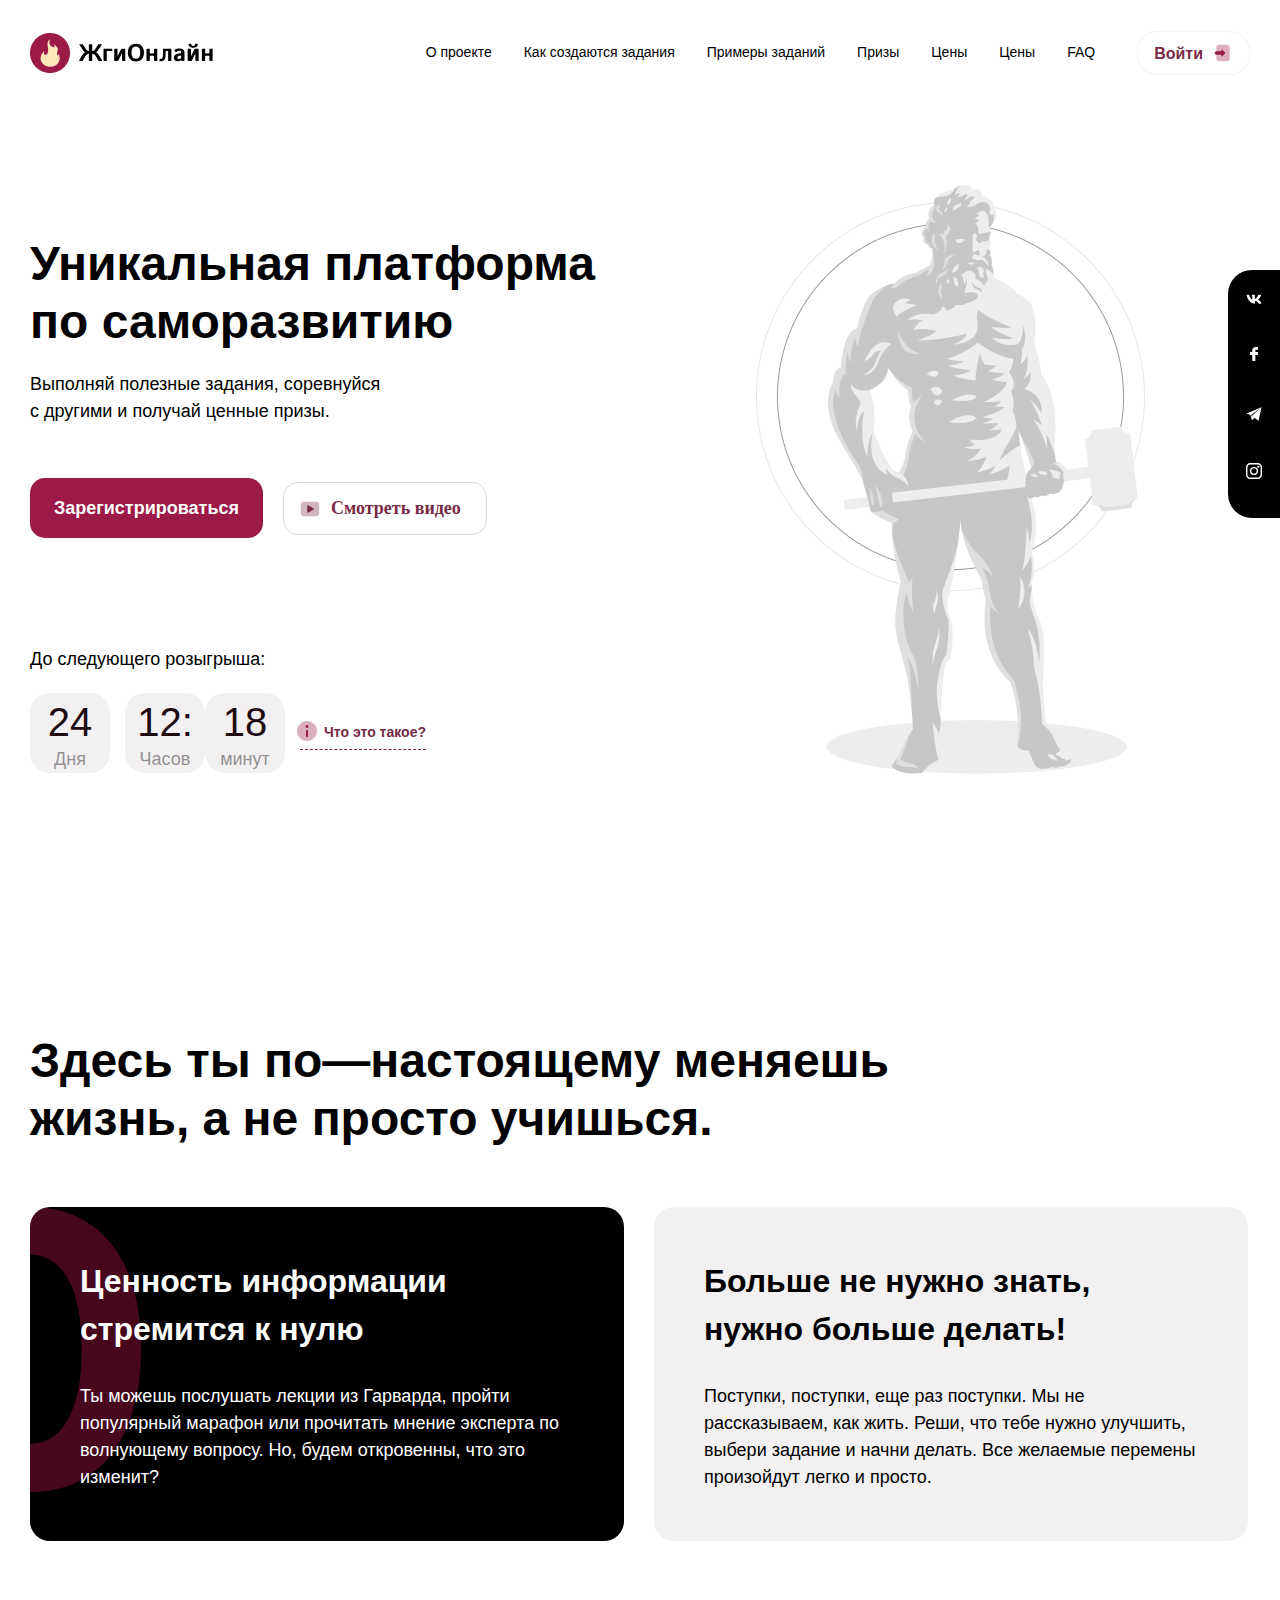
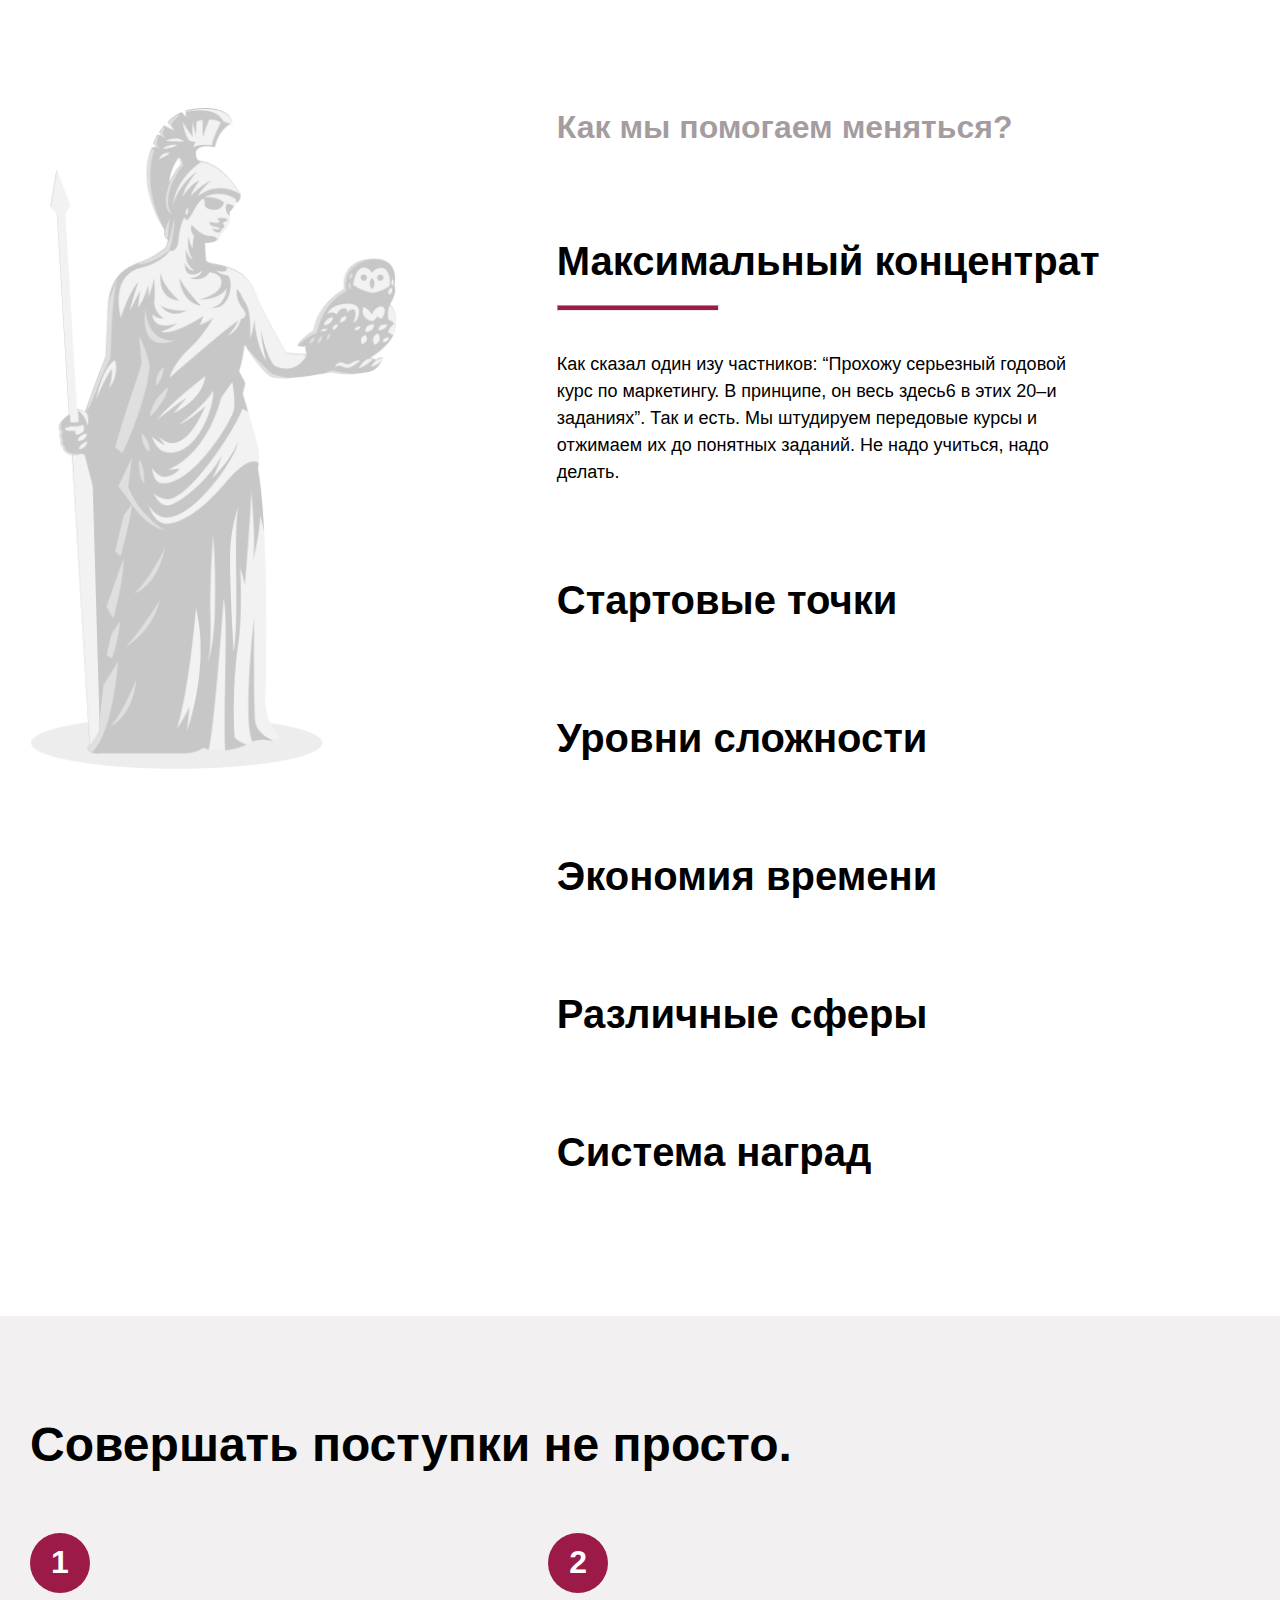
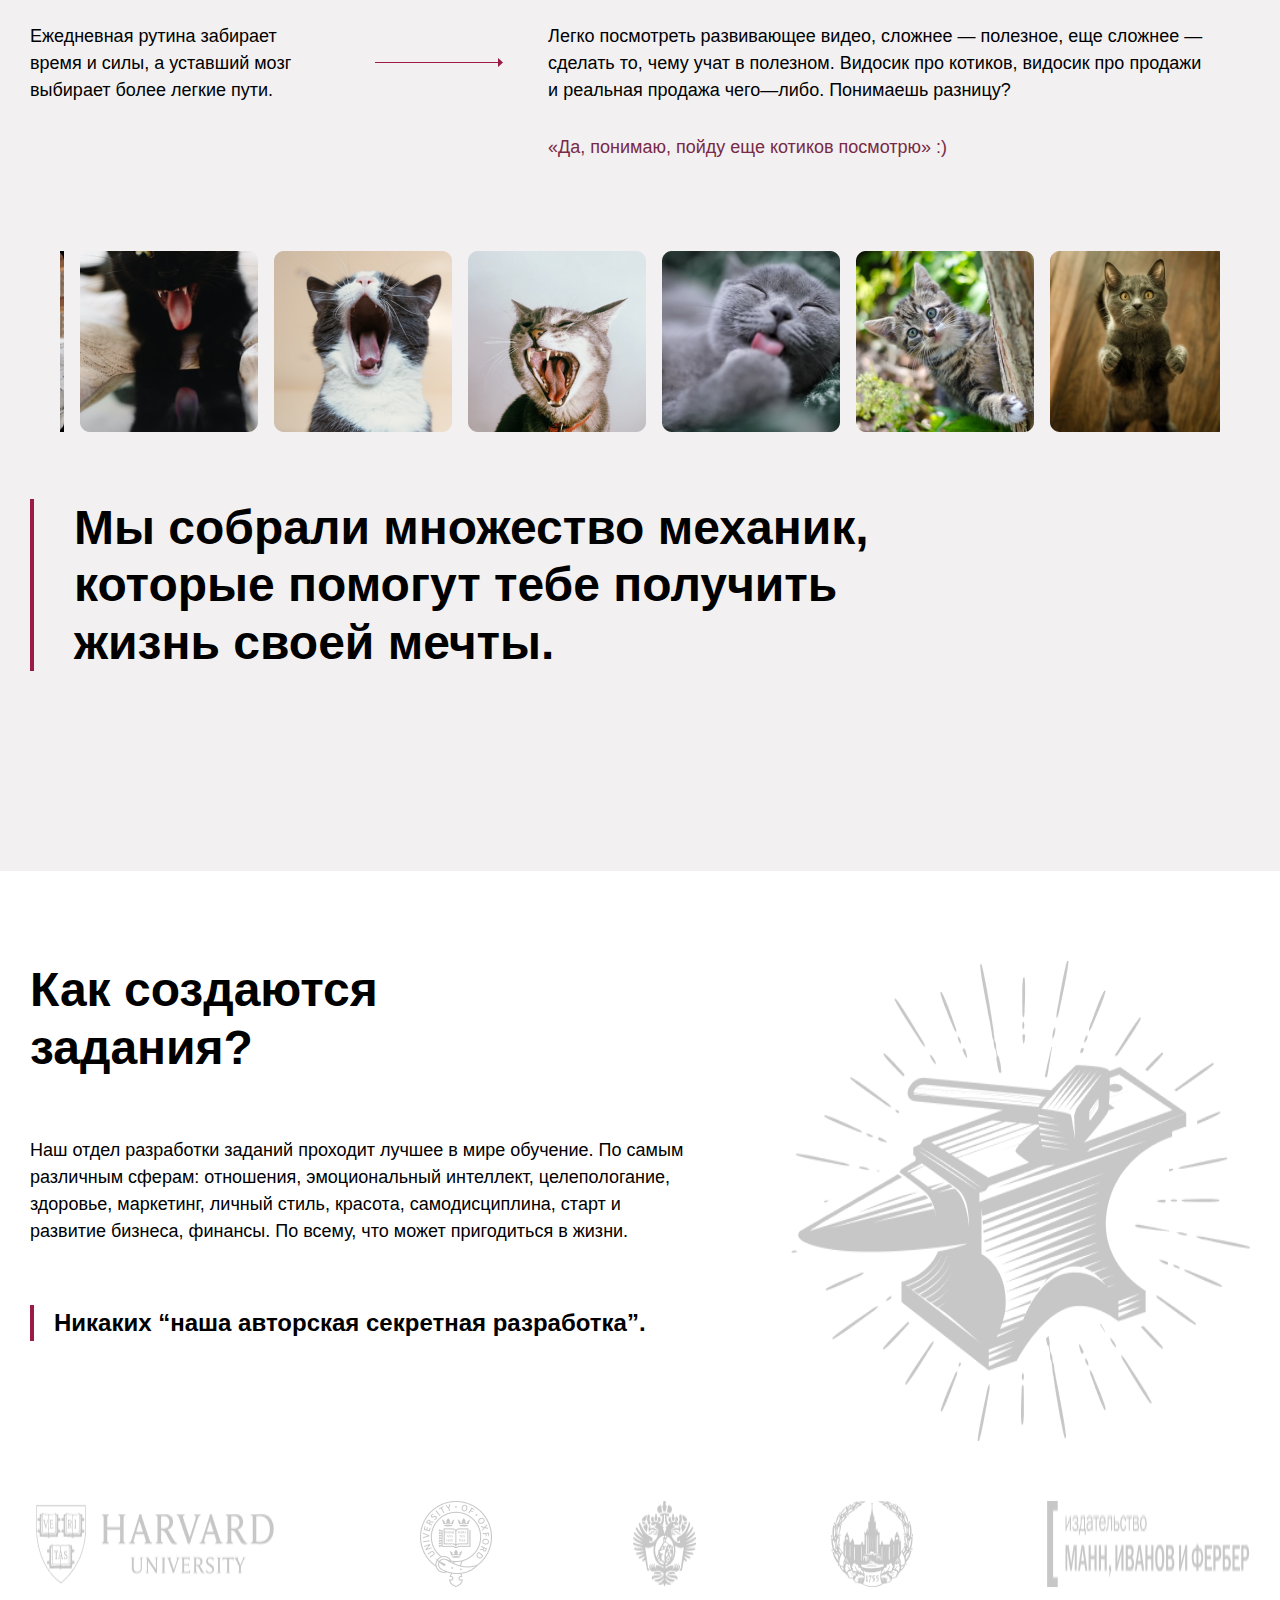
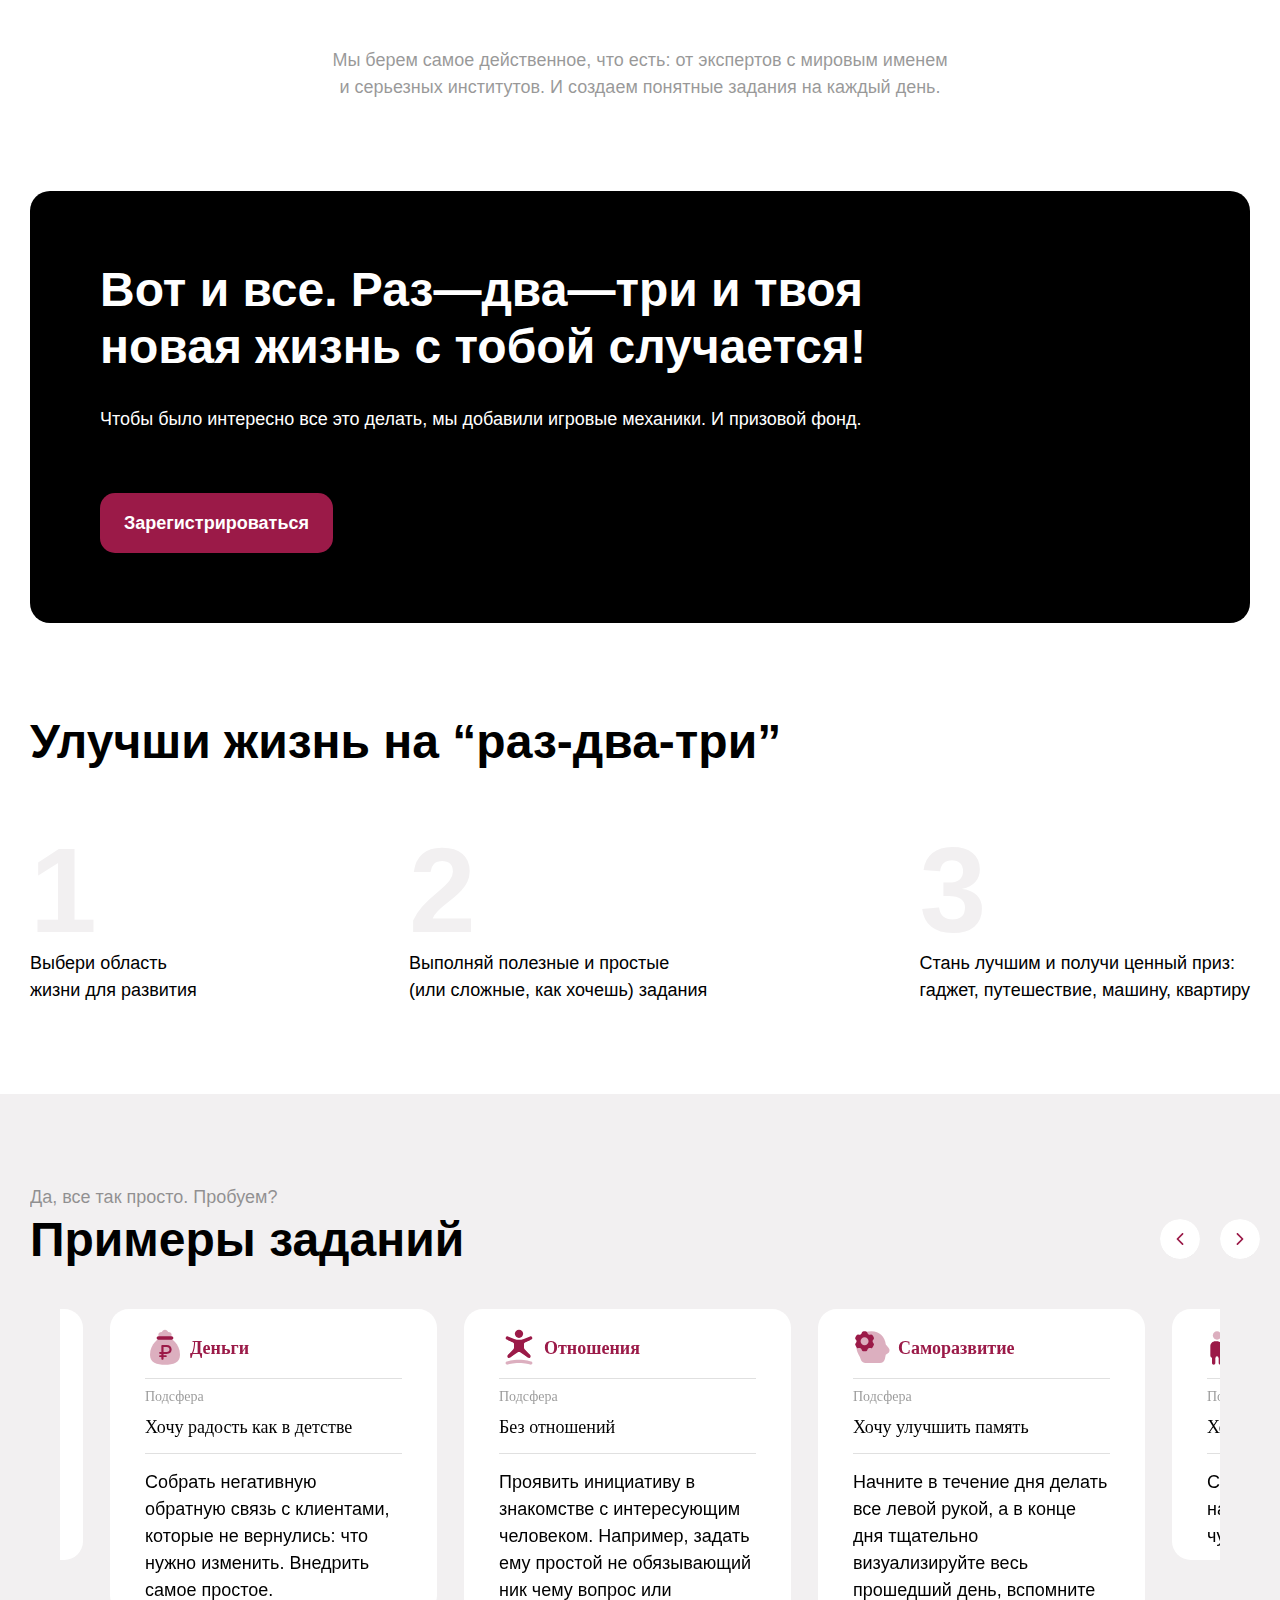
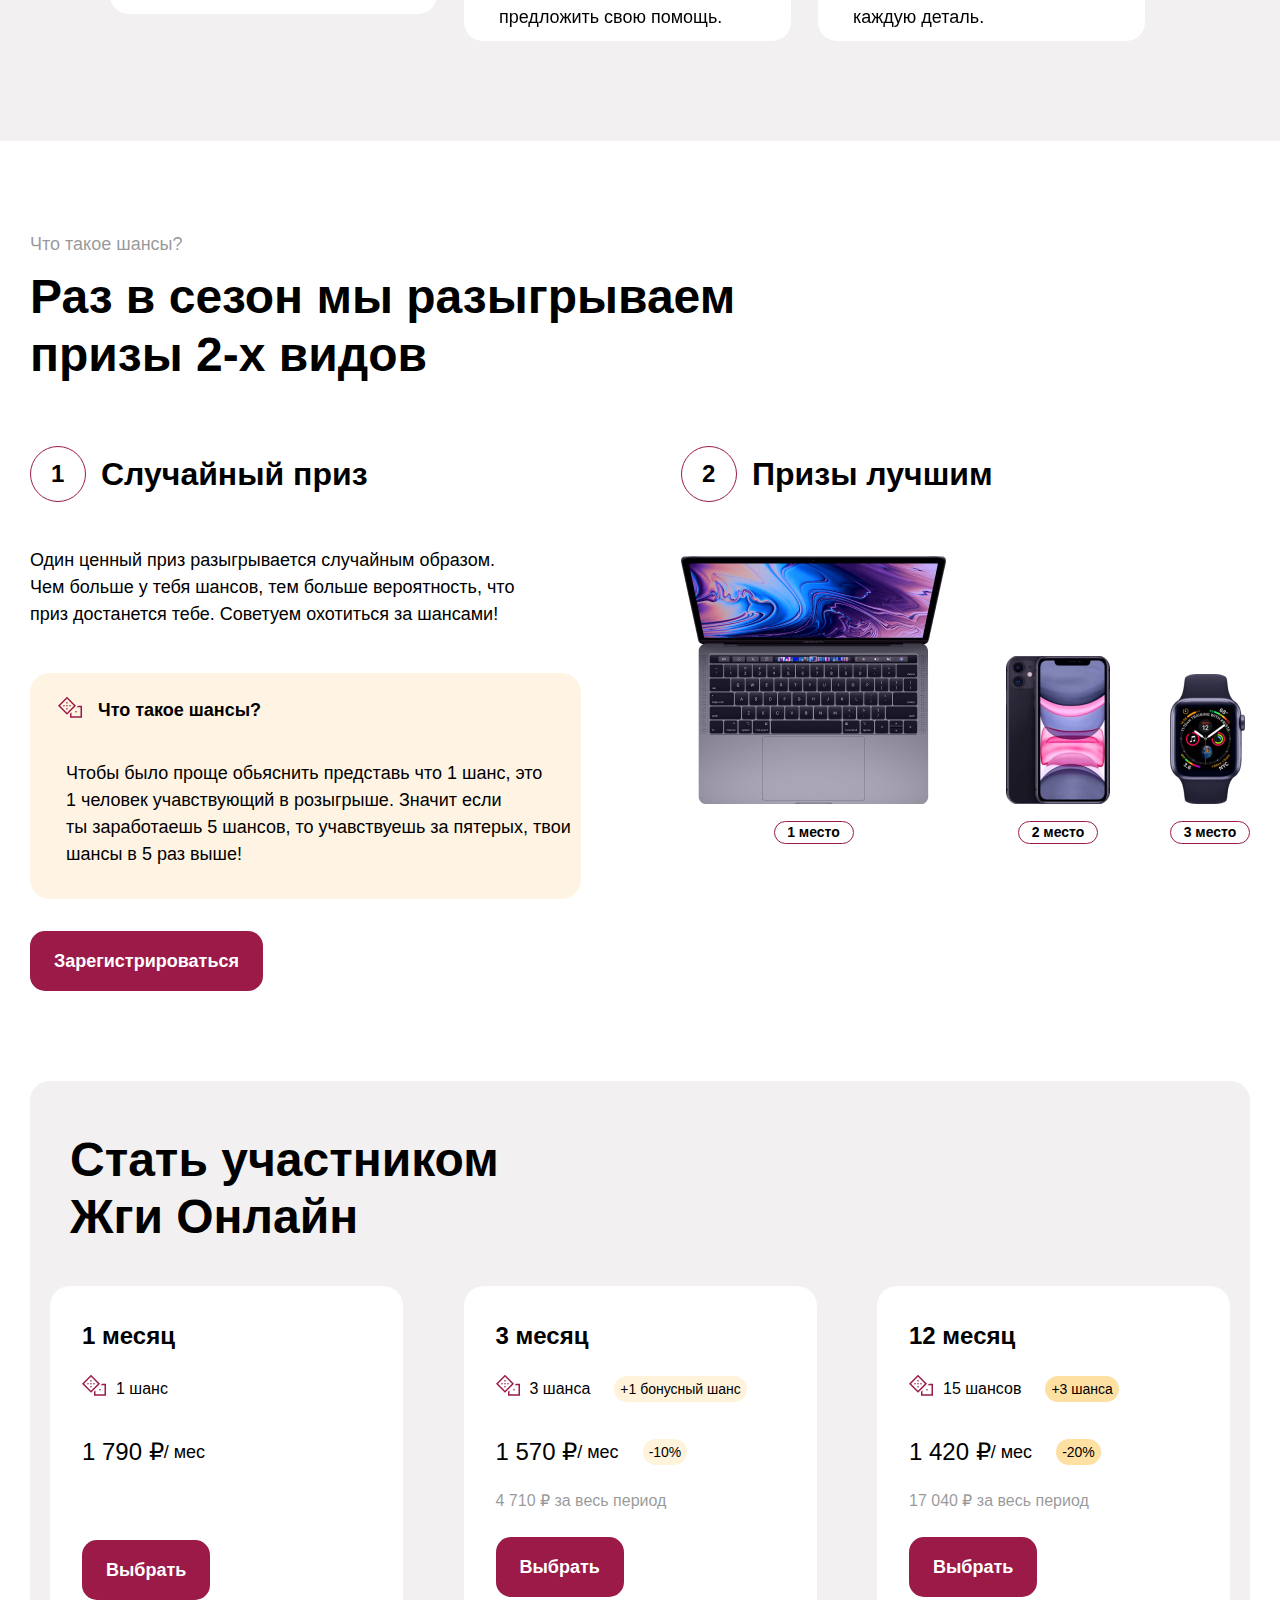
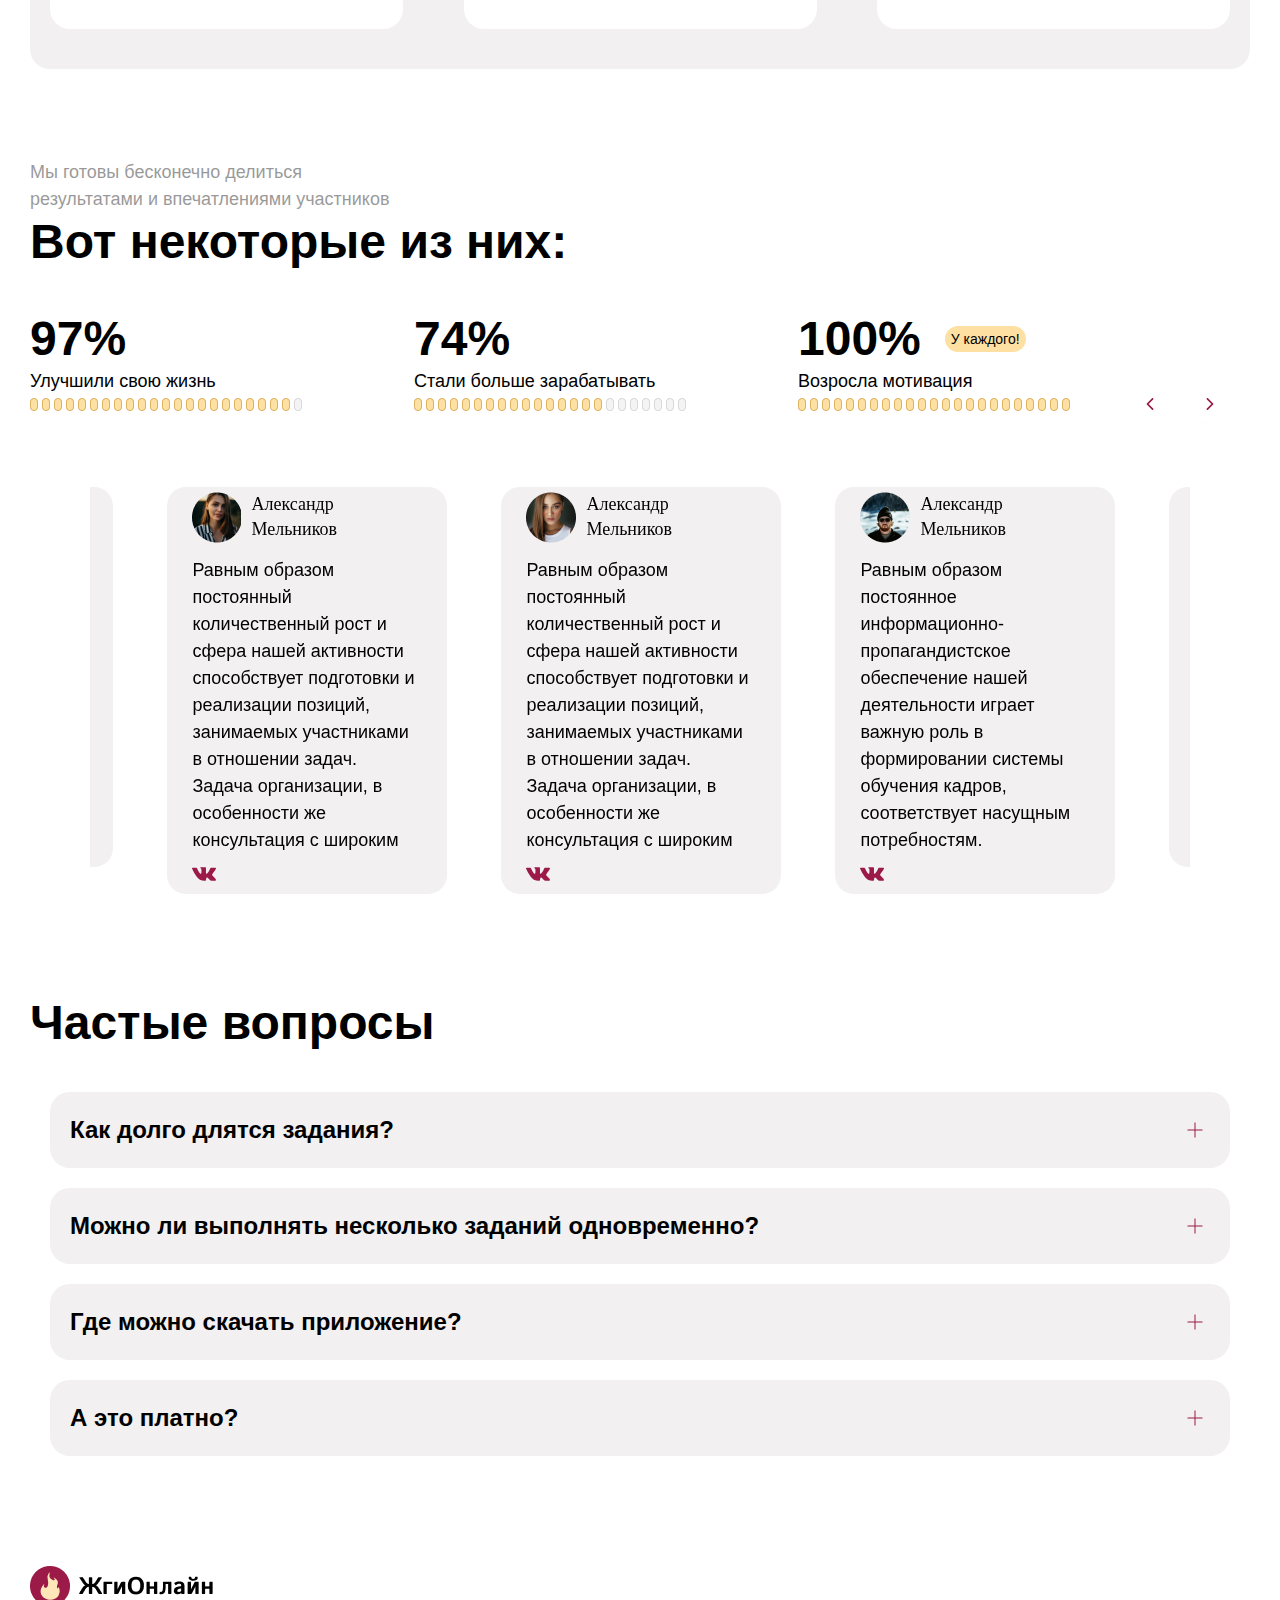
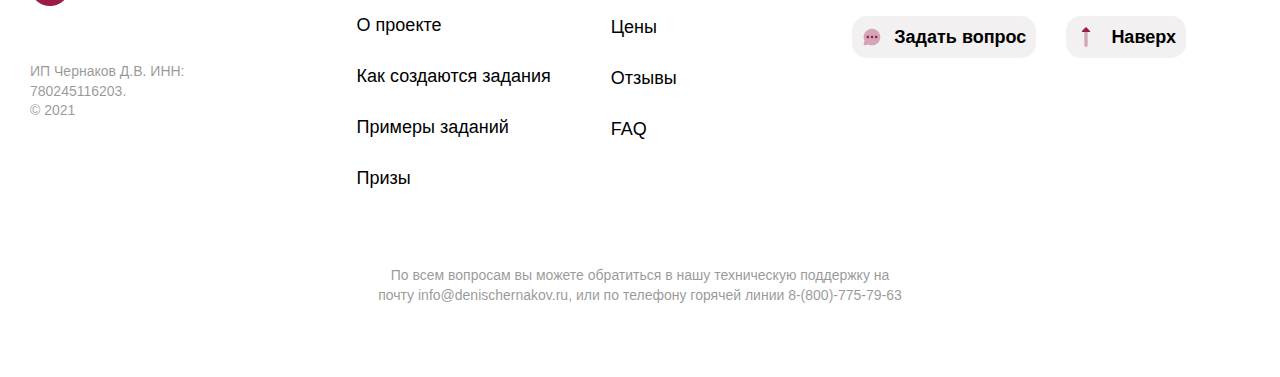
==== main.html @ 1b746ac8 "Vicram" ====
<!DOCTYPE html>
<html lang="en">
<head>
    <meta charset="UTF-8">
    <meta http-equiv="X-UA-Compatible" content="IE=edge">
    <meta name="viewport" content="width=device-width, initial-scale=1.0">
    <link rel="stylesheet" href="assets/normalize.css">
    <link rel="stylesheet" href="assets/css/style.css">
    <title>ЖгиОнлайн</title>
</head>
<body>
    <header class="header-landing section-text">
        <div class="container container__landing">
            <div class="header-landing__up flex flex-item flex-justy">
                <img src="assets/img/logo.png" alt="" class="logo">
                <div class="menu-panel ">
                    <nav class="nav flex-item flex">
                        <a href="#" class="visible-none link-size nav__link">О проекте</a>
                        <a href="#" class="visible-none link-size nav__link">Как создаются задания</a>
                        <a href="#" class="visible-none link-size nav__link">Примеры заданий</a>
                        <a href="#" class="visible-none link-size nav__link">Призы</a>
                        <a href="#" class="visible-none link-size nav__link">Цены</a>
                        <a href="#" class="visible-none link-size nav__link">Цены</a>
                        <a href="#" class="visible-none link-size nav__link">FAQ</a>
                        <a href="#" class="color-bordo button-nav-link flex flex-item">Войти 
                            <img src="assets/img/icons8-enter (1) 1.svg" alt="logup" class="icon-enter">
                        </a>
                    </nav>
                </div>
            </div>
            <div class="header-landing__main flex">
                <div class="header-landing__first__block">
                    <h2 class="section-title">Уникальная платформа по&nbsp;саморазвитию</h2>
                    <div class="header__title__text section-text">
                        Выполняй полезные задания, соревнуйся <br>
                        с&nbsp;другими и&nbsp;получай ценные призы.
                    </div>
                    <div class="header__button flex-item flex ">
                        <button class="button button-sinup">Зарегистрироваться</button>
                        <button class="button button-watch flex flex-item color-bordo"> 
                            <span class="img-video">
                                <svg width="22" height="22" viewBox="0 0 22 22" fill="none" xmlns="http://www.w3.org/2000/svg">
                                    <path d="M14.2221 10.2144L9.63875 7.46441C9.49967 7.38085 9.34091 7.3357 9.17868 7.33357C9.01645 7.33145 8.85656 7.37242 8.71534 7.4523C8.57412 7.53219 8.45663 7.64812 8.37488 7.78827C8.29312 7.92841 8.25003 8.08774 8.25 8.24999V13.75C8.24987 13.9123 8.29284 14.0718 8.37453 14.212C8.45622 14.3523 8.57369 14.4684 8.71494 14.5484C8.85618 14.6284 9.01614 14.6694 9.17845 14.6673C9.34076 14.6652 9.49961 14.6201 9.63875 14.5365L14.2221 11.7865C14.3578 11.705 14.4702 11.5898 14.5482 11.4521C14.6261 11.3143 14.6671 11.1587 14.6671 11.0004C14.6671 10.8421 14.6261 10.6866 14.5482 10.5488C14.4702 10.4111 14.3578 10.2958 14.2221 10.2144Z" fill="#782A46"/>
                                    <path opacity="0.35" d="M17.4167 3.6665H4.58334C3.06456 3.6665 1.83334 4.89772 1.83334 6.4165V15.5832C1.83334 17.102 3.06456 18.3332 4.58334 18.3332H17.4167C18.9355 18.3332 20.1667 17.102 20.1667 15.5832V6.4165C20.1667 4.89772 18.9355 3.6665 17.4167 3.6665Z" fill="#782A46"/>
                                 </svg>
                            </span>  
                            Смотреть видео
                        </button>
                    </div>
                    <div class="header-datetime">
                        <div class="datetime__text">До следующего розыгрыша:</div>
                        <div class="datetime">
                            <div class="datetime-number flex flex-item">
                                <ul class="day-number">
                                    <li class="clock-item">24</li>
                                    <li class="day-item">Дня</li>
                                </ul>
                                <ul class="day-number">
                                    <li class="clock-item">12:</li>
                                    <li class="day-item">Часов</li>
                                </ul>
                                
                                <ul class="day-number">
                                    <li class="clock-item">18</li>
                                    <li class="day-item">минут</li>
                                </ul>
                                <div class="link-landing flex-item flex color-bordo">
                                    <span class="icon-link">
                                        <svg width="24" height="24" viewBox="0 0 24 24" fill="none" xmlns="http://www.w3.org/2000/svg">
                                            <path opacity="0.35" d="M12 22C17.5228 22 22 17.5228 22 12C22 6.47715 17.5228 2 12 2C6.47712 2 1.99997 6.47715 1.99997 12C1.99997 17.5228 6.47712 22 12 22Z" fill="#9B1A48"/>
                                            <path d="M11 17V12C11 11.448 11.448 11 12 11C12.552 11 13 11.448 13 12V17C13 17.552 12.552 18 12 18C11.448 18 11 17.552 11 17Z" fill="#9B1A48"/>
                                            <path d="M12 9C12.8284 9 13.5 8.32843 13.5 7.5C13.5 6.67157 12.8284 6 12 6C11.1716 6 10.5 6.67157 10.5 7.5C10.5 8.32843 11.1716 9 12 9Z" fill="#9B1A48"/>
                                            </svg>
                                            
                                    </span>
                                    <a href="#" class="what__is color-bordo ">Что это такое?</a>
                                </div>
                            </div>
                        </div>
                    </div>
                </div>
                <div class="header-landing__two__block">
                    <img src="assets/img/strong man.png" class="strong-man" alt="strong man">
                </div>
            </div>
        </div>
      
    </header>
    <div class="header-social-media ">
        <ul>
            <li class="media-link">
                <a href="#" >
                <img src="assets/img/vk-link.svg" alt="vk.com">
                </a>
            </li>
            <li class="media-link">
                <a href="#"  >
                <img src="assets/img/ic_facebook-link.svg" alt="vk.com">
                </a>
            </li>
            <li class="media-link">
                <a href="#">
                <img src="assets/img/telegram-link.svg" alt="vk.com"> 
                </a>
            </li>
            <li class="media-link">
                <a href="#" >
                <img src="assets/img/ic_instagram-link.svg" alt="vk.com">
                </a>
            </li>
        </ul>
    </div>
    <main class="main-landing">
        <div class="container container__landing">
            <section class="main-landing__here mt-90">
                <h2 class="section-title ">Здесь ты&nbsp;по&mdash;настоящему меняешь <br> жизнь, а&nbsp;не&nbsp;просто учишься.</h2>
                <div class="flex here">
                    <div class=" block block__one">
                        <ul class="block-ul">
                            <li class="white-text block-title">Ценность информации <br> стремится к нулю</li>
                            <li class="white-text section-text">Ты можешь послушать лекции из Гарварда, пройти популярный марафон или прочитать мнение эксперта по волнующему вопросу. Но, будем откровенны, что это изменит?</li>
                        </ul>
                    </div>
                    <div class="block block__two block-gray">
                        <ul class="block-ul">
                            <li class="black-text block-title">Больше не нужно знать, нужно больше делать!</li>
                            <li class="black-text section-text">Поступки, поступки, еще раз поступки. Мы не рассказываем, как жить. Реши, что тебе нужно улучшить, выбери задание и начни делать. Все желаемые перемены произойдут легко и просто.</li>
                        </ul>
                    </div>
                </div>
            </section>
            <section class="main-landing__max-help flex ">
                <img src="assets/img/goddess.png" class="goddess visible-none" alt="history women">
                <div class="main-landing__how-we">
                    <div class="how-we">Как мы помогаем меняться?</div>
                    <h2 class="section-smal-title">Максимальный концентрат</h2>
                    <hr class="border__line">
                    <div class="how-we__text section-text">
                        Как сказал один изу частников: “Прохожу серьезный годовой <br> курс по маркетингу. В принципе, он весь здесь6 в этих 20–и <br> заданиях”. Так и есть. Мы штудируем передовые курсы и <br> отжимаем их до понятных заданий. Не надо учиться, надо <br> делать.
                    </div>
                    <ul class="how-we__list">
                        <li class="list-title">
                            <h2 class="section-smal-title">Стартовые точки</h2>
                        </li>
                        <li class="list-title">
                            <h2 class="section-smal-title">Уровни сложности</h2>
                        </li>
                        <li class="list-title">
                            <h2 class="section-smal-title">Экономия времени</h2>
                        </li>
                        <li class="list-title">
                            <h2 class="section-smal-title">Различные сферы</h2>
                        </li>
                        <li class="list-title">
                            <h2 class="section-smal-title">Система наград</h2>
                        </li>
                    </ul>
                </div>
            </section>
        </div>
            <section class="main-landing__buy block-gray">
                <div class="container container__landing">
                    <h2 class="section-title buy">Совершать поступки не&nbsp;просто.</h2>
                    <div class="flex">
                        <ul class="steps-buy">
                            <li class="steps-item  number-steps">1</li>
                            <li class="steps-item section-text">Ежедневная рутина забирает время и&nbsp;силы, а&nbsp;уставший мозг выбирает более легкие пути.</li>
                        </ul>
                        <span class="arrow"> 
                            <svg width="128" height="9" viewBox="0 0 128 9" fill="none" xmlns="http://www.w3.org/2000/svg">
                            <path d="M123 4H0V5H123V9L128 4.5L123 0V4Z" fill="#9B1A48"/>
                            </svg>
                        </span>
                        <ul class="stepsi">
                            <li class="steps-item number-steps">2</li>
                            <li class="steps-item section-text">Легко посмотреть развивающее видео, сложнее&nbsp;&mdash; полезное, еще сложнее&nbsp;&mdash; сделать&nbsp;то, чему учат в&nbsp;полезном. Видосик про котиков, видосик про продажи и&nbsp;реальная продажа чего&mdash;либо. Понимаешь разницу?</li>
                            <li class="steps-item color-bordo section-text"> &laquo;Да, понимаю, пойду еще котиков посмотрю&raquo; :)</li>
                        </ul>
                    </div>
                </div>    
                    <div class="slider">
                        <div class="slider__item">
                          <img src="assets/img/slaider/cat1.png" alt="">
                        </div>
                        <div class="slider__item">
                          <img src="assets/img/slaider/cat2.png" alt="">
                        </div>
                        <div class="slider__item">
                          <img src="assets/img/slaider/cat3.png" alt="">
                        </div>
                        <div class="slider__item">
                          <img src="assets/img/slaider/cat4.png" alt="">
                        </div>
                        <div class="slider__item">
                          <img src="assets/img/slaider/cat5.png" alt="">
                        </div>
                        <div class="slider__item">
                          <img src="assets/img/slaider/cat6.png" alt="">
                        </div>
                        <div class="slider__item">
                          <img src="assets/img/slaider/cat7.png" alt="">
                        </div>
                        <div class="slider__item">
                          <img src="assets/img/slaider/cat8.png" alt="">
                        </div>
                      </div>
                <div class="container container__landing">      
                    <h2 class="section-title left__border ">Мы&nbsp;собрали множество механик,  <br> которые помогут тебе получить <br> жизнь своей мечты.</h2>
                </div>
            </section>
            <section class="main-landing__how">
                <div class="container container__landing">
                    <div class="flex">
                        <div class="how-create__text">
                            <h2 class="section-title ">Как создаются <br> задания?</h2>
                            <div class="section-text ">
                                Наш отдел разработки заданий проходит лучшее в мире обучение. По самым различным сферам: отношения, эмоциональный интеллект, целепологание, здоровье, маркетинг, личный стиль, красота, самодисциплина, старт и развитие бизнеса, финансы. По всему, что может пригодиться в жизни.
                            </div>
                            <div class="left__border-small left__border">
                                <h3 class="text-title">Никаких “наша авторская секретная разработка”.</h3>
                            </div>
                        </div>
                      <img src="assets/img/shutterstock_1156934635 1.png" alt="molot">
                    </div>
                    <div class="img__universiti flex flex-justy">
                        <img src="assets/img/HarwardUniversity.png" alt="">
                        <img src="assets/img/university-of-oxford-badge-logo-svgrepo-com.png" alt="">
                        <img src="assets/img/Group1rf.png" alt="">
                        <img src="assets/img/Group.png" alt="">
                        <img src="assets/img/logo-horizontal.png" alt="">
                    </div>
                    <div class="we__give text-align section-text">
                        Мы&nbsp;берем самое действенное, что есть: от&nbsp;экспертов с&nbsp;мировым именем <br> и&nbsp;серьезных институтов. И&nbsp;создаем понятные задания на&nbsp;каждый день.
                    </div>
                </div>
            </section>
            <section class="main-landing__we-give">
                <div class="container container__landing">
                    <div class="new__live">
                        <div class="new__live-padding">
                            <h2 class="white-text new__live-title section-title">Вот и&nbsp;все. Раз&mdash;два&mdash;три и&nbsp;твоя <br> новая жизнь с&nbsp;тобой случается!</h2>
                            <div class="white-text new__live-text section-text">Чтобы было интересно все это делать, мы&nbsp;добавили игровые механики. И&nbsp;призовой фонд.</div>
                            <button class="button new__live-button button-sinup">Зарегистрироваться</button>
                        </div>
                    </div>
                </div>
            </section>
            <section class="main-landing__best-live">
                <div class="container container__landing">
                    <h2 class="section-title">Улучши жизнь на “раз-два-три”</h2>
                    <div class="steps flex flex-justy ">
                        <ul class="steps-items">
                            <li class="items-steps-number gray-text">1</li>
                            <li class="items-steps-text  section-text">Выбери область <br> жизни для развития</li>
                        </ul>
                        <ul class="steps-items">
                            <li class="items-steps-number">2</li>
                            <li class="items-steps-text section-text">Выполняй полезные и&nbsp;простые <br> (или сложные, как хочешь) задания</li>
                        </ul>
                        <ul class="steps-items">
                            <li class="items-steps-number">3</li>
                            <li class="items-steps-text section-text">Стань лучшим и&nbsp;получи ценный приз: <br> гаджет, путешествие, машину, квартиру</li>
                        </ul>
                    </div>
                </div>
            </section>
            <section class="main-landing__example">
                <div class="container container__landing">
                    <div class="section-text pt-90 opacity">Да, все так просто. Пробуем?</div>
                    <div class="flex flex-justy flex-item">
                        <div class="section-title ">Примеры заданий</div>
                    </div>
                </div>    
                        <div class="sliderbig">
                            <div class="sliderbig__item">
                            <div class="card-slide">
                              <div class="header-card">
                                <img src="assets/img/img1.svg" alt="">
                                <div class=card-title>Отношения</div>
                                
                              </div>
                              <div class="block-card">
                                <div class="sphere">
                                  Подсфера
                                </div>
                                <div class="spere-title">
                                  Без отношений
                                </div>
                              </div>
                              <div class="body-card section-text">
                                Проявить инициативу в знакомстве с интересующим человеком. Например, задать ему простой не обязывающий ник чему вопрос или предложить свою помощь.
                              </div>
                            </div>
                            </div>
                            <div class="sliderbig__item">
                              <div class="card-slide">
                                <div class="header-card">
                                  <img src="assets/img/img2.svg" alt="">
                                  <div class=card-title>Саморазвитие</div>
                                  
                                </div>
                                <div class="block-card section-text">
                                  <div class="sphere">
                                    Подсфера
                                  </div>
                                  <div class="spere-title">
                                    Хочу улучшить память
                                  </div>
                                </div>
                                <div class="body-card section-text">
                                  Начните в течение дня делать все левой рукой, а в конце дня тщательно визуализируйте весь прошедший день, вспомните каждую деталь.
                                </div>
                              </div>
                            </div>
                            <div class="sliderbig__item">
                              <div class="card-slide">
                                <div class="header-card">
                                  <img src="assets/img/img3.svg" alt="">
                                  <div class=card-title>Полнона жизни</div>
                                  
                                </div>
                                <div class="block-card section-text">
                                  <div class="sphere">
                                    Подсфера
                                  </div>
                                  <div class="spere-title">
                                    Хочу радость как в детстве
                                  </div>
                                </div>
                                <div class="body-card section-text">
                                  Спеть любимую песню наедине с собой, дать волю чувствам и эмоциям
                                </div>
                              </div>
                            </div>
                            <div class="sliderbig__item">
                              <div class="card-slide">
                                <div class="header-card">
                                  <img src="assets/img/img4.svg" alt="">
                                  <div class=card-title>Деньги</div>
                                  
                                </div>
                                <div class="block-card">
                                  <div class="sphere">
                                    Подсфера
                                  </div>
                                  <div class="spere-title">
                                    Хочу радость как в детстве
                                  </div>
                                </div>
                                <div class="body-card section-text">
                                  Собрать негативную обратную связь с клиентами, которые не вернулись: что нужно изменить. Внедрить самое простое.
                                </div>
                              </div>
                            </div>
                        </div>
            </section>
            <section class="main-landing__present">
                <div class="container container__landing">
                    <div class="section-text opacity ">Что такое шансы?</div>
                    <h2 class="section-title big-text">Раз в&nbsp;сезон мы&nbsp;разыгрываем <br> призы 2-х видов</h2>
                    <div class="flex">
                        <div class="random-present ">
                            <div class="number-present flex">
                                <h2 class="random__present-number">1</h2>
                                <h2 class="random__present ">Случайный приз</h2>
                            </div>
                            <div class="section-text present-text">Один ценный приз разыгрывается случайным образом. <br> Чем больше у&nbsp;тебя шансов, тем больше вероятность, что <br> приз достанется тебе. Советуем охотиться за&nbsp;шансами!</div>
                            <div class="what__is-present">
                                <div class="flex what__is-container">
                                    <span class="what__is-icon">
                                        <svg width="24" height="24" viewBox="0 0 24 24" fill="none" xmlns="http://www.w3.org/2000/svg">
                                            <path d="M9 0.75L0 9.75L9 18.75L18 9.75L9 0.75ZM9 2.85059L15.8994 9.75L9 16.6494L2.10059 9.75L9 2.85059ZM9 6C8.80109 6 8.61032 6.07902 8.46967 6.21967C8.32902 6.36032 8.25 6.55109 8.25 6.75C8.25 6.94891 8.32902 7.13968 8.46967 7.28033C8.61032 7.42098 8.80109 7.5 9 7.5C9.19891 7.5 9.38968 7.42098 9.53033 7.28033C9.67098 7.13968 9.75 6.94891 9.75 6.75C9.75 6.55109 9.67098 6.36032 9.53033 6.21967C9.38968 6.07902 9.19891 6 9 6ZM6 9C5.80109 9 5.61032 9.07902 5.46967 9.21967C5.32902 9.36032 5.25 9.55109 5.25 9.75C5.25 9.94891 5.32902 10.1397 5.46967 10.2803C5.61032 10.421 5.80109 10.5 6 10.5C6.19891 10.5 6.38968 10.421 6.53033 10.2803C6.67098 10.1397 6.75 9.94891 6.75 9.75C6.75 9.55109 6.67098 9.36032 6.53033 9.21967C6.38968 9.07902 6.19891 9 6 9ZM9 9C8.80109 9 8.61032 9.07902 8.46967 9.21967C8.32902 9.36032 8.25 9.55109 8.25 9.75C8.25 9.94891 8.32902 10.1397 8.46967 10.2803C8.61032 10.421 8.80109 10.5 9 10.5C9.19891 10.5 9.38968 10.421 9.53033 10.2803C9.67098 10.1397 9.75 9.94891 9.75 9.75C9.75 9.55109 9.67098 9.36032 9.53033 9.21967C9.38968 9.07902 9.19891 9 9 9ZM12 9C11.8011 9 11.6103 9.07902 11.4697 9.21967C11.329 9.36032 11.25 9.55109 11.25 9.75C11.25 9.94891 11.329 10.1397 11.4697 10.2803C11.6103 10.421 11.8011 10.5 12 10.5C12.1989 10.5 12.3897 10.421 12.5303 10.2803C12.671 10.1397 12.75 9.94891 12.75 9.75C12.75 9.55109 12.671 9.36032 12.5303 9.21967C12.3897 9.07902 12.1989 9 12 9ZM20.1006 9.75L18.6006 11.25H22.5V20.25H13.5V16.3506L12 17.8506V21.75H24V9.75H20.1006ZM9 12C8.80109 12 8.61032 12.079 8.46967 12.2197C8.32902 12.3603 8.25 12.5511 8.25 12.75C8.25 12.9489 8.32902 13.1397 8.46967 13.2803C8.61032 13.421 8.80109 13.5 9 13.5C9.19891 13.5 9.38968 13.421 9.53033 13.2803C9.67098 13.1397 9.75 12.9489 9.75 12.75C9.75 12.5511 9.67098 12.3603 9.53033 12.2197C9.38968 12.079 9.19891 12 9 12ZM18 15C17.8011 15 17.6103 15.079 17.4697 15.2197C17.329 15.3603 17.25 15.5511 17.25 15.75C17.25 15.9489 17.329 16.1397 17.4697 16.2803C17.6103 16.421 17.8011 16.5 18 16.5C18.1989 16.5 18.3897 16.421 18.5303 16.2803C18.671 16.1397 18.75 15.9489 18.75 15.75C18.75 15.5511 18.671 15.3603 18.5303 15.2197C18.3897 15.079 18.1989 15 18 15Z" fill="#9B1A48"/>
                                        </svg>
                                    </span>
                                    <h3 class="what__is-title">Что такое шансы?</h3>
                                </div>
                                <div class=" section-text what__is__answer">Чтобы было проще обьяснить представь что 1&nbsp;шанс, это 1&nbsp;человек учавствующий в&nbsp;розыгрыше. Значит если ты&nbsp;заработаешь 5&nbsp;шансов, то&nbsp;учавствуешь за&nbsp;пятерых, твои шансы в&nbsp;5&nbsp;раз выше!</div>
                                
                            </div>
                            <button class="button button-sinup">Зарегистрироваться</button>
                        </div>
                        <div class="best__present">
                            <div class="number-present flex">
                                <h2 class="random__present-number">2</h2>
                                <h2 class="random__present">Призы лучшим</h2>
                            </div>
                            <div class="flex flex-justy img-present flex-item">
                                <ul class="place-img">
                                    <li class="items-place"><img src="assets/img/Group 28 1.png" alt="macbook"></li>
                                    <li class="number-place">1 место</li>
                                </ul>
                                <ul class="place-img">
                                    <li class="items-place iphone"><img src="assets/img/image 2 (2) 1.png" alt="iphone"></li>
                                    <li class="number-place">2 место</li>
                                </ul>
                                <ul class="place-img">
                                    <li class="items-place wathc-img"><img src="assets/img/Group 29 (1) 1.png" alt="watch"></li>
                                    <li class="number-place">3 место</li>
                                </ul>
                                
                                
                            </div>
                        </div>
                    </div>
                </div>
            </section>
            <section class="main-landing__join">
                <div class="container container__landing">
                    <div class="join__price block-gray">
                        <h2 class="section-title">Стать участником <br> Жги Онлайн</h2>
                        <div class="price-block flex flex-justy">
                            <ul class="price-list">
                                <li class="text-title dedlain">1 месяц</li>
                                <li class="price-list__chance flex flex-item">
                                    <span class="what__is-icon">
                                        <svg width="24" height="24" viewBox="0 0 24 24" fill="none" xmlns="http://www.w3.org/2000/svg">
                                            <path d="M9 0.75L0 9.75L9 18.75L18 9.75L9 0.75ZM9 2.85059L15.8994 9.75L9 16.6494L2.10059 9.75L9 2.85059ZM9 6C8.80109 6 8.61032 6.07902 8.46967 6.21967C8.32902 6.36032 8.25 6.55109 8.25 6.75C8.25 6.94891 8.32902 7.13968 8.46967 7.28033C8.61032 7.42098 8.80109 7.5 9 7.5C9.19891 7.5 9.38968 7.42098 9.53033 7.28033C9.67098 7.13968 9.75 6.94891 9.75 6.75C9.75 6.55109 9.67098 6.36032 9.53033 6.21967C9.38968 6.07902 9.19891 6 9 6ZM6 9C5.80109 9 5.61032 9.07902 5.46967 9.21967C5.32902 9.36032 5.25 9.55109 5.25 9.75C5.25 9.94891 5.32902 10.1397 5.46967 10.2803C5.61032 10.421 5.80109 10.5 6 10.5C6.19891 10.5 6.38968 10.421 6.53033 10.2803C6.67098 10.1397 6.75 9.94891 6.75 9.75C6.75 9.55109 6.67098 9.36032 6.53033 9.21967C6.38968 9.07902 6.19891 9 6 9ZM9 9C8.80109 9 8.61032 9.07902 8.46967 9.21967C8.32902 9.36032 8.25 9.55109 8.25 9.75C8.25 9.94891 8.32902 10.1397 8.46967 10.2803C8.61032 10.421 8.80109 10.5 9 10.5C9.19891 10.5 9.38968 10.421 9.53033 10.2803C9.67098 10.1397 9.75 9.94891 9.75 9.75C9.75 9.55109 9.67098 9.36032 9.53033 9.21967C9.38968 9.07902 9.19891 9 9 9ZM12 9C11.8011 9 11.6103 9.07902 11.4697 9.21967C11.329 9.36032 11.25 9.55109 11.25 9.75C11.25 9.94891 11.329 10.1397 11.4697 10.2803C11.6103 10.421 11.8011 10.5 12 10.5C12.1989 10.5 12.3897 10.421 12.5303 10.2803C12.671 10.1397 12.75 9.94891 12.75 9.75C12.75 9.55109 12.671 9.36032 12.5303 9.21967C12.3897 9.07902 12.1989 9 12 9ZM20.1006 9.75L18.6006 11.25H22.5V20.25H13.5V16.3506L12 17.8506V21.75H24V9.75H20.1006ZM9 12C8.80109 12 8.61032 12.079 8.46967 12.2197C8.32902 12.3603 8.25 12.5511 8.25 12.75C8.25 12.9489 8.32902 13.1397 8.46967 13.2803C8.61032 13.421 8.80109 13.5 9 13.5C9.19891 13.5 9.38968 13.421 9.53033 13.2803C9.67098 13.1397 9.75 12.9489 9.75 12.75C9.75 12.5511 9.67098 12.3603 9.53033 12.2197C9.38968 12.079 9.19891 12 9 12ZM18 15C17.8011 15 17.6103 15.079 17.4697 15.2197C17.329 15.3603 17.25 15.5511 17.25 15.75C17.25 15.9489 17.329 16.1397 17.4697 16.2803C17.6103 16.421 17.8011 16.5 18 16.5C18.1989 16.5 18.3897 16.421 18.5303 16.2803C18.671 16.1397 18.75 15.9489 18.75 15.75C18.75 15.5511 18.671 15.3603 18.5303 15.2197C18.3897 15.079 18.1989 15 18 15Z" fill="#9B1A48"/>
                                        </svg>
                                    </span>
                                    1 шанс
                                </li>
                                <li class="price-list__money-first section-text flex-item flex "> <span class="price-mounth"> 1 790 ₽ </span> / мес</li>
                                <li class="price-list__button"><button class="button button-sinup">Выбрать</button></li>
                            </ul>
                            <ul class="price-list">
                                <li class="text-title dedlain">3 месяц</li>
                                <li class="price-list__chance flex flex-item">
                                    <span class="what__is-icon">
                                        <svg width="24" height="24" viewBox="0 0 24 24" fill="none" xmlns="http://www.w3.org/2000/svg">
                                            <path d="M9 0.75L0 9.75L9 18.75L18 9.75L9 0.75ZM9 2.85059L15.8994 9.75L9 16.6494L2.10059 9.75L9 2.85059ZM9 6C8.80109 6 8.61032 6.07902 8.46967 6.21967C8.32902 6.36032 8.25 6.55109 8.25 6.75C8.25 6.94891 8.32902 7.13968 8.46967 7.28033C8.61032 7.42098 8.80109 7.5 9 7.5C9.19891 7.5 9.38968 7.42098 9.53033 7.28033C9.67098 7.13968 9.75 6.94891 9.75 6.75C9.75 6.55109 9.67098 6.36032 9.53033 6.21967C9.38968 6.07902 9.19891 6 9 6ZM6 9C5.80109 9 5.61032 9.07902 5.46967 9.21967C5.32902 9.36032 5.25 9.55109 5.25 9.75C5.25 9.94891 5.32902 10.1397 5.46967 10.2803C5.61032 10.421 5.80109 10.5 6 10.5C6.19891 10.5 6.38968 10.421 6.53033 10.2803C6.67098 10.1397 6.75 9.94891 6.75 9.75C6.75 9.55109 6.67098 9.36032 6.53033 9.21967C6.38968 9.07902 6.19891 9 6 9ZM9 9C8.80109 9 8.61032 9.07902 8.46967 9.21967C8.32902 9.36032 8.25 9.55109 8.25 9.75C8.25 9.94891 8.32902 10.1397 8.46967 10.2803C8.61032 10.421 8.80109 10.5 9 10.5C9.19891 10.5 9.38968 10.421 9.53033 10.2803C9.67098 10.1397 9.75 9.94891 9.75 9.75C9.75 9.55109 9.67098 9.36032 9.53033 9.21967C9.38968 9.07902 9.19891 9 9 9ZM12 9C11.8011 9 11.6103 9.07902 11.4697 9.21967C11.329 9.36032 11.25 9.55109 11.25 9.75C11.25 9.94891 11.329 10.1397 11.4697 10.2803C11.6103 10.421 11.8011 10.5 12 10.5C12.1989 10.5 12.3897 10.421 12.5303 10.2803C12.671 10.1397 12.75 9.94891 12.75 9.75C12.75 9.55109 12.671 9.36032 12.5303 9.21967C12.3897 9.07902 12.1989 9 12 9ZM20.1006 9.75L18.6006 11.25H22.5V20.25H13.5V16.3506L12 17.8506V21.75H24V9.75H20.1006ZM9 12C8.80109 12 8.61032 12.079 8.46967 12.2197C8.32902 12.3603 8.25 12.5511 8.25 12.75C8.25 12.9489 8.32902 13.1397 8.46967 13.2803C8.61032 13.421 8.80109 13.5 9 13.5C9.19891 13.5 9.38968 13.421 9.53033 13.2803C9.67098 13.1397 9.75 12.9489 9.75 12.75C9.75 12.5511 9.67098 12.3603 9.53033 12.2197C9.38968 12.079 9.19891 12 9 12ZM18 15C17.8011 15 17.6103 15.079 17.4697 15.2197C17.329 15.3603 17.25 15.5511 17.25 15.75C17.25 15.9489 17.329 16.1397 17.4697 16.2803C17.6103 16.421 17.8011 16.5 18 16.5C18.1989 16.5 18.3897 16.421 18.5303 16.2803C18.671 16.1397 18.75 15.9489 18.75 15.75C18.75 15.5511 18.671 15.3603 18.5303 15.2197C18.3897 15.079 18.1989 15 18 15Z" fill="#9B1A48"/>
                                        </svg>
                                    </span>
                                    3 шанса  <span class="sale"> +1 бонусный шанс </span>
                                </li>
                                <li class="price-list__money section-text flex-item flex"> <span class="price-mounth"> 1 570 ₽ </span> / мес <span class="sale"> -10% </span></li>
                                <li class="price-list__full opacity">4 710 ₽ за весь период</li>
                                <li class="price-list__button"><button class="button button-sinup">Выбрать</button></li>
                            </ul>
                            <ul class="price-list">
                                <li class="text-title dedlain">12 месяц</li>
                                <li class="price-list__chance flex flex-item">
                                    <span class="what__is-icon">
                                        <svg width="24" height="24" viewBox="0 0 24 24" fill="none" xmlns="http://www.w3.org/2000/svg">
                                            <path d="M9 0.75L0 9.75L9 18.75L18 9.75L9 0.75ZM9 2.85059L15.8994 9.75L9 16.6494L2.10059 9.75L9 2.85059ZM9 6C8.80109 6 8.61032 6.07902 8.46967 6.21967C8.32902 6.36032 8.25 6.55109 8.25 6.75C8.25 6.94891 8.32902 7.13968 8.46967 7.28033C8.61032 7.42098 8.80109 7.5 9 7.5C9.19891 7.5 9.38968 7.42098 9.53033 7.28033C9.67098 7.13968 9.75 6.94891 9.75 6.75C9.75 6.55109 9.67098 6.36032 9.53033 6.21967C9.38968 6.07902 9.19891 6 9 6ZM6 9C5.80109 9 5.61032 9.07902 5.46967 9.21967C5.32902 9.36032 5.25 9.55109 5.25 9.75C5.25 9.94891 5.32902 10.1397 5.46967 10.2803C5.61032 10.421 5.80109 10.5 6 10.5C6.19891 10.5 6.38968 10.421 6.53033 10.2803C6.67098 10.1397 6.75 9.94891 6.75 9.75C6.75 9.55109 6.67098 9.36032 6.53033 9.21967C6.38968 9.07902 6.19891 9 6 9ZM9 9C8.80109 9 8.61032 9.07902 8.46967 9.21967C8.32902 9.36032 8.25 9.55109 8.25 9.75C8.25 9.94891 8.32902 10.1397 8.46967 10.2803C8.61032 10.421 8.80109 10.5 9 10.5C9.19891 10.5 9.38968 10.421 9.53033 10.2803C9.67098 10.1397 9.75 9.94891 9.75 9.75C9.75 9.55109 9.67098 9.36032 9.53033 9.21967C9.38968 9.07902 9.19891 9 9 9ZM12 9C11.8011 9 11.6103 9.07902 11.4697 9.21967C11.329 9.36032 11.25 9.55109 11.25 9.75C11.25 9.94891 11.329 10.1397 11.4697 10.2803C11.6103 10.421 11.8011 10.5 12 10.5C12.1989 10.5 12.3897 10.421 12.5303 10.2803C12.671 10.1397 12.75 9.94891 12.75 9.75C12.75 9.55109 12.671 9.36032 12.5303 9.21967C12.3897 9.07902 12.1989 9 12 9ZM20.1006 9.75L18.6006 11.25H22.5V20.25H13.5V16.3506L12 17.8506V21.75H24V9.75H20.1006ZM9 12C8.80109 12 8.61032 12.079 8.46967 12.2197C8.32902 12.3603 8.25 12.5511 8.25 12.75C8.25 12.9489 8.32902 13.1397 8.46967 13.2803C8.61032 13.421 8.80109 13.5 9 13.5C9.19891 13.5 9.38968 13.421 9.53033 13.2803C9.67098 13.1397 9.75 12.9489 9.75 12.75C9.75 12.5511 9.67098 12.3603 9.53033 12.2197C9.38968 12.079 9.19891 12 9 12ZM18 15C17.8011 15 17.6103 15.079 17.4697 15.2197C17.329 15.3603 17.25 15.5511 17.25 15.75C17.25 15.9489 17.329 16.1397 17.4697 16.2803C17.6103 16.421 17.8011 16.5 18 16.5C18.1989 16.5 18.3897 16.421 18.5303 16.2803C18.671 16.1397 18.75 15.9489 18.75 15.75C18.75 15.5511 18.671 15.3603 18.5303 15.2197C18.3897 15.079 18.1989 15 18 15Z" fill="#9B1A48"/>
                                        </svg>
                                    </span>
                                    15 шансов  <span class="sale sale-plus"> +3 шанса </span>
                                </li>
                                <li class="price-list__money section-text flex-item flex"> <span class="price-mounth"> 1 420 ₽ </span> / мес <span class="sale sale-plus"> -20% </span></li>
                                <li class="price-list__full opacity">17 040 ₽ за весь период</li>
                                <li class="price-list__button"><button class="button button-sinup">Выбрать</button></li>
                            </ul>
                        </div>
                    </div>

                </div>
            </section>
            <section class="main-landing__comment">
                <div class="container container__landing">
                    <div class="section-text opacity">
                        Мы готовы бесконечно делиться <br>
                        результатами и впечатлениями участников
                    </div>
                    <h2 class="section-title">Вот некоторые из них:</h2>
                    <div class="flex flex-item flex-justy">
                        <ul class="analysis">
                            <li class="analysis-item"><h2 class="section-title">97%</h2></li>
                            <li class="analysis-item section-text">Улучшили свою жизнь</li>
                            <li class="analysis-item"><img src="assets/img/Frame 9493.png" alt="like"></li>
                        </ul>
                        <ul class="analysis">
                            <li class="analysis-item"><h2 class="section-title">74%</h2></li>
                            <li class="analysis-item section-text">Стали больше зарабатывать</li>
                            <li class="analysis-item"><img src="assets/img/Frame 9494.png" alt="like"></li>
                        </ul>
                        <ul class="analysis">
                            <li class="analysis-item flex flex-item "><h2 class="section-title">100%</h2> <span class=" sale sale-plus"> У каждого!</span> </li>
                            <li class="analysis-item section-text">Возросла мотивация</li>
                            <li class="analysis-item"><img src="assets/img/Frame 9495.png" alt="like"></li>
                        </ul>
                        <div class="button">
                        </div>
                    </div>
                    <div class="slider_comments">
                        <div class="slidercomment__item">
                          <div class="comment-slide">
                            <div class="header-comment">
                            <img src="assets/img/persons/person1.png" alt="">
                              <div class=comment-title>Александр Мельников</div>
                              
                            </div>
                  
                            <div class="body-comment section-text">
                              Равным образом постоянный количественный рост и сфера нашей активности способствует подготовки и реализации позиций, занимаемых участниками в отношении задач.
                  
                  Задача организации, в особенности же консультация с широким
                            </div>
                         <div class="block-comment"><img src="assets/img/1vk.svg" alt="" class="logoVk"></div>
                          </div>
                        </div>
                        <div class="slidercomment__item">
                          <div class="comment-slide">
                            <div class="header-comment">
                            <img src="assets/img/persons/person2.png" alt="">
                              <div class=comment-title>Александр Мельников</div>
                              
                            </div>
                  
                            <div class="body-comment section-text">
                              Равным образом постоянное информационно-пропагандистское обеспечение нашей деятельности играет важную роль в формировании системы обучения кадров, соответствует насущным потребностям.
                            </div>
                         <div class="block-comment"><img src="assets/img/1vk.svg" alt="" class="logoVk"></div>
                          </div>
                        </div>
                        <div class="slidercomment__item">
                          <div class="comment-slide">
                            <div class="header-comment">
                            <img src="assets/img/persons/person3.png" alt="">
                              <div class=comment-title>Александр Мельников</div>
                              
                            </div>
                  
                            <div class="body-comment section-text">
                              Разнообразный и богатый опыт
                              новая модель организационной деятельности влечет за собой процесс внедрения и модернизации систем массового участия.
                              
                              Не следует, однако забывать, что сложившаяся структура организации
                            </div>
                         <div class="block-comment"><img src="assets/img/1vk.svg" alt="" class="logoVk"></div>
                          </div>
                        </div>
                        <div class="slidercomment__item">
                          <div class="comment-slide">
                            <div class="header-comment">
                            <img src="assets/img/persons/person3.png" alt="">
                              <div class=comment-title>Александр Мельников</div>
                            </div>
                  
                            <div class="body-comment section-text">
                                Равным образом постоянный количественный рост и сфера нашей активности способствует подготовки и реализации позиций, занимаемых участниками в отношении задач.

                                Задача организации, в особенности же консультация с широким
                            </div>
                         <div class="block-comment"><img src="assets/img/1vk.svg" alt="" class="logoVk"></div>
                          </div>
                        </div>
                      
                        </div>
                </div>
               
            </section>
            <section class="main-landing__comment">
                <div class="container container__landing">
                <h2 class="section-title">Частые вопросы</h2>
                <div class="accordion__content">
                    <details class="accordion block-gray">
                        <summary class="accordion-title">
                            <h3 class="text-title">Как долго длятся задания?</h3>
                            <span class="accordion-icons"></span>
                        </summary>
                        <div class="content_accrodion section-text">
                            Monitoring of advanced DeFi solutions and trends and their implementation, implementation, implementation... 
                        </div>
                    </details>
                    <details class="accordion block-gray">
                        <summary class="accordion-title">
                            <h3 class="text-title">Можно ли выполнять несколько заданий одновременно?</h3>
                            <span class="accordion-icons"></span>
                        </summary>
                        <div class="content_accrodion section-text">
                            Повседневная практика показывает, что дальнейшее развитие различных форм деятельности требуют от нас анализа дальнейших направлений развития. С другой стороны постоянный количественный рост и сфера нашей активности способствует подготовки и реализации соответствующий условий активизации.
                        </div>
                    </details>
                    <details class="accordion block-gray">
                        <summary class="accordion-title">
                            <h3 class="text-title">Где можно скачать приложение?</h3>
                            <span class="accordion-icons"></span>
                        </summary>
                        <div class="content_accrodion section-text">
                            Monitoring of advanced DeFi solutions and trends and their implementation, implementation, implementation... 
                        </div>
                    </details>
                    <details class="accordion block-gray">
                        <summary class="accordion-title">
                            <h3 class="text-title">А это платно?</h3>
                            <span class="accordion-icons"></span>
                        </summary>
                        <div class="content_accrodion section-text">
                            Monitoring of advanced DeFi solutions and trends and their implementation, implementation, implementation... 
                        </div>
                    </details>
                </div>
                </div>
            </section>
    </main>
    <footer class="footer-landing">
        <div class="container container__landing">
            <img src="assets/img/logo.png" alt="logo">

           <div class="flex  flex-justy">
               <div class="logo">
                   <div class="opacity footer-text  ">
                       ИП Чернаков Д.В. ИНН: 780245116203. <br>
                    © 2021</div>
               </div>
               <div class="footer__nav__landing section-text flex flex-justy flex-item">
                   <ul class="nav-footer">
                       <li class="nav-item-footer">О проекте</li>
                       <li class="nav-item-footer">Как создаются задания</li>
                       <li class="nav-item-footer">Примеры заданий</li>
                       <li class="nav-item-footer">Призы</li>
                   </ul>
                   <ul class="nav-footer-two">
                       <li class="nav-item-footer">Цены</li>
                       <li class="nav-item-footer">Отзывы</li>
                       <li class="nav-item-footer">FAQ</li>
                   </ul>
               </div>
               <div class="button flex-item flex ">
                   <button class="button button-footer flex flex-item">  <img class="icon-footer" src="assets/img/icons8-chat-bubble 1.svg" alt="icon-chat"> Задать вопрос</button>
                   <button class="button button-footer flex flex-item"> <img class="icon-footer__up" src="assets/img/up.svg" alt="icon-up"> Наверх</button>
               </div>
           </div>
           <div class="footer-text text-align opacity">По всем вопросам вы можете обратиться в нашу техническую поддержку на <br> почту info@denischernakov.ru, или по телефону горячей линии 8-(800)-775-79-63</div>
        </div>
    </footer>
    <script src="https://ajax.googleapis.com/ajax/libs/jquery/3.5.1/jquery.min.js"></script>
    <script src="js/slick.min.js"></script>
    <script src="js/script.js"></script>
</body>
</html>
---- assets/css/style.css ----
@charset "UTF-8";
html {
  scroll-behavior: smooth;
  height: 100%;
}

body {
  font-family: "Inter", sans-serif;
  margin: 0;
  color: #000;
  font-size: 16px;
  line-height: 1.4;
  height: 100%;
}

button {
  border: none;
  cursor: pointer;
  background: transparent;
  outline: none;
}

*, *::after, *::before {
  -webkit-box-sizing: border-box;
          box-sizing: border-box;
  margin: 0;
  padding: 0;
}

input {
  outline: none;
  border: none;
}

ul {
  list-style-type: none;
}

a {
  text-decoration: none;
}

.link {
  color: #CFA146;
}

.white-text {
  color: #fff;
}

.color-bordo {
  color: #782A46;
}

.section-title {
  font-family: "Inter", sans-serif;
  font-style: normal;
  font-weight: 600;
  font-size: 48px;
  line-height: 120%;
}
.section-text {
  font-family: "Inter", sans-serif;
  font-style: normal;
  font-weight: normal;
  font-size: 18px;
  line-height: 150%;
}
.section-smal-title {
  font-family: "Inter", sans-serif;
  font-style: normal;
  font-weight: 600;
  font-size: 40px;
  line-height: 120%;
}
.section-logup {
  font-family: "Inter", sans-serif;
  font-style: normal;
  font-weight: bold;
  font-size: 32px;
  line-height: 39px;
  color: #fff;
}
.section-logup-small {
  font-family: "Inter", sans-serif;
  font-style: normal;
  font-weight: 500;
  font-size: 20px;
  line-height: 140%;
}

.text-gray {
  color: #F2F0F1;
}

.block-gray {
  background-color: #F2F0F1;
}

.border__line {
  margin: 20px 0 40px;
  background: #9B1A48;
  width: 160px;
  height: 4px;
}

.goddess {
  height: 660.87px;
}

.arrow {
  margin: 0 45px;
  display: -webkit-box;
  display: -ms-flexbox;
  display: flex;
  -webkit-box-align: center;
      -ms-flex-align: center;
          align-items: center;
  -webkit-box-pack: center;
      -ms-flex-pack: center;
          justify-content: center;
}

.text-title {
  font-family: "Inter", sans-serif;
  font-style: normal;
  font-weight: bold;
  font-size: 24px;
  line-height: 150%;
  color: #000000;
}

.text-align {
  text-align: center;
}

.opacity {
  opacity: 0.4;
}

.block {
  display: block;
}

.strong-man {
  -webkit-transform: translate(-105px, -50px);
          transform: translate(-105px, -50px);
}

.mt-90 {
  margin-top: 90px;
}

.pt-90 {
  padding-top: 90px;
}

.forgot-img {
  display: block;
  margin: 0 auto;
  padding: 33px 0 75px;
}

.color-theme-logup {
  background: #581C31;
  min-height: 100%;
}

.container {
  max-width: 1251px;
  width: 100%;
  padding: 0 20px;
  margin: 0 auto;
}
.container__logup {
  max-width: 448px;
  margin: 0 auto;
  padding: 0;
}
.container__landing {
  max-width: 1220px;
  margin: 0 auto;
  padding: 0;
}

.flex {
  display: -webkit-box;
  display: -ms-flexbox;
  display: flex;
}
.flex-item {
  -webkit-box-align: center;
      -ms-flex-align: center;
          align-items: center;
}
.flex-justy {
  -webkit-box-pack: justify;
      -ms-flex-pack: justify;
          justify-content: space-between;
}

.datetime {
  margin-top: 20px;
}

.day-number {
  background-color: #F2F0F1;
  padding: 5px;
  width: 80px;
  height: 80px;
  border-radius: 20px;
  text-align: center;
}

.day-number:first-child {
  margin-right: 15px;
}

.clock-item {
  font-family: "Inter", sans-serif;
  font-style: normal;
  font-weight: 500;
  font-size: 40px;
  line-height: 120%;
  color: #1D0B11;
}

.day-item {
  opacity: 0.4;
}

.img-video {
  -webkit-transform: translate(-10px, 3px);
          transform: translate(-10px, 3px);
}

.button {
  border-radius: 15px;
  font-family: "Inter", sans-serif;
  font-style: normal;
  font-weight: bold;
  font-size: 18px;
  line-height: 22px;
  margin-right: 20px;
  padding: 19px 24px;
}
.button-sinup {
  background-color: #9B1A48;
  color: #fff;
}
.button-watch {
  border: 1px solid #DBD9DA;
  padding: 12px 25px;
  font-family: Inter;
  font-style: normal;
  font-weight: bold;
  font-size: 18px;
  line-height: 22px;
  color: #782A46;
}
.button-footer {
  margin-left: 10px;
  padding: 10px;
  border: none;
  background: #F2F0F1;
}
.button-nav-link {
  margin-left: 10px;
  font-family: "Inter", sans-serif;
  font-style: normal;
  font-weight: bold;
  font-size: 16px;
  line-height: 19px;
  padding: 11px 16px;
  color: #9B1A48;
  border-radius: 20px;
  border: 1px solid #F2F0F1;
}
.button-footer {
  -webkit-transform: translate(0, -77px);
          transform: translate(0, -77px);
}

.icon-footer {
  margin-right: 12px;
}
.icon-footer__up {
  margin-right: 15px;
}

.link-landing {
  margin-left: 15px;
  font-family: Inter;
  border-bottom: 1px dashed #782A46;
}

.what__is {
  font-family: "Inter", sans-serif;
  font-style: normal;
  font-weight: bold;
  font-size: 14px;
  line-height: 120%;
}
.what__is-present {
  background: #FFF4E4;
  margin-bottom: 32px;
  border-radius: 20px;
}
.what__is-title {
  font-family: "Inter", sans-serif;
  font-style: normal;
  font-weight: bold;
  font-size: 18px;
  line-height: 100%;
}
.what__is-container {
  padding: 28px;
}
.what__is__answer {
  padding: 0 10px 31px 36px;
}
.what__is-icon {
  -webkit-transform: translate(0, -5px);
          transform: translate(0, -5px);
  margin-right: 16px;
}

.icon-link {
  -webkit-transform: translate(-5px, 2px);
          transform: translate(-5px, 2px);
}

.icon-enter {
  padding-left: 10px;
}

.main-landing__here {
  margin-top: 200px;
}
.main-landing__how-we {
  margin-left: 160px;
}
.main-landing__buy {
  margin-top: 140px;
  padding-bottom: 100px;
}
.main-landing__how {
  margin-top: 90px;
}
.main-landing__how .section-text {
  margin: 60px 0;
}
.main-landing__we-give {
  margin: 90px 0;
}
.main-landing__example {
  background: #F2F0F1;
  padding-bottom: 90px;
}
.main-landing__present, .main-landing__join, .main-landing__comment {
  margin-top: 90px;
}

.items-steps-number {
  font-family: "Inter", sans-serif;
  font-style: normal;
  font-weight: bold;
  font-size: 120px;
  line-height: 100%;
  color: #F2F0F1;
}

.buy {
  padding: 100px 0 60px;
}

.new__live {
  border-radius: 20px;
  background: #000;
}
.new__live-padding {
  padding: 70px 70px 0;
}
.new__live-title {
  padding-bottom: 30px;
}
.new__live-text {
  padding-bottom: 60px;
}
.new__live-button {
  margin-bottom: 70px;
}

.block:first-child {
  margin-right: 30px;
}

.block {
  border-radius: 20px;
}
.block__one {
  background-color: #000;
  background-image: url(../img/3.png);
  background-repeat: no-repeat;
}
.block-ul {
  padding: 50px;
  max-width: 594px;
}
.block-title {
  padding-bottom: 30px;
  font-family: "Inter", sans-serif;
  font-style: normal;
  font-weight: bold;
  font-size: 32px;
  line-height: 150%;
}

.steps-item {
  margin-bottom: 30px;
}

.steps {
  margin: 60px 0 90px;
}

.number-steps {
  background-color: #9B1A48;
  color: #fff;
  border-radius: 100%;
  height: 60px;
  width: 60px;
  padding: 5px;
  text-align: center;
  font-family: "Inter", sans-serif;
  font-style: normal;
  font-weight: 600;
  font-size: 32px;
  line-height: 150%;
}

.left__border {
  padding-left: 40px;
  margin-bottom: 100px;
  border-left: 4px solid #9B1A48;
}
.left__border-small {
  padding-left: 20px;
}

.how-create__text {
  margin-right: 90px;
}

.img__universiti {
  margin: 60px 0;
}

.we__give {
  opacity: 0.4;
}

.here {
  margin-top: 60px;
}

.link-size {
  font-family: "Inter", sans-serif;
  font-style: normal;
  font-weight: 500;
  font-size: 14px;
  line-height: 17px;
}

.nav__link:not(:last-child) {
  margin-right: 32px;
}
.nav-footer:not(:last-child) {
  margin-right: 60px;
}
.nav-footer-two {
  -webkit-transform: translate(0px, -24px);
          transform: translate(0px, -24px);
}
.nav-item-footer {
  margin-bottom: 24px;
}

.bloc-form-logup {
  background-color: #6B203B;
  border-radius: 32px;
}
.bloc-form-logup .form-logup {
  padding: 0 40px;
}
.bloc-form-logup .form__white-color {
  color: #fff;
}
.bloc-form-logup .form__title {
  padding: 30px 0;
}
.bloc-form-logup .form__title-sinup {
  padding: 30px 0 10px;
}
.bloc-form-logup .form__title-two {
  padding-bottom: 30px;
}
.bloc-form-logup .input-data {
  margin-bottom: 24px;
  width: 100%;
  height: 57px;
  border-radius: 16px;
  background-color: #702C44;
  text-indent: 16px;
}
.bloc-form-logup .input-data:focus {
  background-color: #7F4258;
}
.bloc-form-logup .input-data-number {
  text-decoration: none;
  font-family: "Inter", sans-serif;
  font-style: normal;
  font-weight: normal;
  font-size: 40px;
  line-height: 140%;
  width: 80px;
  text-align: center;
  height: 110px;
  padding: 20px;
  margin: 0 4px 20px;
  text-indent: 0;
}
.bloc-form-logup .text-center {
  text-align: center;
  color: #fff;
}
.bloc-form-logup .sig-in {
  background-color: #9B1A48;
  text-indent: 0;
}
.bloc-form-logup .social-media {
  width: 220px;
  margin: 35px auto;
  display: -webkit-box;
  display: -ms-flexbox;
  display: flex;
  -webkit-box-align: center;
      -ms-flex-align: center;
          align-items: center;
  color: #fff;
}
.bloc-form-logup .social-media .social-item:not(:last-child) {
  padding-right: 45px;
}
.bloc-form-logup .link-forgot {
  text-align: center;
  margin: 30px 0;
  padding-bottom: 30px;
}

.main__logup .back {
  margin: 15px 20px;
}

.header {
  padding: 31px 0;
}
.header__inner {
  display: -webkit-box;
  display: -ms-flexbox;
  display: flex;
  -webkit-box-pack: justify;
      -ms-flex-pack: justify;
          justify-content: space-between;
  -webkit-box-align: center;
      -ms-flex-align: center;
          align-items: center;
}
.header__logup {
  padding: 51px 0;
  text-align: center;
}
.header-landing {
  padding-top: 31px;
}
.header-landing__up {
  -webkit-box-pack: justify;
      -ms-flex-pack: justify;
          justify-content: space-between;
}
.header-landing__main {
  margin-top: 160px;
}
.header__title__text {
  margin-top: 21px;
}
.header__button {
  margin: 53px 0 108px;
}

.how-we {
  margin-bottom: 90px;
  font-family: "Inter", sans-serif;
  font-style: normal;
  font-weight: 600;
  font-size: 32px;
  line-height: 120%;
  color: #1D0B11;
  opacity: 0.4;
}

.list-title {
  padding-top: 90px;
}

.nav__link {
  font-weight: 400;
  line-height: 1.4;
  margin-right: 44px;
  text-decoration: none;
  color: #000;
}
.nav__link:last-child {
  margin-right: 0;
}

.block {
  margin-bottom: 167px;
}
.block--achievement {
  margin-bottom: 52px;
}
.block--results {
  margin-bottom: 118px;
}
.block--profile {
  margin-bottom: 136px;
}
.block--dialog {
  margin-bottom: 85px;
}
.block--friends {
  margin-bottom: 106px;
}
.block--friends-search {
  margin-bottom: 99px;
}
.block--friend-profile {
  margin-bottom: 49px;
}
.block--tasks {
  margin-bottom: 103px;
}
.block--tasks-info {
  margin-bottom: 77px;
}
.block--store {
  margin-bottom: 140px;
}
.block--store-courses {
  margin-bottom: 89px;
}
.block__inner {
  display: -ms-grid;
  display: grid;
  -ms-grid-columns: 262px 20px 1fr;
  grid-template-columns: 262px 1fr;
  gap: 0 20px;
  -webkit-box-align: start;
      -ms-flex-align: start;
          align-items: start;
}
.block__inner--initial {
  -webkit-box-align: initial;
      -ms-flex-align: initial;
          align-items: initial;
}
.block__profile {
  -webkit-box-shadow: 0px 4px 18px rgba(0, 0, 0, 0.08);
          box-shadow: 0px 4px 18px rgba(0, 0, 0, 0.08);
  border-radius: 16px;
  padding: 16px;
  margin-bottom: 16px;
}
.block__head {
  display: -webkit-box;
  display: -ms-flexbox;
  display: flex;
  font-weight: 400;
  font-size: 14px;
  -webkit-box-align: center;
      -ms-flex-align: center;
          align-items: center;
  margin-bottom: 20px;
}
.block__img {
  margin-right: 16px;
}
.block__img--comment {
  width: 40px;
  height: 40px;
  margin-right: 12px;
}
.block__img--small {
  width: 32px;
  height: 32px;
}
.block__info {
  display: -webkit-box;
  display: -ms-flexbox;
  display: flex;
  margin-bottom: 20px;
}
.block__info--profile {
  margin-bottom: 12px;
  margin-top: 8px;
}
.block__info-item {
  border: 1px solid #9B1A48;
  border-radius: 1000px;
  padding: 4px 8px;
  margin-right: 4px;
  font-weight: 700;
  font-size: 10px;
  color: #9B1A48;
  text-transform: uppercase;
}
.block__info-item:last-child {
  margin-right: 0;
}
.block__info-more {
  width: 24px;
  height: 24px;
  margin-left: auto;
  -webkit-mask: url(../assets/img/info-more.svg);
          mask: url(../assets/img/info-more.svg);
  mask-repeat: no-repeat !important;
  -webkit-mask-repeat: no-repeat !important;
  mask-position: center center !important;
  -webkit-mask-position: center center !important;
  mask-size: contain !important;
  -webkit-mask-size: contain !important;
  background: #9B1A48;
}
.block__achiev {
  display: -webkit-box;
  display: -ms-flexbox;
  display: flex;
}
.block__icon {
  width: 28px;
  height: 28px;
  margin-right: 16px;
  -webkit-transition: 0.3s linear;
  transition: 0.3s linear;
}
.block__icon--mr {
  margin-right: 12px;
  width: 24px;
  height: 24px;
}
.block__icon--content {
  margin-right: 10px;
}
.block__icon--chat {
  background: url(../assets/img/icon-chat.svg) center/cover no-repeat;
}
.block__icon--chat:hover {
  background: url(../assets/img/icon-chat-hov.svg) center/cover no-repeat;
}
.block__icon--shop {
  background: url(../assets/img/icon-shop.svg) center/cover no-repeat;
}
.block__icon--shop:hover {
  background: url(../assets/img/icon-shop-hov.svg) center/cover no-repeat;
}
.block__icon--achiev {
  background: url(../assets/img/icon-achiev.svg) center/cover no-repeat;
}
.block__icon--achiev:hover {
  background: url(../assets/img/icon-achiev-hov.svg) center/cover no-repeat;
}
.block__icon--prize {
  background: url(../assets/img/icon-prize.svg) center/cover no-repeat;
}
.block__icon--prize:hover {
  background: url(../assets/img/icon-prize-hov.svg) center/cover no-repeat;
}
.block__icon--more {
  background: url(../assets/img/icon-more.svg) center/cover no-repeat;
}
.block__icon--more:hover {
  background: url(../assets/img/icon-more-hov.svg) center/cover no-repeat;
}
.block__icon--task {
  background: url(../assets/img/icon-task.svg) center/cover no-repeat;
}
.block__icon--task:hover {
  background: url(../assets/img/icon-task-hov.svg) center/cover no-repeat;
}
.block__icon--friend {
  background: url(../assets/img/icon-friend.svg) center/cover no-repeat;
}
.block__icon--friend:hover {
  background: url(../assets/img/icon-friend-hov.svg) center/cover no-repeat;
}
.block__icon--list {
  background: url(../assets/img/icon-list.svg) center/cover no-repeat;
}
.block__icon--list:hover {
  background: url(../assets/img/icon-list-hov.svg) center/cover no-repeat;
}
.block__icon--add {
  background: url(../assets/img/icon-add.svg) center/cover no-repeat;
}
.block__icon--add:hover {
  background: url(../assets/img/icon-add-hov.svg) center/cover no-repeat;
}
.block__list {
  -webkit-box-shadow: 0px 4px 18px rgba(0, 0, 0, 0.08);
          box-shadow: 0px 4px 18px rgba(0, 0, 0, 0.08);
  border-radius: 16px;
  padding-left: 16px;
}
.block__list-item {
  padding: 16px 0 17px 0;
  border-bottom: 1px solid #EEEEEE;
}
.block__list-link {
  color: #6D5555;
  font-weight: 500;
  text-decoration: none;
  display: -webkit-box;
  display: -ms-flexbox;
  display: flex;
  -webkit-box-align: center;
      -ms-flex-align: center;
          align-items: center;
  -webkit-transition: 0.2s linear;
  transition: 0.2s linear;
}
.block__list-link:hover {
  color: #BF255C;
}
.block__list-link:hover .block__icon--list {
  background: url(../assets/img/icon-list-hov.svg) center/cover no-repeat;
}
.block__list-link:hover .block__icon--chat {
  background: url(../assets/img/icon-chat-hov.svg) center/cover no-repeat;
}
.block__list-link:hover .block__icon--friend {
  background: url(../assets/img/icon-friend-hov.svg) center/cover no-repeat;
}
.block__list-link:hover .block__icon--task {
  background: url(../assets/img/icon-task-hov.svg) center/cover no-repeat;
}
.block__list-link:hover .block__icon--achiev {
  background: url(../assets/img/icon-achiev-hov.svg) center/cover no-repeat;
}
.block__list-link:hover .block__icon--shop {
  background: url(../assets/img/icon-shop-hov.svg) center/cover no-repeat;
}
.block__list-link:hover .block__icon--prize {
  background: url(../assets/img/icon-prize-hov.svg) center/cover no-repeat;
}
.block__list-link:hover .block__icon--more {
  background: url(../assets/img/icon-more-hov.svg) center/cover no-repeat;
}
.block__content {
  -webkit-box-shadow: 0px 4px 18px rgba(0, 0, 0, 0.08);
          box-shadow: 0px 4px 18px rgba(0, 0, 0, 0.08);
  border-radius: 20px;
  min-height: 592px;
  overflow: hidden;
}
.block__content--achievement {
  padding: 24px;
  min-height: 688px;
}
.block__content--results {
  padding: 24px;
  min-height: initial;
}
.block__content--initial {
  min-height: initial;
}
.block__content--min-height {
  min-height: 688px;
}
.block__item {
  padding: 24px;
  border-bottom: 1px solid rgba(0, 0, 0, 0.1);
  -webkit-transition: 0.3s linear;
  transition: 0.3s linear;
  cursor: pointer;
}
.block__item:hover {
  background: #FAFAFA;
}
.block__item:last-child {
  border: none;
}
.block__name {
  display: -webkit-box;
  display: -ms-flexbox;
  display: flex;
  -webkit-box-align: center;
      -ms-flex-align: center;
          align-items: center;
  max-width: 204px;
  width: 100%;
  background: #F8F8F8;
  border: 1px solid rgba(0, 0, 0, 0.1);
  border-radius: 10px;
  padding: 4px 7px;
  font-size: 14px;
  line-height: 1;
  font-weight: 500;
  color: #6D5555;
  margin-bottom: 16px;
}
.block__name--results {
  margin-left: 16px;
  margin-bottom: 0;
}
.block__desc {
  display: -webkit-box;
  display: -ms-flexbox;
  display: flex;
}
.block__desc-link {
  font-weight: 500;
  color: #CFA146;
  margin-right: 10px;
}
.block__desc-link:last-child {
  margin-right: 0;
  margin-left: 10px;
}
.block__rank {
  padding: 16px;
  background: #FFEECE;
  border-radius: 20px;
  max-width: 436px;
}
.block__rank-box {
  display: -webkit-box;
  display: -ms-flexbox;
  display: flex;
  -webkit-box-pack: justify;
      -ms-flex-pack: justify;
          justify-content: space-between;
  margin-bottom: 16px;
}
.block__rank-text {
  font-size: 12px;
  line-height: 16px;
  opacity: 0.4;
}
.block__rank-name {
  font-weight: 600;
  font-size: 18px;
  color: #9B1A48;
  margin-bottom: 8px;
}
.block__rank-desc {
  font-size: 14px;
}
.block__post {
  padding-bottom: 10px;
  border-bottom: 1px solid #BDBDBD;
}
.block__post-head {
  display: -webkit-box;
  display: -ms-flexbox;
  display: flex;
  -webkit-box-align: center;
      -ms-flex-align: center;
          align-items: center;
  margin-bottom: 24px;
}
.block__post-btn {
  background: url(../assets/img/post-arrow.svg) center/cover no-repeat;
  width: 18px;
  height: 18px;
}
.block__author {
  display: -webkit-box;
  display: -ms-flexbox;
  display: flex;
  margin-bottom: 20px;
}
.block__author-link {
  display: block;
  margin-bottom: 4px;
  font-weight: 500;
  color: #CFA146;
  font-size: 18px;
}
.block__author-date {
  font-size: 14px;
  color: #9F9F9F;
}
.block__post-title {
  margin-bottom: 20px;
}
.block__post-img {
  margin-bottom: 20px;
}
.block__actions {
  display: -webkit-box;
  display: -ms-flexbox;
  display: flex;
  -webkit-box-align: center;
      -ms-flex-align: center;
          align-items: center;
}
.block__action {
  width: 24px;
  height: 24px;
  outline: none;
  -webkit-transition: 0.2s linear;
  transition: 0.2s linear;
}
.block__action--big {
  width: 48px;
  height: 48px;
}
.block__action--medium {
  width: 32px;
  height: 32px;
}
.block__action--like {
  background: url(../assets/img/like.svg) center/cover no-repeat;
  margin-right: 24px;
}
.block__action--like:active {
  background: url(../assets/img/like-active.svg) center/cover no-repeat;
}
.block__action--share {
  background: url(../assets/img/share.svg) center/cover no-repeat;
}
.block__action--close {
  background: url(../assets/img/close.svg) center/cover no-repeat;
  margin: 0 12px;
}
.block__action--send {
  background: url(../assets/img/send.svg) center/cover no-repeat;
}
.block__action--add {
  background: url(../assets/img/add.svg) center/cover no-repeat;
  margin: 0 12px;
}
.block__comments {
  padding-top: 20px;
}
.block__comments-title {
  color: #9F9F9F;
  margin-bottom: 20px;
}
.block__comment {
  display: -webkit-box;
  display: -ms-flexbox;
  display: flex;
  margin-bottom: 25px;
}
.block__comment--answer {
  margin-left: 52px;
}
.block__comment--mb {
  margin-bottom: 36px;
}
.block__comment:last-child {
  margin-bottom: 0;
}
.block__comment-name {
  color: #202C3F;
  font-weight: 500;
  margin-bottom: 3px;
}
.block__comment-text {
  color: #202C3F;
  margin-bottom: 12px;
}
.block__comment-text--user {
  color: #202C3F;
}
.block__comment-box {
  display: -webkit-box;
  display: -ms-flexbox;
  display: flex;
  -webkit-box-align: center;
      -ms-flex-align: center;
          align-items: center;
}
.block__comment-date {
  color: #BBC3D0;
  font-size: 14px;
  margin-right: 22px;
}
.block__comment-answer {
  color: #CFA146;
  font-size: 14px;
}
.block__input {
  width: 100%;
  border-radius: 100px;
  border: 1px solid #BDBDBD;
  outline: none;
  resize: none;
  padding: 9px 16px;
}
.block__input::-webkit-input-placeholder {
  font-size: 14px;
  color: #9E9E9E;
}
.block__input::-moz-placeholder {
  font-size: 14px;
  color: #9E9E9E;
}
.block__input:-ms-input-placeholder {
  font-size: 14px;
  color: #9E9E9E;
}
.block__input::-ms-input-placeholder {
  font-size: 14px;
  color: #9E9E9E;
}
.block__input::placeholder {
  font-size: 14px;
  color: #9E9E9E;
}
.block__input--big {
  padding: 12px 16px;
}
.block__input--big::-webkit-input-placeholder {
  font-size: 16px;
}
.block__input--big::-moz-placeholder {
  font-size: 16px;
}
.block__input--big:-ms-input-placeholder {
  font-size: 16px;
}
.block__input--big::-ms-input-placeholder {
  font-size: 16px;
}
.block__input--big::placeholder {
  font-size: 16px;
}
.block__comments-more {
  display: block;
  color: #CFA146;
  margin-left: 52px;
  margin-bottom: 41px;
}
.block__title {
  font-size: 20px;
  font-weight: 500;
  margin-bottom: 24px;
}

.profile__head {
  display: -webkit-box;
  display: -ms-flexbox;
  display: flex;
  margin-bottom: 32px;
}
.profile__photo {
  position: relative;
  border-radius: 50%;
  background: #000;
  margin-right: 24px;
  -webkit-transition: 0.2s linear;
  transition: 0.2s linear;
}
.profile__photo:hover .profile__img {
  opacity: 0.6;
}
.profile__photo:hover .profile__head-inner {
  opacity: 1;
}
.profile__img {
  display: block;
  -o-object-fit: cover;
     object-fit: cover;
  -webkit-transition: 0.2s linear;
  transition: 0.2s linear;
}
.profile__head-inner {
  position: absolute;
  display: -webkit-box;
  display: -ms-flexbox;
  display: flex;
  -webkit-box-orient: vertical;
  -webkit-box-direction: normal;
      -ms-flex-direction: column;
          flex-direction: column;
  text-align: center;
  top: 50%;
  left: 50%;
  -webkit-transform: translate(-50%, -50%);
          transform: translate(-50%, -50%);
  -webkit-box-align: center;
      -ms-flex-align: center;
          align-items: center;
  font-size: 12px;
  font-weight: 500;
  line-height: 1.2;
  color: #fff;
  opacity: 0;
  -webkit-transition: 0.2s linear;
  transition: 0.2s linear;
  cursor: pointer;
}
.profile__head-img {
  height: 30px;
  width: 30px;
}
.profile__head-box {
  display: -webkit-box;
  display: -ms-flexbox;
  display: flex;
  -webkit-box-orient: vertical;
  -webkit-box-direction: normal;
      -ms-flex-direction: column;
          flex-direction: column;
  -webkit-box-pack: center;
      -ms-flex-pack: center;
          justify-content: center;
}
.profile__grid {
  display: -ms-grid;
  display: grid;
  -ms-grid-columns: 1fr 24px 1fr;
  grid-template-columns: 1fr 1fr;
  gap: 25px 24px;
  margin-bottom: 16px;
}
.profile__item--big {
  -ms-grid-row: 4;
  -ms-grid-row-span: 1;
  -ms-grid-column: 1;
  -ms-grid-column-span: 2;
  grid-area: 4/1/5/3;
}
.profile__item--ml {
  margin-left: 21px;
}
.profile__item--search {
  display: -webkit-box;
  display: -ms-flexbox;
  display: flex;
  -webkit-box-pack: justify;
      -ms-flex-pack: justify;
          justify-content: space-between;
}
.profile__name {
  font-weight: 500;
  margin-bottom: 12px;
}
.profile__name--mb {
  margin-bottom: 36px;
}
.profile__input {
  width: 100%;
  border-radius: 20px;
  border: 1px solid #BDBDBD;
  outline: none;
  resize: none;
  padding: 15px;
}
.profile__input::-webkit-input-placeholder {
  font-size: 14px;
  color: #9E9E9E;
}
.profile__input::-moz-placeholder {
  font-size: 14px;
  color: #9E9E9E;
}
.profile__input:-ms-input-placeholder {
  font-size: 14px;
  color: #9E9E9E;
}
.profile__input::-ms-input-placeholder {
  font-size: 14px;
  color: #9E9E9E;
}
.profile__input::placeholder {
  font-size: 14px;
  color: #9E9E9E;
}
.profile__radios {
  display: -webkit-box;
  display: -ms-flexbox;
  display: flex;
}
.profile__textarea {
  padding: 15px;
  width: 100%;
  min-height: 112px;
  border-radius: 20px;
  border: 1px solid #BDBDBD;
  outline: none;
  resize: none;
}
.profile__btn {
  font-weight: 500;
  color: #9B1A48;
  margin-bottom: 20px;
  padding: 0;
}
.profile__cards {
  padding-top: 20px;
  position: relative;
}
.profile__cards::before {
  content: "";
  position: absolute;
  width: calc(100% + 25px);
  height: 1px;
  background: #BDBDBD;
  top: 0;
  right: -25px;
}
.profile__cards-head {
  display: -webkit-box;
  display: -ms-flexbox;
  display: flex;
  -webkit-box-pack: justify;
      -ms-flex-pack: justify;
          justify-content: space-between;
  margin-bottom: 16px;
}
.profile__cards-title {
  font-size: 20px;
  font-weight: 500;
}
.profile__cards-add {
  display: -webkit-box;
  display: -ms-flexbox;
  display: flex;
  -webkit-box-align: center;
      -ms-flex-align: center;
          align-items: center;
  font-weight: 500;
  color: #9B1A48;
  padding: 0;
}
.profile__cards-add-img {
  margin-left: 10px;
}
.profile__cards-empty {
  color: #9E9E9E;
}
.profile__cards-btn {
  display: block;
  padding: 15px;
  min-width: 261px;
  background: #9B1A48;
  border-radius: 100px;
  font-weight: 600;
  color: #fff;
  margin: 0 auto;
  margin-top: 56px;
  -webkit-transition: 0.2s linear;
  transition: 0.2s linear;
}
.profile__cards-btn--search {
  margin: 0;
  -ms-flex-item-align: end;
      align-self: flex-end;
  min-width: initial;
  padding: 14px 42px;
}
.profile__cards-btn:hover {
  background: #b93d68;
}
.profile__cards-box {
  display: -webkit-box;
  display: -ms-flexbox;
  display: flex;
  -webkit-box-pack: justify;
      -ms-flex-pack: justify;
          justify-content: space-between;
  -webkit-box-align: center;
      -ms-flex-align: center;
          align-items: center;
  position: relative;
}
.profile__cards-box::after {
  content: "";
  position: absolute;
  width: calc(100% + 25px);
  height: 1px;
  background: #BDBDBD;
  bottom: 0;
  right: -25px;
}
.profile__cards-box:last-child::after {
  display: none;
}
.profile__cards-card {
  display: -webkit-box;
  display: -ms-flexbox;
  display: flex;
  -webkit-box-align: center;
      -ms-flex-align: center;
          align-items: center;
  font-size: 18px;
  padding: 16px 0;
}
.profile__cards-img {
  margin-right: 32px;
}
.profile__cards-delete {
  background: url(../assets/img/delete.svg);
  width: 24px;
  height: 24px;
}

.radio {
  position: relative;
  display: -webkit-box;
  display: -ms-flexbox;
  display: flex;
  -webkit-box-align: center;
      -ms-flex-align: center;
          align-items: center;
  margin-right: 24px;
}
.radio__input {
  margin: 0;
  position: absolute;
  right: 0;
  top: 0;
  left: 0;
  bottom: 0;
  width: 100%;
  height: 100%;
  opacity: 0;
  cursor: pointer;
  z-index: 2;
}
.radio__input:checked ~ .radio__circle::before {
  opacity: 1;
}
.radio__circle {
  width: 24px;
  height: 24px;
  background: url(../assets/img/radio.svg) center/cover no-repeat;
  border-radius: 50%;
  position: relative;
}
.radio__circle::before {
  content: "";
  width: 24px;
  height: 24px;
  background: url(../assets/img/radio-check.svg) center/cover no-repeat;
  position: absolute;
  top: 50%;
  left: 50%;
  -webkit-transform: translate(-50%, -50%);
          transform: translate(-50%, -50%);
  opacity: 0;
  -webkit-transition: 0.2s linear;
  transition: 0.2s linear;
}
.radio__text {
  margin-left: 8px;
}

.chat__head {
  display: -webkit-box;
  display: -ms-flexbox;
  display: flex;
  -webkit-box-pack: justify;
      -ms-flex-pack: justify;
          justify-content: space-between;
  padding: 25px;
  -webkit-box-shadow: 0px 4px 18px rgba(0, 0, 0, 0.08);
          box-shadow: 0px 4px 18px rgba(0, 0, 0, 0.08);
}
.chat__icon {
  margin-right: 10px;
  opacity: 0.5;
}
.chat__search {
  display: -webkit-box;
  display: -ms-flexbox;
  display: flex;
  -webkit-box-align: center;
      -ms-flex-align: center;
          align-items: center;
}
.chat__input {
  border: none;
  outline: none;
}
.chat__new {
  display: -webkit-box;
  display: -ms-flexbox;
  display: flex;
  color: #9B1A48;
  text-decoration: none;
}
.chat__new-img {
  margin-right: 14px;
}
.chat__inner {
  padding: 20px 0 0 24px;
}
.chat__inner--pt {
  padding: 24px 0 0 24px;
}
.chat__item {
  padding: 0 17px 16px 0;
  margin-bottom: 25px;
  display: -webkit-box;
  display: -ms-flexbox;
  display: flex;
  -webkit-box-pack: justify;
      -ms-flex-pack: justify;
          justify-content: space-between;
  cursor: pointer;
  border-bottom: 1px solid #E9E9E9;
}
.chat__item--mb {
  margin-bottom: 17px;
}
.chat__item:last-child {
  border: none;
}
.chat__cont {
  display: -webkit-box;
  display: -ms-flexbox;
  display: flex;
}
.chat__box {
  width: 100%;
}
.chat__name {
  font-size: 18px;
  font-weight: 600;
  margin-bottom: 4px;
}
.chat__name--font-weight {
  font-weight: 500;
}
.chat__text {
  color: #9E9E9E;
}
.chat__stat {
  display: -webkit-box;
  display: -ms-flexbox;
  display: flex;
  -webkit-box-orient: vertical;
  -webkit-box-direction: normal;
      -ms-flex-direction: column;
          flex-direction: column;
  -webkit-box-align: end;
      -ms-flex-align: end;
          align-items: flex-end;
  -ms-flex-negative: 0;
      flex-shrink: 0;
}
.chat__time {
  color: #9E9E9E;
}
.chat__notification {
  display: -webkit-inline-box;
  display: -ms-inline-flexbox;
  display: inline-flex;
  background: #FFE7B8;
  border-radius: 15px;
  min-width: 24px;
  height: 24px;
  padding: 0 5px;
  -webkit-box-pack: center;
      -ms-flex-pack: center;
          justify-content: center;
  -webkit-box-align: center;
      -ms-flex-align: center;
          align-items: center;
  margin-left: auto;
  font-weight: 600;
  font-size: 12px;
  margin-top: 6px;
}
.chat__tab-nav {
  display: -webkit-box;
  display: -ms-flexbox;
  display: flex;
  padding: 20px;
  -webkit-box-shadow: 0px 0px 20px rgba(0, 0, 0, 0.1);
          box-shadow: 0px 0px 20px rgba(0, 0, 0, 0.1);
}
.chat__tab-link {
  display: block;
  padding: 7px 16px;
  font-weight: 500;
  font-size: 15px;
  color: #6D5555;
  text-decoration: none;
  margin-right: 20px;
}
.chat__tab-link:last-child {
  margin-right: 0;
}
.chat__tab-link.active {
  background: rgba(155, 26, 72, 0.05);
  border: 1px solid rgba(155, 26, 72, 0.2);
  border-radius: 12px;
  color: #9B1A48;
  -ms-flex-negative: 0;
      flex-shrink: 0;
}
.chat__results {
  margin-bottom: 24px;
  font-weight: 500;
  font-size: 18px;
  color: #9E9E9E;
}

.dialog {
  background: #F8F8F8;
}
.dialog__top {
  display: -webkit-box;
  display: -ms-flexbox;
  display: flex;
  -webkit-box-align: center;
      -ms-flex-align: center;
          align-items: center;
  padding: 25px 25px 17px;
  -webkit-box-shadow: 0px 4px 18px rgba(0, 0, 0, 0.08);
          box-shadow: 0px 4px 18px rgba(0, 0, 0, 0.08);
  background: #fff;
}
.dialog__user {
  display: -webkit-box;
  display: -ms-flexbox;
  display: flex;
  margin-left: 19px;
}
.dialog__btn {
  font-weight: 500;
  font-size: 18px;
  display: -webkit-box;
  display: -ms-flexbox;
  display: flex;
  -webkit-box-align: center;
      -ms-flex-align: center;
          align-items: center;
  padding: 0;
  margin-bottom: 8px;
}
.dialog__btn-icon {
  margin-left: 9px;
}
.dialog__stat {
  font-weight: 500;
  font-size: 14px;
  color: #9B1A48;
}
.dialog__stat-icon {
  margin-right: 6px;
}
.dialog__inner {
  padding: 0 24px 117px;
}
.dialog__date {
  margin: 23px 0;
  color: #9E9E9E;
  text-align: center;
}
.dialog__item {
  padding: 15px;
  max-width: 436px;
  background: #fff;
  -webkit-box-shadow: 0px 4px 18px rgba(0, 0, 0, 0.08);
          box-shadow: 0px 4px 18px rgba(0, 0, 0, 0.08);
  border-radius: 0px 14px 14px 14px;
  display: -webkit-box;
  display: -ms-flexbox;
  display: flex;
  -webkit-box-orient: vertical;
  -webkit-box-direction: normal;
      -ms-flex-direction: column;
          flex-direction: column;
  margin-bottom: 16px;
}
.dialog__item--right {
  margin-left: auto;
  border-radius: 14px 0px 14px 14px;
}
.dialog__item-info {
  display: -webkit-box;
  display: -ms-flexbox;
  display: flex;
  -ms-flex-item-align: end;
      align-self: flex-end;
  margin-top: 5px;
}
.dialog__item-count {
  color: #EF143B;
  font-size: 14px;
  line-height: 16px;
  margin-right: 6px;
}
.dialog__item-like {
  width: 16px;
  height: 16px;
  margin-right: 12px;
}
.dialog__item-date {
  font-size: 14px;
  line-height: 16px;
  color: #A9A9A9;
}
.dialog__bottom {
  padding: 24px;
  display: -webkit-box;
  display: -ms-flexbox;
  display: flex;
  -webkit-box-shadow: 0px -4px 24px rgba(0, 0, 0, 0.06);
          box-shadow: 0px -4px 24px rgba(0, 0, 0, 0.06);
  background: #fff;
}
.dialog__add {
  margin: 0 16px 0 0;
  padding: 0;
}
.dialog__send {
  margin: 0 0 0 16px;
}
.dialog__input {
  width: calc(100% - 128px);
}

.search {
  padding: 24px;
}
.search__inner {
  display: -webkit-box;
  display: -ms-flexbox;
  display: flex;
  -webkit-box-pack: justify;
      -ms-flex-pack: justify;
          justify-content: space-between;
}
.search__box {
  display: -webkit-box;
  display: -ms-flexbox;
  display: flex;
  -webkit-box-align: center;
      -ms-flex-align: center;
          align-items: center;
}
.search__back {
  margin-right: 17px;
}
.search__text {
  font-weight: 500;
  font-size: 20px;
}
.search__btn {
  display: -webkit-box;
  display: -ms-flexbox;
  display: flex;
  -webkit-box-align: center;
      -ms-flex-align: center;
          align-items: center;
  font-weight: 500;
  padding: 0;
}
.search__btn-img {
  width: 14px;
  height: 14px;
  margin-left: 12px;
  -webkit-transition: 0.2s linear;
  transition: 0.2s linear;
}
.search__btn-img.active {
  -webkit-transform: rotate(180deg);
          transform: rotate(180deg);
}
.search__filters {
  margin-top: 30px;
  display: none;
}
.search__profile {
  display: -ms-grid;
  display: grid;
  -ms-grid-columns: 1fr 24px 1fr;
  grid-template-columns: 1fr 1fr;
  gap: 24px 24px;
}

.friend-profile {
  padding: 24px;
}
.friend-profile__top {
  display: -webkit-box;
  display: -ms-flexbox;
  display: flex;
  -webkit-box-pack: justify;
      -ms-flex-pack: justify;
          justify-content: space-between;
  margin-bottom: 30px;
}
.friend-profile__top-link {
  font-weight: 500;
  color: #9B1A48;
  text-decoration: none;
}
.friend-profile__box {
  display: -webkit-box;
  display: -ms-flexbox;
  display: flex;
  -webkit-box-align: center;
      -ms-flex-align: center;
          align-items: center;
}
.friend-profile__back {
  margin-right: 17px;
}
.friend-profile__name {
  font-weight: 500;
  font-size: 20px;
}
.friend-profile__info {
  display: -webkit-box;
  display: -ms-flexbox;
  display: flex;
  -webkit-box-pack: justify;
      -ms-flex-pack: justify;
          justify-content: space-between;
}
.friend-profile__info-inner {
  display: -webkit-box;
  display: -ms-flexbox;
  display: flex;
}
.friend-profile__info-img {
  width: 80px;
  height: 80px;
}
.friend-profile__info-box {
  display: -webkit-box;
  display: -ms-flexbox;
  display: flex;
  -webkit-box-orient: vertical;
  -webkit-box-direction: normal;
      -ms-flex-direction: column;
          flex-direction: column;
  -webkit-box-pack: center;
      -ms-flex-pack: center;
          justify-content: center;
  margin-left: 16px;
}
.friend-profile__info-name {
  font-weight: 600;
  font-size: 18px;
  margin-bottom: 12px;
}
.friend-profile__info-ranks {
  display: -webkit-box;
  display: -ms-flexbox;
  display: flex;
}
.friend-profile__activity {
  background: #FFEECE;
  border-radius: 18px;
  padding: 16px;
}
.friend-profile__activity-item {
  display: -webkit-box;
  display: -ms-flexbox;
  display: flex;
  -webkit-box-pack: justify;
      -ms-flex-pack: justify;
          justify-content: space-between;
  margin-bottom: 12px;
}
.friend-profile__activity-text {
  font-weight: 500;
}
.friend-profile__activity-value {
  font-weight: 500;
}
.friend-profile__activity-status {
  min-width: 356px;
  border: none;
  background: #fff;
  height: 8px;
}
.friend-profile__activity-status > .ui-widget-header {
  border: none;
  margin: 0;
  border-radius: 12px;
  background: #CFA146;
}
.friend-profile__text {
  margin: 18px 0 28px;
}
.friend-profile__title {
  padding: 6px 10px;
  background: #FFEECE;
  font-size: 14px;
  border-radius: 12px;
  display: inline-block;
  margin-bottom: 20px;
}
.friend-profile__title span {
  color: #9B1A48;
  margin-left: 3px;
}
.friend-profile__friends {
  display: -webkit-box;
  display: -ms-flexbox;
  display: flex;
  margin-bottom: 24px;
}
.friend-profile__friends-item {
  display: -webkit-box;
  display: -ms-flexbox;
  display: flex;
  -webkit-box-orient: vertical;
  -webkit-box-direction: normal;
      -ms-flex-direction: column;
          flex-direction: column;
  -webkit-box-align: center;
      -ms-flex-align: center;
          align-items: center;
  margin-right: 18px;
}
.friend-profile__friends-item:last-child {
  margin-right: 0;
}
.friend-profile__friends-img {
  width: 40px;
  height: 40px;
  margin-bottom: 8px;
}
.friend-profile__friends-name {
  font-size: 14px;
}
.friend-profile__slide {
  max-width: 148px;
}
.friend-profile__photo {
  margin-bottom: 90px;
}
.friend-profile__photo-top {
  display: -webkit-box;
  display: -ms-flexbox;
  display: flex;
  -webkit-box-pack: justify;
      -ms-flex-pack: justify;
          justify-content: space-between;
}
.friend-profile__photo-btns {
  position: relative;
}
.friend-profile__photo-next {
  right: 0;
  border: 1px solid #E3E3E3;
  border-radius: 10px;
  width: 32px;
  height: 32px;
}
.friend-profile__photo-next::after {
  content: "";
  background: url(../assets/img/arrow-grey.svg) center/cover no-repeat;
  width: 14px;
  height: 8px;
  -webkit-transform: rotate(-90deg);
          transform: rotate(-90deg);
}
.friend-profile__photo-next:active::after {
  background: url(../assets/img/arrow-red.svg) center/cover no-repeat;
  width: 8px;
  height: 14px;
  -webkit-transform: none;
          transform: none;
}
.friend-profile__photo-prev {
  right: 48px;
  left: auto;
  border: 1px solid #E3E3E3;
  border-radius: 10px;
  width: 32px;
  height: 32px;
}
.friend-profile__photo-prev::after {
  content: "";
  background: url(../assets/img/arrow-grey.svg) center/cover no-repeat;
  width: 14px;
  height: 8px;
  -webkit-transform: rotate(90deg);
          transform: rotate(90deg);
}
.friend-profile__photo-prev:active::after {
  background: url(../assets/img/arrow-red.svg) center/cover no-repeat;
  width: 8px;
  height: 14px;
  -webkit-transform: rotate(180deg);
          transform: rotate(180deg);
}
.friend-profile__btns {
  display: -webkit-box;
  display: -ms-flexbox;
  display: flex;
  -webkit-box-pack: center;
      -ms-flex-pack: center;
          justify-content: center;
}
.friend-profile__btn {
  margin: 0;
  min-width: 152px;
}
.friend-profile__btn--white {
  background: #fff;
  font-weight: 500;
  color: #9E9E9E;
}
.friend-profile__btn--white:hover {
  background: #e6e6e6;
}

.tasks__nav {
  display: -webkit-box;
  display: -ms-flexbox;
  display: flex;
  padding: 20px;
  -webkit-box-shadow: 0px 0px 20px rgba(0, 0, 0, 0.1);
          box-shadow: 0px 0px 20px rgba(0, 0, 0, 0.1);
}
.tasks__link {
  display: -webkit-box;
  display: -ms-flexbox;
  display: flex;
  padding: 7px 16px 7px 22px;
  font-weight: 500;
  font-size: 15px;
  color: #6D5555;
  text-decoration: none;
  margin-right: 17px;
  -webkit-box-align: center;
      -ms-flex-align: center;
          align-items: center;
}
.tasks__link:last-child {
  margin-right: 0;
}
.tasks__link.active {
  background: rgba(155, 26, 72, 0.05);
  border: 1px solid rgba(155, 26, 72, 0.2);
  border-radius: 12px;
  color: #9B1A48;
  -ms-flex-negative: 0;
      flex-shrink: 0;
}
.tasks__link-img {
  margin-right: 14px;
  width: 16px;
  height: 21px;
}
.tasks__link-img--tasks {
  background: url(../assets/img/taksk.svg) center/cover no-repeat;
}
.tasks__link-img--in-progress {
  background: url(../assets/img/in-progress.svg) center/cover no-repeat;
}
.tasks__link-img--check {
  background: url(../assets/img/check.svg) center/cover no-repeat;
  width: 24px;
  height: 13px;
}
.tasks__inner {
  padding: 19px 24px;
}
.tasks__inner--pb {
  padding-bottom: 70px;
}
.tasks__title {
  font-weight: 600;
  margin-bottom: 10px;
}
.tasks__subtitle {
  font-size: 14px;
  color: #9E9E9E;
  margin-bottom: 36px;
}
.tasks__subtitle--red {
  color: #D00303;
  display: -webkit-box;
  display: -ms-flexbox;
  display: flex;
  -webkit-box-align: center;
      -ms-flex-align: center;
          align-items: center;
}
.tasks__subtitle--mb {
  margin-bottom: 28px;
}
.tasks__subtitle-img {
  margin-right: 8px;
}
.tasks__status {
  display: -webkit-box;
  display: -ms-flexbox;
  display: flex;
  -webkit-box-align: center;
      -ms-flex-align: center;
          align-items: center;
  font-weight: 500;
  color: #CFA146;
  margin-bottom: 16px;
}
.tasks__status--mt {
  margin-top: 24px;
}
.tasks__status-img {
  margin-right: 10px;
}
.tasks__cont {
  display: -webkit-box;
  display: -ms-flexbox;
  display: flex;
  gap: 0 16px;
}
.tasks__item {
  border: 1px solid #BDBDBD;
  border-radius: 18px;
  padding: 16px;
  width: 33%;
  min-height: 242px;
  display: -webkit-box;
  display: -ms-flexbox;
  display: flex;
  -webkit-box-orient: vertical;
  -webkit-box-direction: normal;
      -ms-flex-direction: column;
          flex-direction: column;
}
.tasks__item--min-height {
  min-height: 214px;
}
.tasks__item--padding {
  padding: 16px 12px;
}
.tasks__step {
  font-size: 14px;
  color: #9E9E9E;
  margin-bottom: 8px;
}
.tasks__name {
  font-weight: 500;
  margin-bottom: 12px;
  display: -webkit-box;
  display: -ms-flexbox;
  display: flex;
  -webkit-box-align: center;
      -ms-flex-align: center;
          align-items: center;
}
.tasks__name--ml {
  margin-left: 8px;
}
.tasks__name-img {
  margin-right: 10px;
}
.tasks__text {
  font-size: 14px;
  color: #9E9E9E;
}
.tasks__reward {
  display: -webkit-box;
  display: -ms-flexbox;
  display: flex;
  margin-top: auto;
}
.tasks__reward-item {
  display: -webkit-box;
  display: -ms-flexbox;
  display: flex;
  -webkit-box-align: center;
      -ms-flex-align: center;
          align-items: center;
  margin-right: 30px;
}
.tasks__reward-item:last-child {
  margin-right: 0;
}
.tasks__reward-img {
  margin-right: 10px;
}
.tasks__reward-value {
  font-weight: 500;
  color: #9B1A48;
}

.task {
  background: #FFDFA3;
  border-radius: 10px;
  padding: 8px;
  margin-bottom: 12px;
}
.task:last-child {
  margin-bottom: 0;
}
.task__name {
  display: -webkit-box;
  display: -ms-flexbox;
  display: flex;
  -webkit-box-align: center;
      -ms-flex-align: center;
          align-items: center;
  margin-bottom: 12px;
  font-weight: 500;
  font-size: 12px;
  margin-bottom: 12px;
}
.task__img {
  margin-right: 8px;
}
.task__progress {
  display: -webkit-box;
  display: -ms-flexbox;
  display: flex;
  -webkit-box-pack: center;
      -ms-flex-pack: center;
          justify-content: center;
}
.task__item {
  display: -webkit-box;
  display: -ms-flexbox;
  display: flex;
  margin-right: 20px;
}
.task__item:last-child {
  margin-right: 0;
}
.task__desc {
  font-size: 12px;
  color: #5B5B5B;
  margin-right: 5px;
}
.task__value {
  font-size: 12px;
}

.store__tab {
  background: #fff;
  padding: 20px 20px 14px;
  -webkit-box-shadow: 0px 0px 20px rgba(0, 0, 0, 0.1);
          box-shadow: 0px 0px 20px rgba(0, 0, 0, 0.1);
}
.store__nav {
  display: -webkit-inline-box;
  display: -ms-inline-flexbox;
  display: inline-flex;
  padding: 3px;
  background: #F7F7F7;
  border: 1px solid #DDDDDD;
  -webkit-box-shadow: inset 0px 0px 10px rgba(0, 0, 0, 0.05);
          box-shadow: inset 0px 0px 10px rgba(0, 0, 0, 0.05);
  border-radius: 16px;
}
.store__link {
  display: -webkit-box;
  display: -ms-flexbox;
  display: flex;
  padding: 7px 0;
  font-weight: 500;
  font-size: 15px;
  color: #9E9E9E;
  text-decoration: none;
  -webkit-box-align: center;
      -ms-flex-align: center;
          align-items: center;
  min-width: 197px;
  -webkit-box-pack: center;
      -ms-flex-pack: center;
          justify-content: center;
}
.store__link.active {
  background: #FFFFFF;
  border-radius: 12px;
  color: #9B1A48;
  -ms-flex-negative: 0;
      flex-shrink: 0;
}

.inventory {
  padding: 24px;
  display: -ms-grid;
  display: grid;
  -ms-grid-columns: 1fr 24px 1fr 24px 1fr;
  grid-template-columns: repeat(3, 1fr);
  gap: 24px 24px;
}
.inventory__item {
  border: 1px solid #BDBDBD;
  border-radius: 18px;
  min-height: 246px;
}
.inventory__box {
  padding: 15px;
  min-height: 198px;
  display: -webkit-box;
  display: -ms-flexbox;
  display: flex;
  -webkit-box-orient: vertical;
  -webkit-box-direction: normal;
      -ms-flex-direction: column;
          flex-direction: column;
}
.inventory__img {
  margin-bottom: 8px;
  width: 28px;
  height: 28px;
}
.inventory__name {
  font-weight: 700;
  color: #9B1A48;
  margin-bottom: 12px;
}
.inventory__desc {
  font-size: 14px;
}
.inventory__icon {
  margin-top: auto;
  width: 22px;
  height: 22px;
}
.inventory__btn {
  padding: 12px 0 16px;
  font-weight: 600;
  font-size: 14px;
  color: #9B1A48;
  border-top: 1px solid #BDBDBD;
  width: 100%;
}

.courses__tab {
  padding: 20px 24px 24px;
}
.courses__link {
  text-decoration: none;
  color: #9E9E9E;
  margin-right: 24px;
}
.courses__link:last-child {
  margin-right: 0;
}
.courses__link.active {
  color: #9B1A48;
}
.courses__inner {
  padding: 0 20px;
}
.courses__item {
  border-radius: 18px;
  padding: 33px 35px;
  display: -webkit-inline-box;
  display: -ms-inline-flexbox;
  display: inline-flex;
  border: 1px solid #BDBDBD;
}
.courses__name {
  font-weight: 600;
  font-size: 18px;
  color: #9B1A48;
}
.courses__box {
  width: 24px;
  height: 24px;
  background: #EAEAEA;
  margin-right: 12px;
}

.vip {
  padding: 20px 24px 24px;
}
.vip__item {
  display: -webkit-inline-box;
  display: -ms-inline-flexbox;
  display: inline-flex;
  border: 1px solid #BDBDBD;
  border-radius: 18px;
  min-height: 246px;
  -webkit-box-orient: vertical;
  -webkit-box-direction: normal;
      -ms-flex-direction: column;
          flex-direction: column;
  max-width: 288px;
}
.vip__box {
  padding: 15px;
  min-height: 198px;
  display: -webkit-box;
  display: -ms-flexbox;
  display: flex;
  -webkit-box-orient: vertical;
  -webkit-box-direction: normal;
      -ms-flex-direction: column;
          flex-direction: column;
}
.vip__btn {
  padding: 12px 0 16px;
  font-weight: 600;
  font-size: 14px;
  color: #9B1A48;
  border-top: 1px solid #BDBDBD;
  width: 100%;
}
.vip__name {
  font-size: 18px;
  font-weight: 700;
  color: #CFA146;
  margin-bottom: 20px;
}
.vip__desc {
  font-size: 14px;
  margin-bottom: 14px;
}

.select2-container .select2-selection--single {
  height: 50px !important;
  border-radius: 20px !important;
  border: 1px solid #BDBDBD;
  outline: none;
}

.select2-dropdown {
  margin-top: 8px;
  border: 1px solid #BDBDBD !important;
  border-radius: 16px !important;
  overflow: hidden !important;
}

.select2-container {
  width: 100% !important;
}

.select2-selection__rendered {
  padding: 15px !important;
  line-height: 1 !important;
}

.select2-container--default .select2-results > .select2-results__options {
  padding: 16px;
}

.select2-results__option--selectable {
  background: #fff !important;
  font-weight: 500;
  margin-bottom: 16px;
  padding: 0 !important;
}
.select2-results__option--selectable:last-child {
  margin-bottom: 0;
}

.select2-container--default .select2-results__option--highlighted.select2-results__option--selectable {
  color: #9B1A48 !important;
}

.select2-selection__arrow {
  top: 50% !important;
  right: 20px !important;
  bottom: auto;
  -webkit-transform: translateY(-50%) rotate(-90deg);
          transform: translateY(-50%) rotate(-90deg);
  background: url(../assets/img/post-arrow.svg) center/contain no-repeat;
  height: 14px !important;
  width: 14px !important;
}
.select2-selection__arrow b {
  display: none;
}

.logo {
  width: 185px;
  height: 40px;
  background: url(../assets/img/logo.png);
}

.footer {
  padding-bottom: 90px;
}
.footer__inner {
  display: -webkit-box;
  display: -ms-flexbox;
  display: flex;
}
.footer__nav {
  margin: 0 127px 0 97px;
  display: -webkit-box;
  display: -ms-flexbox;
  display: flex;
  -webkit-box-orient: vertical;
  -webkit-box-direction: normal;
      -ms-flex-direction: column;
          flex-direction: column;
}
.footer__nav-link {
  line-height: 1.2;
  color: #9B1A48;
  margin-bottom: 24px;
  text-decoration: none;
}
.footer__nav-link--grey {
  color: #9E9E9E;
  font-size: 12px;
  line-height: 1.4;
  text-decoration: underline;
  margin-top: 5px;
  margin-bottom: 8px;
}
.footer__nav-link:last-child {
  margin-bottom: 0;
}
.footer__contact {
  display: -webkit-box;
  display: -ms-flexbox;
  display: flex;
  -webkit-box-orient: vertical;
  -webkit-box-direction: normal;
      -ms-flex-direction: column;
          flex-direction: column;
  margin-right: 88px;
}
.footer__contact-link {
  display: -webkit-box;
  display: -ms-flexbox;
  display: flex;
  -webkit-box-align: center;
      -ms-flex-align: center;
          align-items: center;
  color: #3D3D3D;
  font-weight: 500;
  text-decoration: none;
  margin-bottom: 11px;
}
.footer__img {
  margin-right: 10px;
}
.footer__contact-text {
  max-width: 437px;
  margin-top: 20px;
  color: #9E9E9E;
  font-size: 10px;
}
.footer__link {
  display: -webkit-box;
  display: -ms-flexbox;
  display: flex;
  text-decoration: none;
  color: #9B1A48;
  font-size: 700px;
  font-size: 18px;
  line-height: 1.2;
  height: 22px;
}
.footer__link-img {
  margin-right: 8px;
}
.footer-landing {
  margin-top: 110px;
  padding-bottom: 72px;
}
.footer-text {
  margin-top: 50px;
  font-family: "Roboto", sans-serif;
  font-style: normal;
  font-weight: normal;
  font-size: 14px;
  line-height: 140%;
}

.big-text {
  margin: 10px 0 63px;
}

.best__present {
  margin-left: 100px;
}

.random__present {
  font-family: "Inter", sans-serif;
  font-style: normal;
  font-weight: 600;
  font-size: 32px;
  line-height: 100%;
  display: -webkit-box;
  display: -ms-flexbox;
  display: flex;
  -webkit-box-align: center;
      -ms-flex-align: center;
          align-items: center;
}
.random__present-number {
  border: 1px solid #9B1A48;
  border-radius: 100%;
  padding: 10px 20px;
  width: 56px;
  height: 56px;
  margin-right: 15px;
}

.present-text {
  margin: 45px 0;
}

.img-present {
  margin-top: 54px;
}

.place-img:not(:last-child) {
  margin-right: 60px;
}

.number-place {
  font-family: "Inter", sans-serif;
  font-style: normal;
  font-weight: bold;
  font-size: 14px;
  line-height: 17px;
  text-align: center;
  border: 1px solid #9B1A48;
  padding: 2px 4px;
  width: 80px;
  margin: 10px auto;
  border-radius: 20px;
}

.iphone {
  margin-top: 100px;
}

.wathc-img {
  margin-top: 118px;
}

.join__price {
  border-radius: 20px;
  padding-bottom: 40px;
}
.join__price .section-title {
  padding: 50px 40px 40px;
}
.join__price .what__is-icon {
  -webkit-transform: translate(0, 0);
          transform: translate(0, 0);
  margin-right: 10px;
}

.sale {
  background: #FFF3DC;
  font-family: "Inter", sans-serif;
  font-style: normal;
  font-weight: 500;
  font-size: 14px;
  line-height: 100%;
  padding: 6px;
  border-radius: 20px;
  margin-left: 24px;
}
.sale-plus {
  background: #FFE0A3;
}

.price-list {
  background: #fff;
  margin-bottom: 40px;
  border-radius: 20px;
  width: 353px;
  height: 343px;
  margin: 0 20px;
  padding-left: 32px;
}
.price-list__chance {
  padding-bottom: 30px;
}
.price-list__money-first {
  padding-bottom: 70px;
}
.price-list__money {
  padding-bottom: 20px;
}
.price-list__full {
  padding-bottom: 25px;
}

.dedlain {
  padding: 32px 0 20px;
}

.price-mounth {
  font-family: "Inter", sans-serif;
  font-style: normal;
  font-weight: 500;
  font-size: 24px;
  line-height: 150%;
}

.analysis {
  margin: 40px 0 60px;
}

details h3 {
  margin: 0;
  outline: none;
}

.accordion__content {
  margin-top: 40px;
}

.accordion {
  margin: 20px;
  border-radius: 20px;
}

.accordion-title {
  cursor: pointer;
  margin: 0;
  padding: 20px;
  display: -webkit-box;
  display: -ms-flexbox;
  display: flex;
  -webkit-box-align: center;
      -ms-flex-align: center;
          align-items: center;
  -webkit-box-pack: justify;
      -ms-flex-pack: justify;
          justify-content: space-between;
  list-style: none;
  outline: none;
  border-radius: 25px;
}

.accordion-title::-webkit-details-marker {
  display: none;
}

.accordion-icons {
  display: inline-block;
  position: relative;
  width: 30px;
  height: 30px;
}

.accordion-icons::before {
  content: "";
  position: absolute;
  left: 50%;
  top: 50%;
  width: 50%;
  height: 1px;
  background-color: #9B1A48;
  -webkit-transform: translate(-50%, -50%);
          transform: translate(-50%, -50%);
}

.accordion-icons::after {
  content: "";
  position: absolute;
  left: 50%;
  top: 50%;
  width: 1px;
  height: 50%;
  background-color: #9B1A48;
  -webkit-transform: translate(-50%, -50%);
          transform: translate(-50%, -50%);
}

.accordion[open] .accordion-icons::after {
  display: none;
}

.content_accrodion {
  padding: 20px;
}

.header-social-media {
  background: #000;
  position: absolute;
  top: 270px;
  right: 0;
  border-radius: 24px 0px 0px 24px;
  width: 52px;
  height: 248px;
}
.header-social-media .media-link {
  padding: 18px;
}

html {
  scroll-behavior: smooth;
  height: 100%;
}

body {
  font-family: "Inter", sans-serif;
  margin: 0;
  color: #000;
  font-size: 16px;
  line-height: 1.4;
  height: 100%;
}

button {
  border: none;
  cursor: pointer;
  background: transparent;
  outline: none;
}

*, *::after, *::before {
  -webkit-box-sizing: border-box;
          box-sizing: border-box;
  margin: 0;
  padding: 0;
}

input {
  outline: none;
  border: none;
}

ul {
  list-style-type: none;
}

a {
  text-decoration: none;
}

.link {
  color: #CFA146;
}

.white-text {
  color: #fff;
}

.color-bordo {
  color: #782A46;
}

.section-title {
  font-family: "Inter", sans-serif;
  font-style: normal;
  font-weight: 600;
  font-size: 48px;
  line-height: 120%;
}
.section-text {
  font-family: "Inter", sans-serif;
  font-style: normal;
  font-weight: normal;
  font-size: 18px;
  line-height: 150%;
}
.section-smal-title {
  font-family: "Inter", sans-serif;
  font-style: normal;
  font-weight: 600;
  font-size: 40px;
  line-height: 120%;
}
.section-logup {
  font-family: "Inter", sans-serif;
  font-style: normal;
  font-weight: bold;
  font-size: 32px;
  line-height: 39px;
  color: #fff;
}
.section-logup-small {
  font-family: "Inter", sans-serif;
  font-style: normal;
  font-weight: 500;
  font-size: 20px;
  line-height: 140%;
}

.text-gray {
  color: #F2F0F1;
}

.block-gray {
  background-color: #F2F0F1;
}

.border__line {
  margin: 20px 0 40px;
  background: #9B1A48;
  width: 160px;
  height: 4px;
}

.goddess {
  height: 660.87px;
}

.arrow {
  margin: 0 45px;
  display: -webkit-box;
  display: -ms-flexbox;
  display: flex;
  -webkit-box-align: center;
      -ms-flex-align: center;
          align-items: center;
  -webkit-box-pack: center;
      -ms-flex-pack: center;
          justify-content: center;
}

.text-title {
  font-family: "Inter", sans-serif;
  font-style: normal;
  font-weight: bold;
  font-size: 24px;
  line-height: 150%;
  color: #000000;
}

@media (max-width: 1100px) {
  .container__landing {
    padding: 0 35px;
  }

  .visible-none {
    display: none;
  }

  main .flex {
    display: block;
  }
}
@media (max-width: 350px) {
  .color-theme-logup {
    background: #6B203B;
  }

  .back {
    margin: 5px 20px;
  }

  .header__logup {
    padding: 18px 20px;
    text-align: start;
  }

  .bloc-form-logup {
    background-color: #6B203B;
  }
  .bloc-form-logup .form-logup {
    padding: 0 20px;
  }
  .bloc-form-logup .form__white-color {
    color: #fff;
  }
  .bloc-form-logup .form__title {
    padding: 0 0 30px;
  }
  .bloc-form-logup .form__title-sinup {
    padding: 0 0 10px;
  }
  .bloc-form-logup .input-data {
    margin-bottom: 24px;
    width: 280px;
    height: 57px;
    border-radius: 16px;
    background-color: #702C44;
    text-indent: 16px;
  }
  .bloc-form-logup .input-data-number {
    text-indent: 0;
    width: 58px;
    padding: 0;
    margin: 0 3px 40px;
    text-align: center;
  }
  .bloc-form-logup .text-center {
    text-align: center;
    color: #fff;
  }
  .bloc-form-logup .sig-in {
    background-color: #9B1A48;
    text-indent: 0;
  }
  .bloc-form-logup .social-media {
    margin: 30px auto;
  }
}
/* Слайдер */
/* Слайдер запущен */
/* Слайдер с точками */
/* Ограничивающая оболочка */
.slick-list {
  overflow: hidden;
}

.slider {
  margin: 60px 0;
}

/* Лента слайдов */
.slick-track {
  display: -webkit-box;
  display: -ms-flexbox;
  display: flex;
  -webkit-touch-callout: none;
  /* iOS Safari */
  -webkit-user-select: none;
  /* Chrome/Safari/Opera */
  /* Konqueror */
  -moz-user-select: none;
  /* Firefox */
  -ms-user-select: none;
  /* Internet Explorer/Edge */
  user-select: none;
}

/* Слайд */
/* Слайд активный (показывается) */
/* Слайд основной */
/* Слайд по центру */
/* Клонированный слайд */
/* Стрелка */
/* Стрелка влево */
/* Стрелка вправо */
/* Стрелка не активная */
/* Точки (булиты) */
/* Активная точка */
/* Элемент точки */
.slider {
  min-width: 0;
  position: relative;
  padding: 0px 60px;
}

.slider .slick-arrow {
  position: absolute;
  top: 50%;
  z-index: 10;
  font-size: 0;
  overflow: hidden;
}

.slider .slick-arrow.slick-arrow.slick-prev {
  left: 0;
}

.slider .slick-arrow.slick-arrow.slick-next {
  right: 0;
}

.flex_column {
  min-width: 0;
}

.slider_item {
  text-align: center;
  margin-left: calc(12px + (30 - 12) * ((100vw - 320px) / (1440 - 320)));
  margin-right: calc(12px + (30 - 12) * ((100vw - 320px) / (1440 - 320)));
}

.slider__item img {
  margin: 0 20px;
  width: 178px;
  height: 181px;
}

/*-----------------Большой слайдер--------------------*/
.sliderbig {
  min-width: 0;
  position: relative;
  padding: 0px 60px;
  min-height: 295px;
  background-color: #F2F0F1;
  -webkit-box-pack: center;
      -ms-flex-pack: center;
          justify-content: center;
  -webkit-box-align: center;
      -ms-flex-align: center;
          align-items: center;
  display: -webkit-box;
  display: -ms-flexbox;
  display: flex;
  padding-top: 40px;
  padding-bottom: 10px;
}

.sliderbig .slick-arrow {
  position: absolute;
  z-index: 10;
  font-size: 0;
  width: 40px;
  height: 40px;
  overflow: hidden;
  background-color: white;
  border: none;
  border-radius: 100%;
}

.sliderbig .slick-arrow.slick-arrow.slick-prev {
  background: url("../img/arrow_left.svg") no-repeat;
  background-position-y: -10px;
  background-position-x: -20px;
  right: 80px;
  top: -50px;
  padding: 0;
}

.sliderbig .slick-arrow.slick-arrow.slick-next {
  background: url("../img/arrow_right.svg") no-repeat;
  background-position-y: -10px;
  background-position-x: -20px;
  padding: 0;
  top: -50px;
  right: 20px;
}

.card-slide {
  display: -ms-grid;
  display: grid;
  -ms-grid-columns: 100%;
  grid-template-columns: 100%;
  -ms-grid-rows: 60px 90px auto;
  grid-template-rows: 60px 90px auto;
  max-width: 386px;
  height: auto;
  border-radius: calc(12px + (20 - 12) * ((100vw - 320px) / (1440 - 320)));
  padding-left: 35px;
  padding-right: 35px;
  background-color: white;
  padding-top: 10px;
  padding-bottom: 10px;
  margin-right: calc(12px + (30 - 12) * ((100vw - 320px) / (1440 - 320)));
}

.card-slide > *:nth-child(1) {
  -ms-grid-row: 1;
  -ms-grid-column: 1;
}

.card-slide > *:nth-child(2) {
  -ms-grid-row: 2;
  -ms-grid-column: 1;
}

.card-slide > *:nth-child(3) {
  -ms-grid-row: 3;
  -ms-grid-column: 1;
}

.header-card {
  display: -webkit-box;
  display: -ms-flexbox;
  display: flex;
  -webkit-box-pack: start;
      -ms-flex-pack: start;
          justify-content: flex-start;
  -webkit-box-align: center;
      -ms-flex-align: center;
          align-items: center;
  border-bottom: 1px solid #E0E0E0;
  width: 100%;
  -webkit-box-sizing: border-box;
          box-sizing: border-box;
  box-sizing: border-box;
}

.card-title {
  font-family: Inter;
  font-style: normal;
  font-weight: bold;
  font-size: 18px;
  line-height: 100%;
  padding-left: 5px;
  text-align: center;
  color: #9B1A48;
}

.sphere {
  font-family: Inter;
  font-style: normal;
  font-weight: normal;
  font-size: 14px;
  line-height: 150%;
  color: #000000;
  opacity: 0.4;
  /* Inside Auto Layout */
  -webkit-box-flex: 0;
      -ms-flex: none;
          flex: none;
  display: -webkit-box;
  display: -ms-flexbox;
  display: flex;
  height: 35px;
  -webkit-box-align: center;
      -ms-flex-align: center;
          align-items: center;
}

.spere-title {
  font-family: Inter;
  font-style: normal;
  font-weight: normal;
  font-size: 18px;
  line-height: 150%;
  /* identical to box height, or 27px */
  color: #000000;
  border-bottom: 1px solid #E0E0E0;
  height: 40px;
}

.body-card {
  font-size: 18px;
  line-height: 150%;
}

/*----------------------------Третий слайдер---------------------*/
.slider_comments {
  min-width: 0;
  position: relative;
  padding: 0px 60px;
  min-height: 295px;
  background-color: white;
  -webkit-box-pack: center;
      -ms-flex-pack: center;
          justify-content: center;
  -webkit-box-align: center;
      -ms-flex-align: center;
          align-items: center;
  display: -webkit-box;
  display: -ms-flexbox;
  display: flex;
  padding-top: 10px;
  padding-bottom: 10px;
}

.slider_comments .slick-arrow {
  position: absolute;
  z-index: 10;
  font-size: 0;
  width: 40px;
  height: 40px;
  overflow: hidden;
  border-radius: 100%;
  background-color: white;
  border: none;
}

.slider_comments .slick-arrow.slick-arrow.slick-prev {
  background: url("../img/arrow_left.svg") no-repeat;
  background-position-y: -10px;
  background-position-x: -20px;
  right: 80px;
  top: -93px;
  padding: 0;
}

.slider_comments .slick-arrow.slick-arrow.slick-next {
  background: url("../img/arrow_right.svg") no-repeat;
  background-position-y: -10px;
  background-position-x: -20px;
  padding: 0;
  top: -93px;
  right: 20px;
}

.block-comment {
  display: -webkit-box;
  display: -ms-flexbox;
  display: flex;
  -webkit-box-pack: start;
      -ms-flex-pack: start;
          justify-content: flex-start;
  -webkit-box-align: center;
      -ms-flex-align: center;
          align-items: center;
  padding-top: 10px;
}

.comment-slide {
  position: relative;
  display: -ms-grid;
  display: grid;
  -ms-grid-columns: 100%;
  grid-template-columns: 100%;
  -ms-grid-rows: 60px auto 30px;
  grid-template-rows: 60px auto 30px;
  border-radius: calc(12px + (20 - 12) * ((100vw - 320px) / (1440 - 320)));
  padding-left: 25px;
  padding-right: 25px;
  background: #F2F0F1;
  padding-bottom: 10px;
  margin-left: calc(12px + (30 - 12) * ((100vw - 320px) / (1440 - 320)));
  margin-right: calc(12px + (30 - 12) * ((100vw - 320px) / (1440 - 320)));
}

.comment-slide > *:nth-child(1) {
  -ms-grid-row: 1;
  -ms-grid-column: 1;
}

.comment-slide > *:nth-child(2) {
  -ms-grid-row: 2;
  -ms-grid-column: 1;
}

.comment-slide > *:nth-child(3) {
  -ms-grid-row: 3;
  -ms-grid-column: 1;
}

.header-comment {
  display: -webkit-box;
  display: -ms-flexbox;
  display: flex;
  -webkit-box-pack: start;
      -ms-flex-pack: start;
          justify-content: flex-start;
  -webkit-box-align: center;
      -ms-flex-align: center;
          align-items: center;
  width: 100%;
  -webkit-box-sizing: border-box;
          box-sizing: border-box;
  box-sizing: border-box;
}

.comment-title {
  max-width: 101px;
  font-family: Inter;
  font-style: normal;
  font-size: 18px;
  padding-left: 10px;
  /* or 25px */
  color: #000000;
}

.img_comment {
  border-radius: 100%;
}

.body-comment {
  padding-top: 10px;
  font-size: 18px;
  line-height: 150%;
  -webkit-box-sizing: border-box;
          box-sizing: border-box;
}
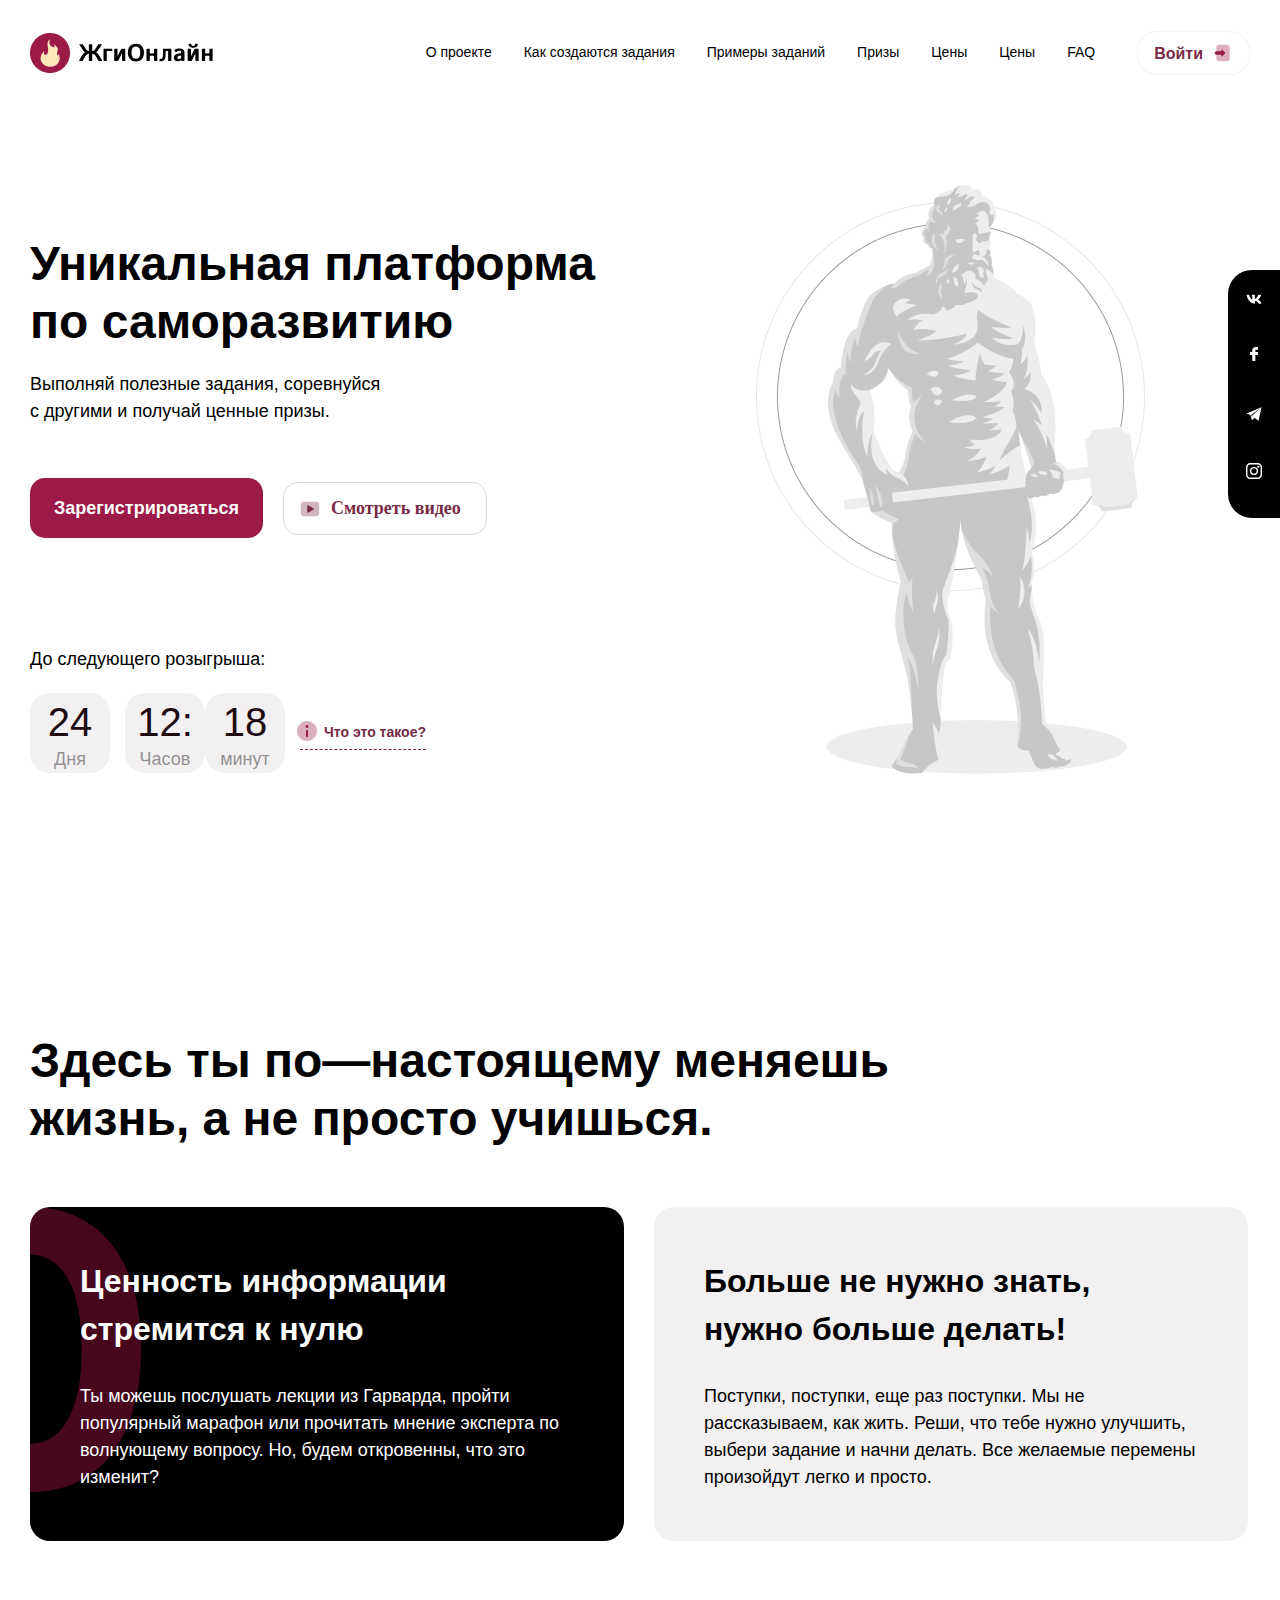
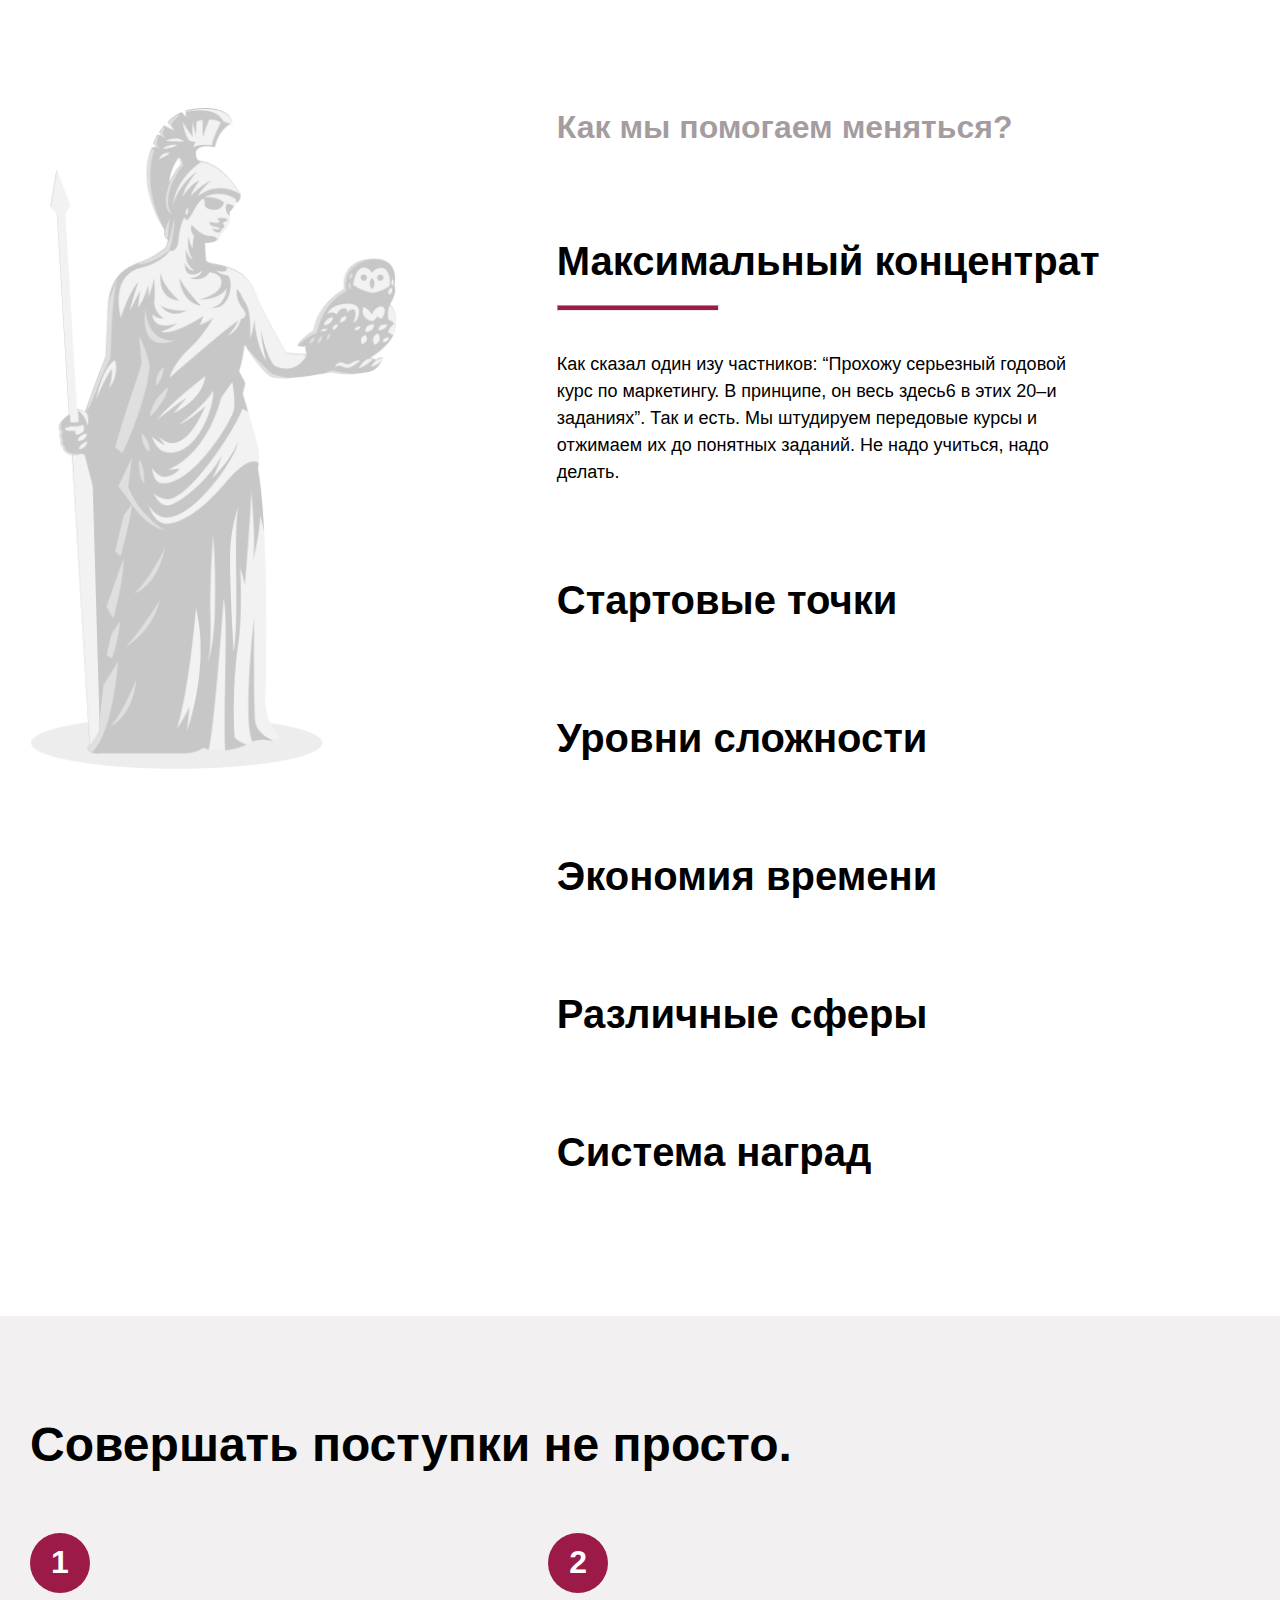
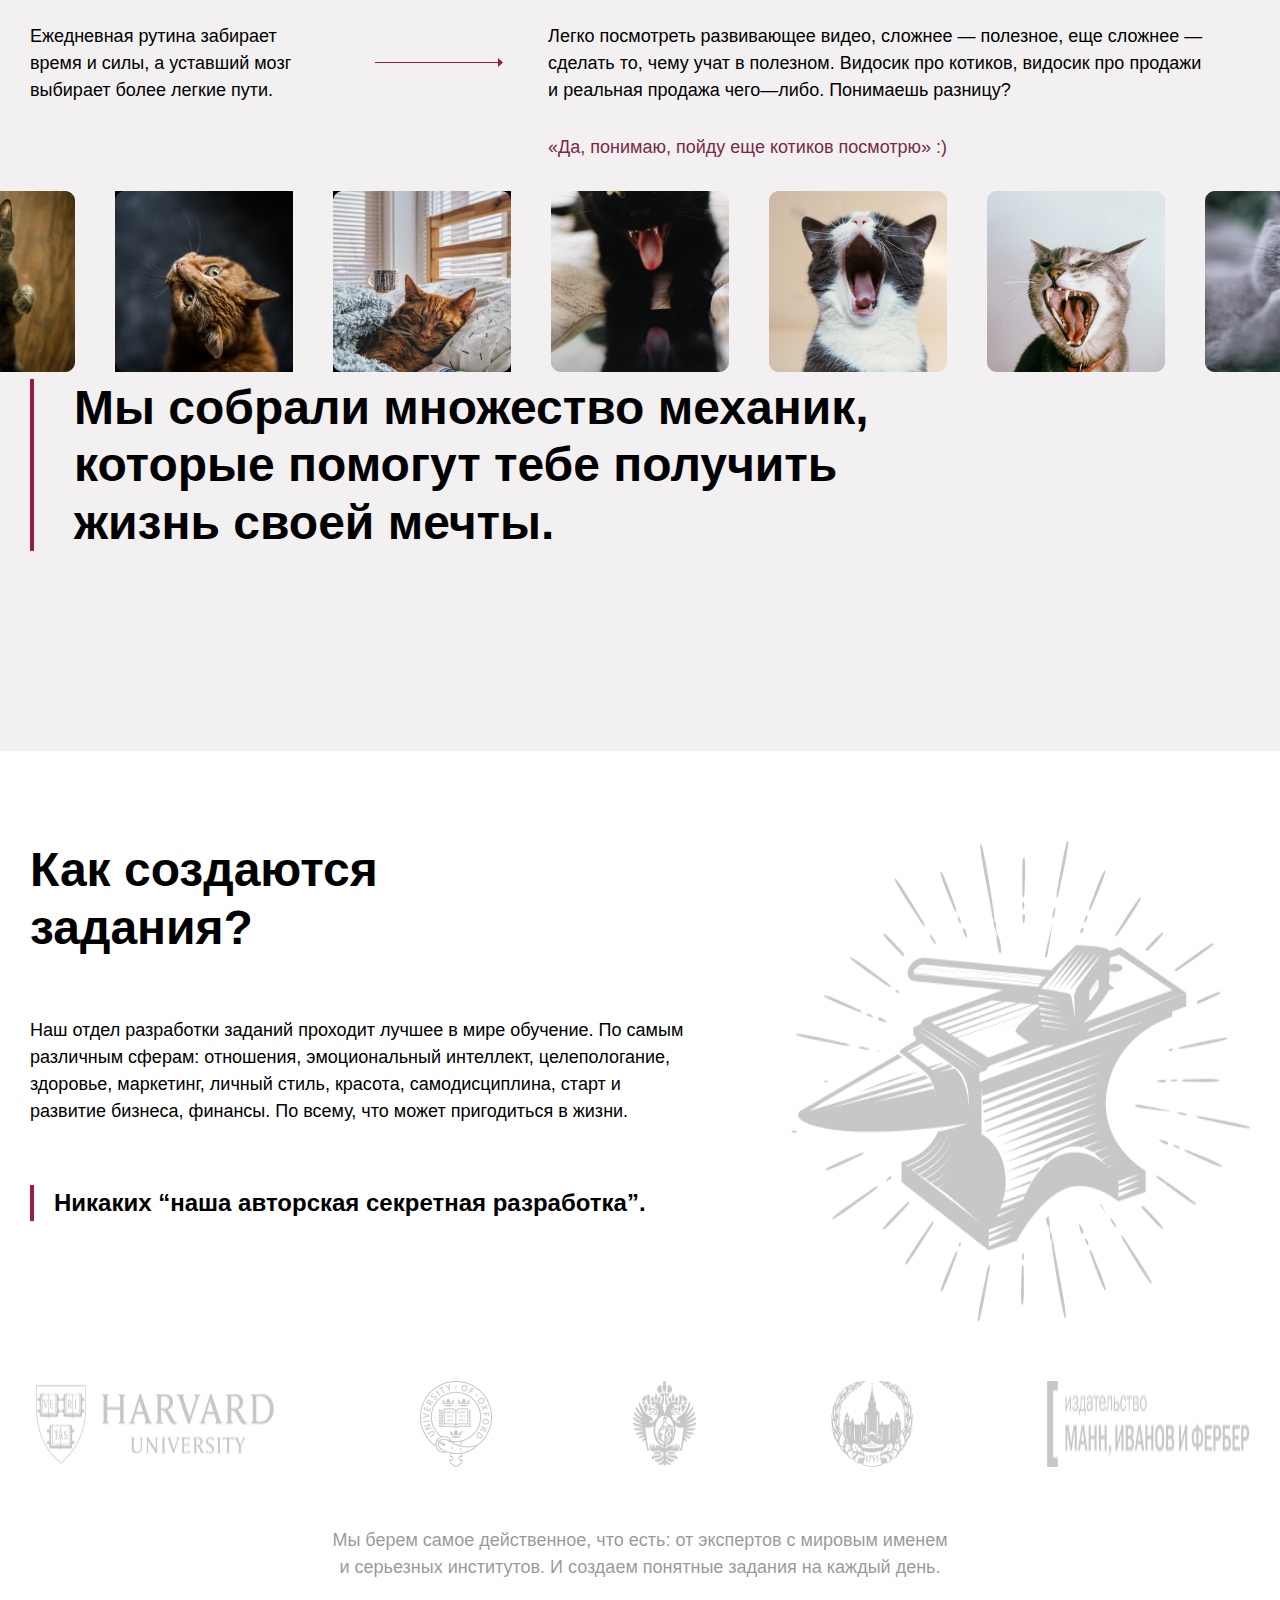
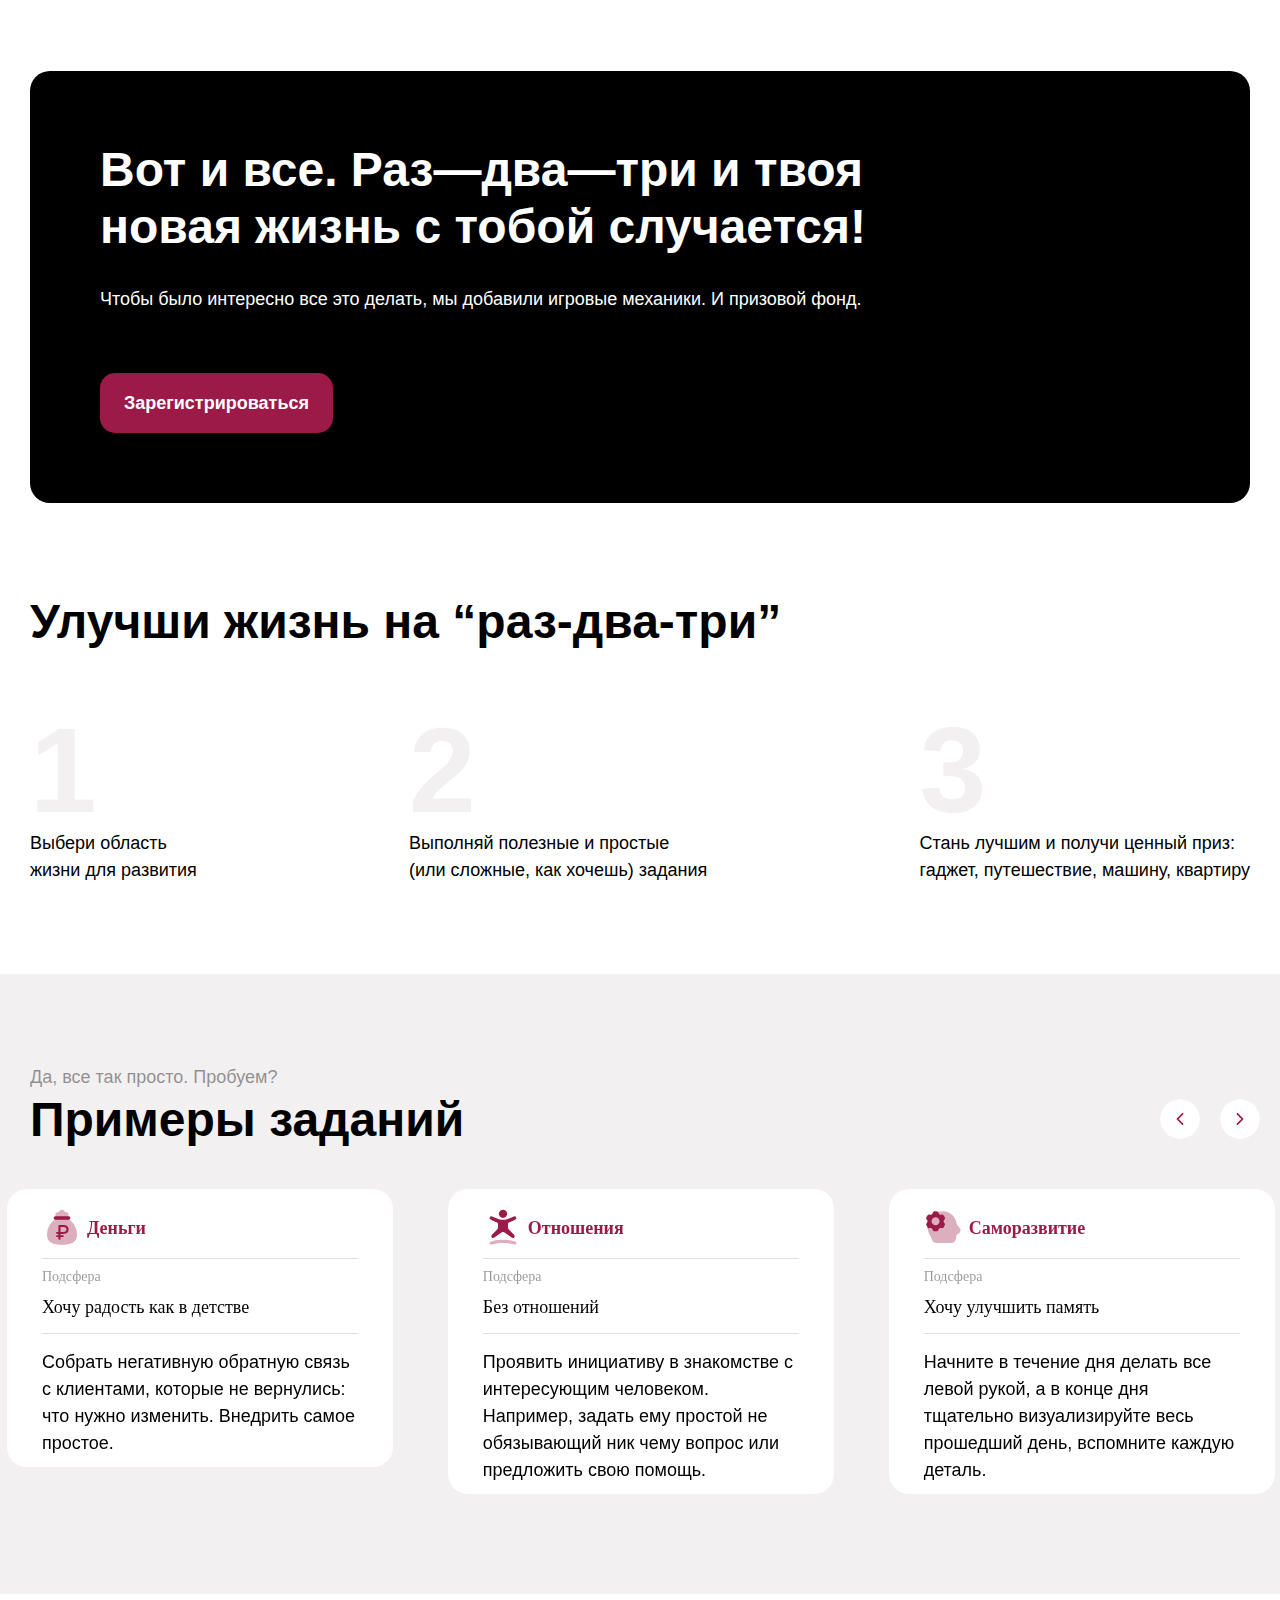
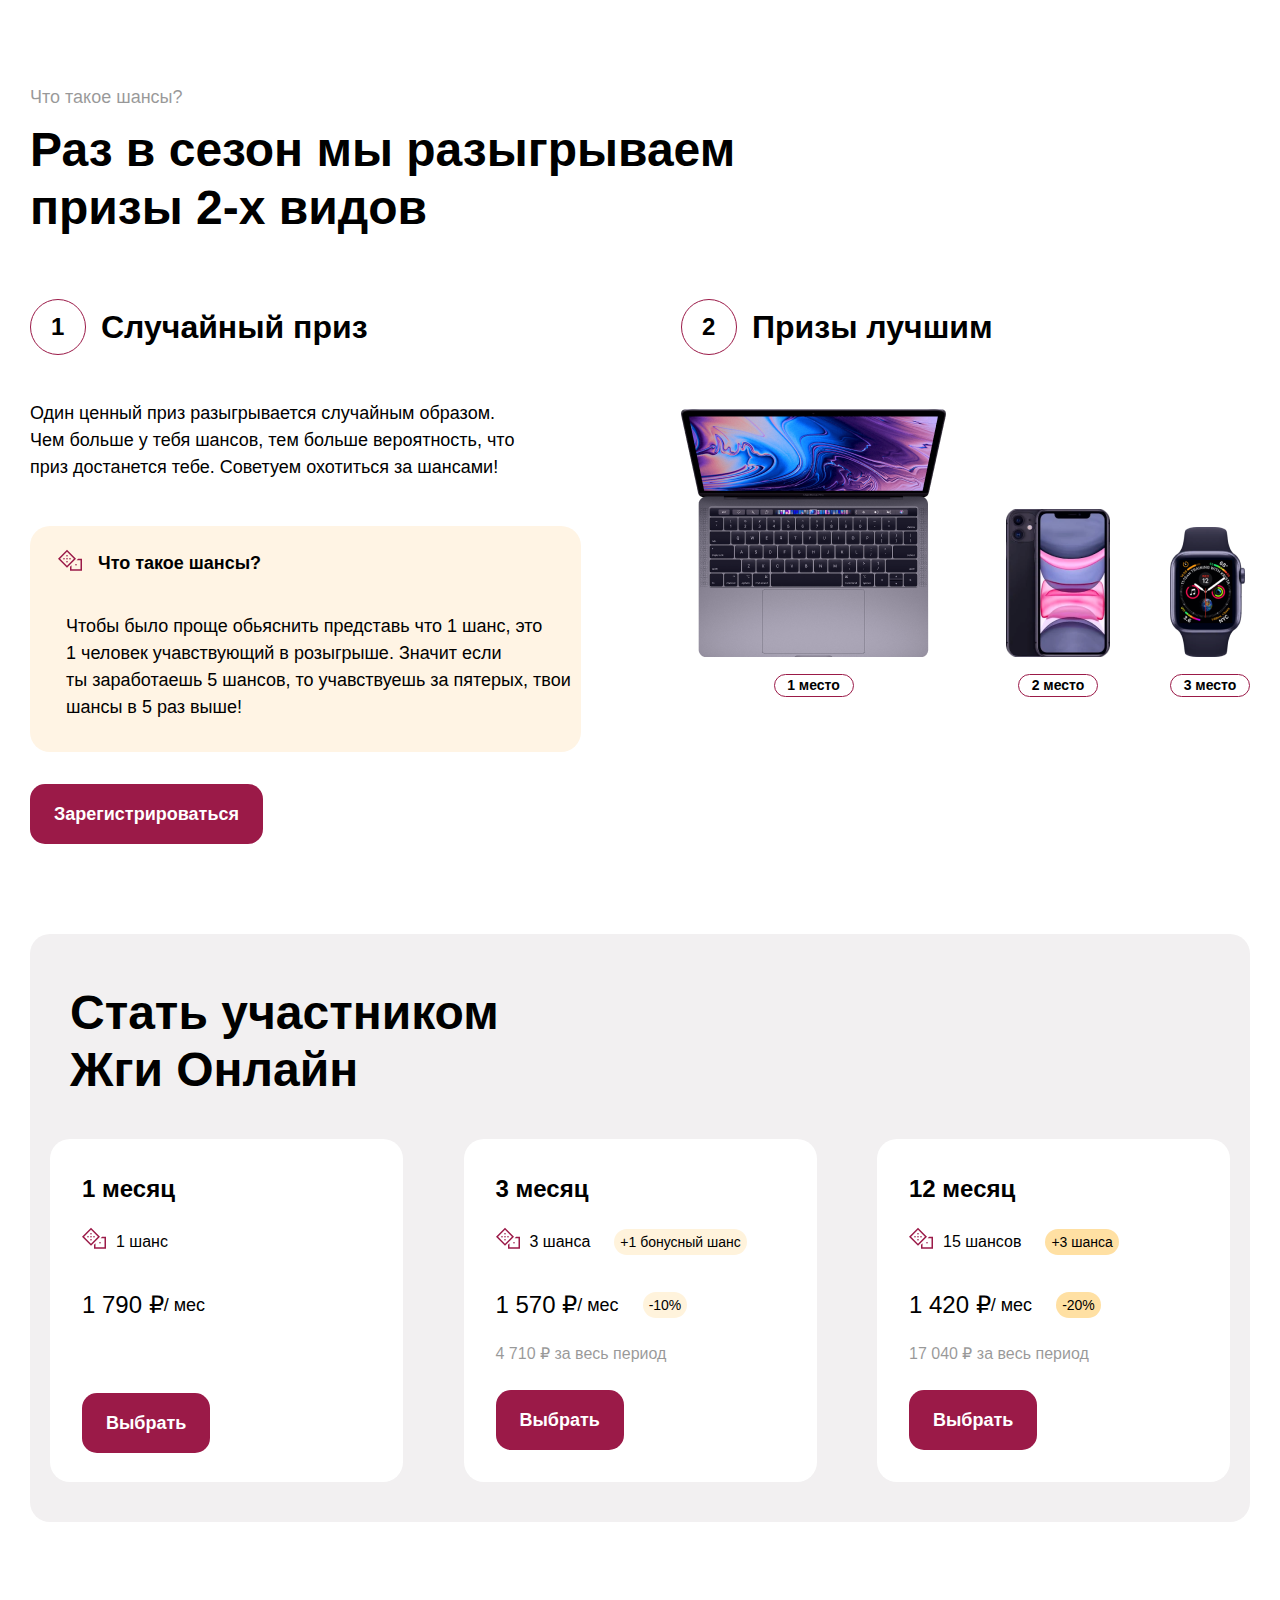
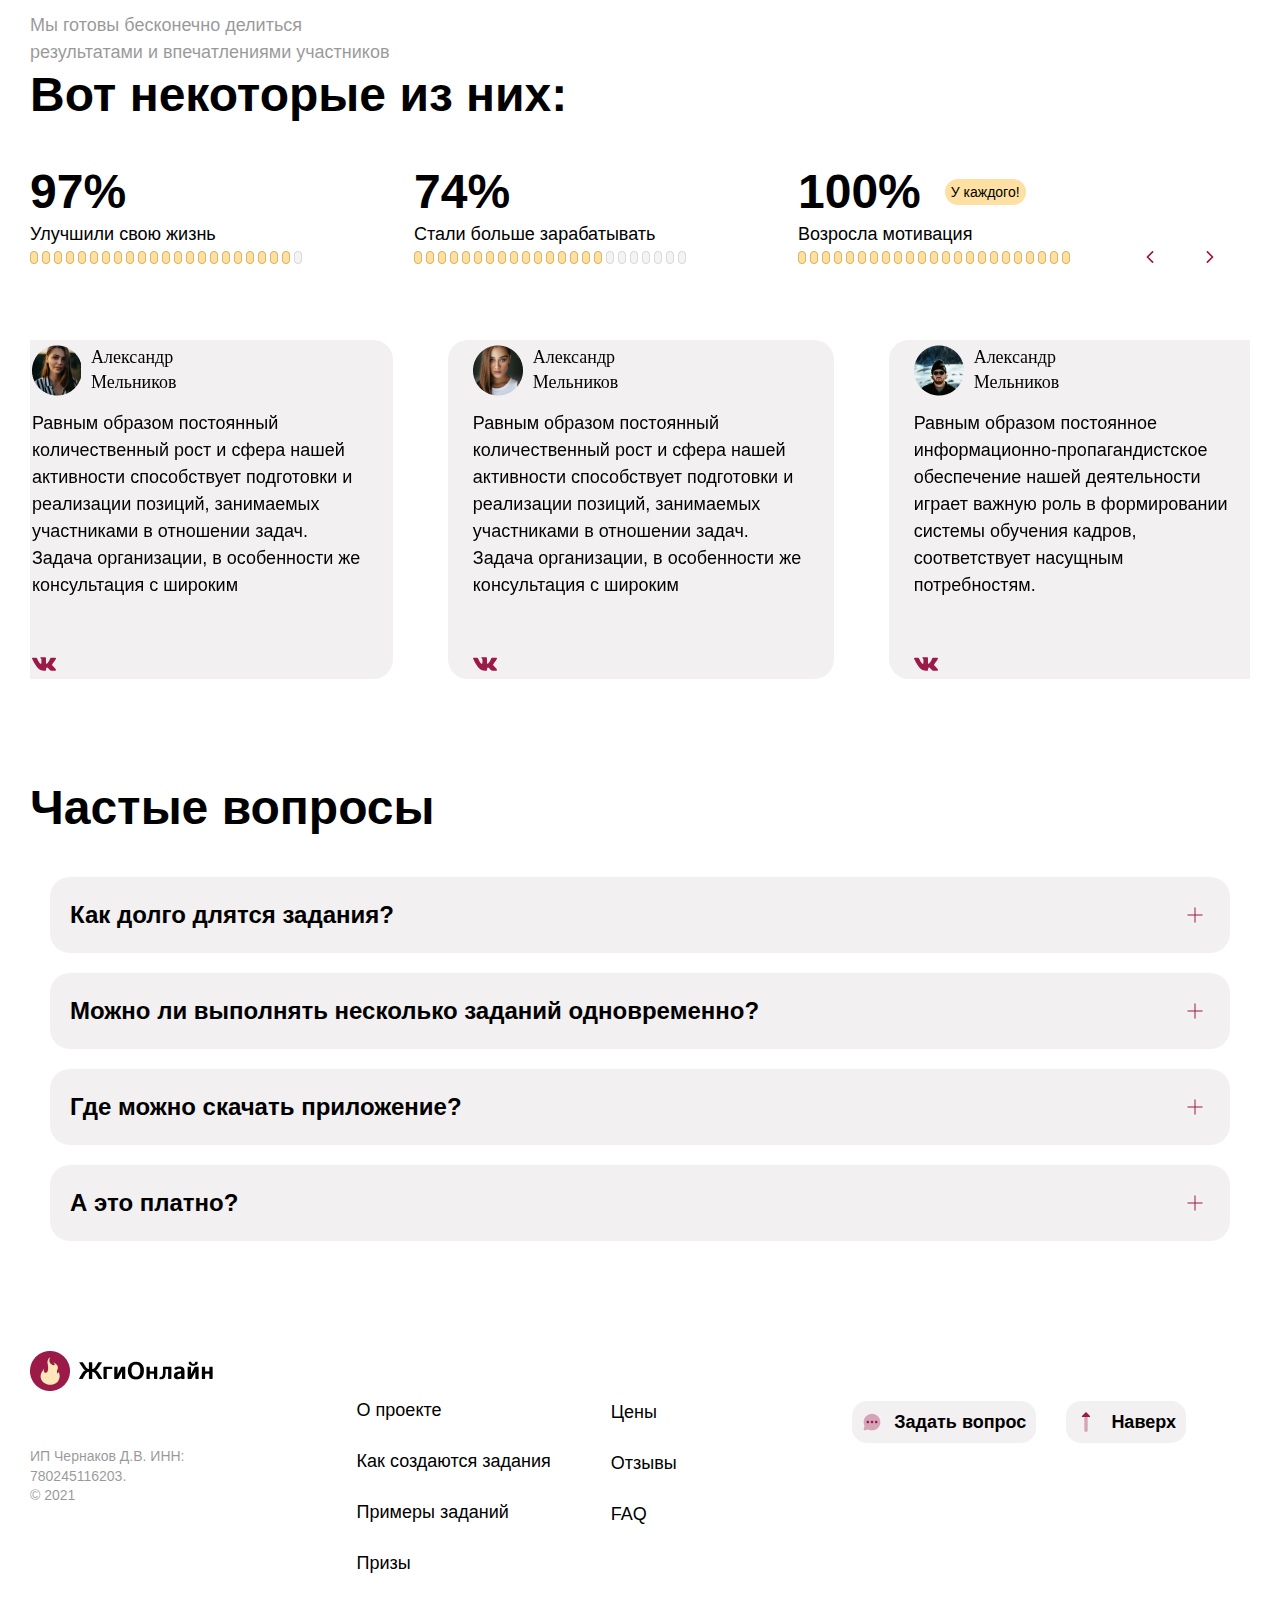
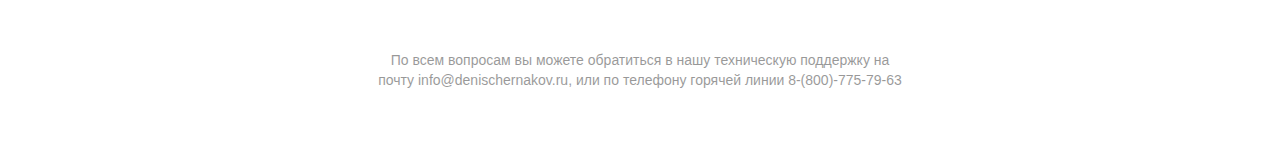
==== commit 0d4c75cc: "costel" ====
--- a/main.html
+++ b/main.html
@@ -9,6 +9,49 @@
     <title>ЖгиОнлайн</title>
 </head>
 <body>
+    <div class="modal-menu" id="modal-tablet">
+        <nav class="modal">
+            <div class="flex flex-item flex-justy">
+                <img src="assets/img/logo.png" alt="" class="logo">
+                <div class="icon-mobil flex flex-item">
+                <a href="#" class="color-bordo button-nav-link flex flex-item">Войти 
+                    <img src="assets/img/icons8-enter (1) 1.svg" alt="logup" class="icon-enter">
+                </a>
+                <a href="#" class="nav__clouse">X</a> 
+                </div>
+            </div>
+            <a href="#" class=" link-size modal__link">О проекте</a>
+            <a href="#" class=" link-size modal__link">Как создаются задания</a>
+            <a href="#" class=" link-size modal__link">Примеры заданий</a>
+            <a href="#" class=" link-size modal__link">Призы</a>
+            <a href="#" class=" link-size modal__link">Цены</a>
+            <a href="#" class=" link-size modal__link">FAQ</a>
+            <div class="modal-social-media ">
+                <ul class="flex">
+                    <li class="media-link ">
+                        <a href="#" >
+                        <img src="assets/img/vk-link.svg" alt="vk.com">
+                        </a>
+                    </li>
+                    <li class="media-link">
+                        <a href="#"  >
+                        <img src="assets/img/ic_facebook-link.svg" alt="vk.com">
+                        </a>
+                    </li>
+                    <li class="media-link">
+                        <a href="#">
+                        <img src="assets/img/telegram-link.svg" alt="vk.com"> 
+                        </a>
+                    </li>
+                    <li class="media-link">
+                        <a href="#" >
+                        <img src="assets/img/ic_instagram-link.svg" alt="vk.com">
+                        </a>
+                    </li>
+                </ul>
+            </div>
+        </nav>
+    </div>
     <header class="header-landing section-text">
         <div class="container container__landing">
             <div class="header-landing__up flex flex-item flex-justy">
@@ -25,6 +68,7 @@
                         <a href="#" class="color-bordo button-nav-link flex flex-item">Войти 
                             <img src="assets/img/icons8-enter (1) 1.svg" alt="logup" class="icon-enter">
                         </a>
+                        <a href="#modal-tablet" class="nav__mobil">&#9776</a>
                     </nav>
                 </div>
             </div>
@@ -110,6 +154,7 @@
             </li>
         </ul>
     </div>
+    
     <main class="main-landing">
         <div class="container container__landing">
             <section class="main-landing__here mt-90">
@@ -180,28 +225,28 @@
                 </div>    
                     <div class="slider">
                         <div class="slider__item">
-                          <img src="assets/img/slaider/cat1.png" alt="">
-                        </div>
-                        <div class="slider__item">
-                          <img src="assets/img/slaider/cat2.png" alt="">
-                        </div>
-                        <div class="slider__item">
-                          <img src="assets/img/slaider/cat3.png" alt="">
-                        </div>
-                        <div class="slider__item">
-                          <img src="assets/img/slaider/cat4.png" alt="">
-                        </div>
-                        <div class="slider__item">
-                          <img src="assets/img/slaider/cat5.png" alt="">
-                        </div>
-                        <div class="slider__item">
-                          <img src="assets/img/slaider/cat6.png" alt="">
-                        </div>
-                        <div class="slider__item">
-                          <img src="assets/img/slaider/cat7.png" alt="">
-                        </div>
-                        <div class="slider__item">
-                          <img src="assets/img/slaider/cat8.png" alt="">
+                          <img src="assets/img/slaider/cat1.png" alt="slider photo cat">
+                        </div>
+                        <div class="slider__item">
+                          <img src="assets/img/slaider/cat2.png" alt="slider photo cat">
+                        </div>
+                        <div class="slider__item">
+                          <img src="assets/img/slaider/cat3.png" alt="slider photo cat">
+                        </div>
+                        <div class="slider__item">
+                          <img src="assets/img/slaider/cat4.png" alt="slider photo cat">
+                        </div>
+                        <div class="slider__item">
+                          <img src="assets/img/slaider/cat5.png" alt="slider photo cat">
+                        </div>
+                        <div class="slider__item">
+                          <img src="assets/img/slaider/cat6.png" alt="slider photo cat">
+                        </div>
+                        <div class="slider__item">
+                          <img src="assets/img/slaider/cat7.png" alt="slider photo cat">
+                        </div>
+                        <div class="slider__item">
+                          <img src="assets/img/slaider/cat8.png" alt="slider photo cat">
                         </div>
                       </div>
                 <div class="container container__landing">      
@@ -210,7 +255,7 @@
             </section>
             <section class="main-landing__how">
                 <div class="container container__landing">
-                    <div class="flex">
+                    <div class="flex flex-how">
                         <div class="how-create__text">
                             <h2 class="section-title ">Как создаются <br> задания?</h2>
                             <div class="section-text ">
@@ -220,7 +265,7 @@
                                 <h3 class="text-title">Никаких “наша авторская секретная разработка”.</h3>
                             </div>
                         </div>
-                      <img src="assets/img/shutterstock_1156934635 1.png" alt="molot">
+                      <img src="assets/img/shutterstock_1156934635 1.png" alt="molot" class = "hammer">
                     </div>
                     <div class="img__universiti flex flex-justy">
                         <img src="assets/img/HarwardUniversity.png" alt="">
@@ -360,14 +405,14 @@
                     <h2 class="section-title big-text">Раз в&nbsp;сезон мы&nbsp;разыгрываем <br> призы 2-х видов</h2>
                     <div class="flex">
                         <div class="random-present ">
-                            <div class="number-present flex">
+                            <div class="number-present flex flex-mobil">
                                 <h2 class="random__present-number">1</h2>
                                 <h2 class="random__present ">Случайный приз</h2>
                             </div>
                             <div class="section-text present-text">Один ценный приз разыгрывается случайным образом. <br> Чем больше у&nbsp;тебя шансов, тем больше вероятность, что <br> приз достанется тебе. Советуем охотиться за&nbsp;шансами!</div>
                             <div class="what__is-present">
-                                <div class="flex what__is-container">
-                                    <span class="what__is-icon">
+                                <div class="flex what__is-container flex-mobil">
+                                    <span class="what__is-icon ">
                                         <svg width="24" height="24" viewBox="0 0 24 24" fill="none" xmlns="http://www.w3.org/2000/svg">
                                             <path d="M9 0.75L0 9.75L9 18.75L18 9.75L9 0.75ZM9 2.85059L15.8994 9.75L9 16.6494L2.10059 9.75L9 2.85059ZM9 6C8.80109 6 8.61032 6.07902 8.46967 6.21967C8.32902 6.36032 8.25 6.55109 8.25 6.75C8.25 6.94891 8.32902 7.13968 8.46967 7.28033C8.61032 7.42098 8.80109 7.5 9 7.5C9.19891 7.5 9.38968 7.42098 9.53033 7.28033C9.67098 7.13968 9.75 6.94891 9.75 6.75C9.75 6.55109 9.67098 6.36032 9.53033 6.21967C9.38968 6.07902 9.19891 6 9 6ZM6 9C5.80109 9 5.61032 9.07902 5.46967 9.21967C5.32902 9.36032 5.25 9.55109 5.25 9.75C5.25 9.94891 5.32902 10.1397 5.46967 10.2803C5.61032 10.421 5.80109 10.5 6 10.5C6.19891 10.5 6.38968 10.421 6.53033 10.2803C6.67098 10.1397 6.75 9.94891 6.75 9.75C6.75 9.55109 6.67098 9.36032 6.53033 9.21967C6.38968 9.07902 6.19891 9 6 9ZM9 9C8.80109 9 8.61032 9.07902 8.46967 9.21967C8.32902 9.36032 8.25 9.55109 8.25 9.75C8.25 9.94891 8.32902 10.1397 8.46967 10.2803C8.61032 10.421 8.80109 10.5 9 10.5C9.19891 10.5 9.38968 10.421 9.53033 10.2803C9.67098 10.1397 9.75 9.94891 9.75 9.75C9.75 9.55109 9.67098 9.36032 9.53033 9.21967C9.38968 9.07902 9.19891 9 9 9ZM12 9C11.8011 9 11.6103 9.07902 11.4697 9.21967C11.329 9.36032 11.25 9.55109 11.25 9.75C11.25 9.94891 11.329 10.1397 11.4697 10.2803C11.6103 10.421 11.8011 10.5 12 10.5C12.1989 10.5 12.3897 10.421 12.5303 10.2803C12.671 10.1397 12.75 9.94891 12.75 9.75C12.75 9.55109 12.671 9.36032 12.5303 9.21967C12.3897 9.07902 12.1989 9 12 9ZM20.1006 9.75L18.6006 11.25H22.5V20.25H13.5V16.3506L12 17.8506V21.75H24V9.75H20.1006ZM9 12C8.80109 12 8.61032 12.079 8.46967 12.2197C8.32902 12.3603 8.25 12.5511 8.25 12.75C8.25 12.9489 8.32902 13.1397 8.46967 13.2803C8.61032 13.421 8.80109 13.5 9 13.5C9.19891 13.5 9.38968 13.421 9.53033 13.2803C9.67098 13.1397 9.75 12.9489 9.75 12.75C9.75 12.5511 9.67098 12.3603 9.53033 12.2197C9.38968 12.079 9.19891 12 9 12ZM18 15C17.8011 15 17.6103 15.079 17.4697 15.2197C17.329 15.3603 17.25 15.5511 17.25 15.75C17.25 15.9489 17.329 16.1397 17.4697 16.2803C17.6103 16.421 17.8011 16.5 18 16.5C18.1989 16.5 18.3897 16.421 18.5303 16.2803C18.671 16.1397 18.75 15.9489 18.75 15.75C18.75 15.5511 18.671 15.3603 18.5303 15.2197C18.3897 15.079 18.1989 15 18 15Z" fill="#9B1A48"/>
                                         </svg>
@@ -377,14 +422,14 @@
                                 <div class=" section-text what__is__answer">Чтобы было проще обьяснить представь что 1&nbsp;шанс, это 1&nbsp;человек учавствующий в&nbsp;розыгрыше. Значит если ты&nbsp;заработаешь 5&nbsp;шансов, то&nbsp;учавствуешь за&nbsp;пятерых, твои шансы в&nbsp;5&nbsp;раз выше!</div>
                                 
                             </div>
-                            <button class="button button-sinup">Зарегистрироваться</button>
+                            
                         </div>
                         <div class="best__present">
-                            <div class="number-present flex">
+                            <div class="number-present flex flex-mobil ">
                                 <h2 class="random__present-number">2</h2>
                                 <h2 class="random__present">Призы лучшим</h2>
                             </div>
-                            <div class="flex flex-justy img-present flex-item">
+                            <div class="flex flex-justy img-present flex-item flex-mobil">
                                 <ul class="place-img">
                                     <li class="items-place"><img src="assets/img/Group 28 1.png" alt="macbook"></li>
                                     <li class="number-place">1 место</li>
@@ -402,6 +447,7 @@
                             </div>
                         </div>
                     </div>
+                    <button class="button button-sinup">Зарегистрироваться</button>
                 </div>
             </section>
             <section class="main-landing__join">
@@ -474,7 +520,7 @@
                             <li class="analysis-item"><img src="assets/img/Frame 9494.png" alt="like"></li>
                         </ul>
                         <ul class="analysis">
-                            <li class="analysis-item flex flex-item "><h2 class="section-title">100%</h2> <span class=" sale sale-plus"> У каждого!</span> </li>
+                            <li class="analysis-item flex flex-item  flex-mobil"><h2 class="section-title">100%</h2> <span class=" sale sale-plus"> У каждого!</span> </li>
                             <li class="analysis-item section-text">Возросла мотивация</li>
                             <li class="analysis-item"><img src="assets/img/Frame 9495.png" alt="like"></li>
                         </ul>
@@ -624,6 +670,7 @@
            <div class="footer-text text-align opacity">По всем вопросам вы можете обратиться в нашу техническую поддержку на <br> почту info@denischernakov.ru, или по телефону горячей линии 8-(800)-775-79-63</div>
         </div>
     </footer>
+    
     <script src="https://ajax.googleapis.com/ajax/libs/jquery/3.5.1/jquery.min.js"></script>
     <script src="js/slick.min.js"></script>
     <script src="js/script.js"></script>
--- a/assets/css/style.css
+++ b/assets/css/style.css
@@ -159,6 +159,10 @@
   display: block;
   margin: 0 auto;
   padding: 33px 0 75px;
+}
+
+.nav__mobil {
+  display: none;
 }
 
 .color-theme-logup {
@@ -2800,6 +2804,59 @@
   padding: 18px;
 }
 
+.modal-menu {
+  position: fixed;
+  height: 100%;
+  width: 100%;
+  background-color: rgba(0, 0, 0, 0.8);
+  display: -webkit-box;
+  display: -ms-flexbox;
+  display: flex;
+  -webkit-box-pack: center;
+      -ms-flex-pack: center;
+          justify-content: center;
+  z-index: 2;
+  opacity: 0;
+  visibility: hidden;
+}
+.modal-menu .modal__link {
+  display: block;
+  text-decoration: none;
+  font-family: "Inter", sans-serif;
+  font-style: normal;
+  font-weight: 500;
+  font-size: 24px;
+  line-height: 29px;
+  margin: 40px auto;
+  color: #000;
+}
+.modal-menu .modal {
+  position: relative;
+  background-color: #fff;
+  width: 100%;
+  height: 100%;
+  margin-bottom: 500px;
+}
+.modal-menu:target {
+  visibility: visible;
+  opacity: 1;
+}
+.modal-menu .nav__clouse {
+  margin: 20px;
+  color: #9B1A48;
+}
+.modal-menu .modal-social-media {
+  position: absolute;
+  bottom: 0;
+  margin: 0 36px;
+  height: 52px;
+  background: #000000;
+  border-radius: 24px 24px 0px 0px;
+}
+.modal-menu .modal-social-media .media-link {
+  padding: 20px 30px;
+}
+
 html {
   scroll-behavior: smooth;
   height: 100%;
@@ -2943,8 +3000,289 @@
   main .flex {
     display: block;
   }
+
+  .main-landing__how .flex {
+    display: -webkit-box;
+    display: -ms-flexbox;
+    display: flex;
+    -ms-flex-wrap: wrap;
+        flex-wrap: wrap;
+  }
+
+  .nav__mobil {
+    display: block;
+    color: #9B1A48;
+    margin-left: 35px;
+    width: 20px;
+    height: 20px;
+  }
+
+  .header-landing__main {
+    display: -webkit-box;
+    display: -ms-flexbox;
+    display: flex;
+    -webkit-box-orient: vertical;
+    -webkit-box-direction: reverse;
+        -ms-flex-direction: column-reverse;
+            flex-direction: column-reverse;
+  }
+
+  .strong-man {
+    display: block;
+    text-align: center;
+    margin: 0 auto;
+    -webkit-transform: translate(0px, 0px);
+            transform: translate(0px, 0px);
+  }
+
+  .main-landing__how-we {
+    margin-left: 0;
+  }
+
+  .arrow {
+    -webkit-transform: rotate(90deg);
+            transform: rotate(90deg);
+    margin: 60px 0;
+    padding: 60px 0;
+  }
+
+  .block:first-child {
+    margin-right: 0;
+  }
+
+  .block {
+    margin-bottom: 60px;
+  }
+
+  .main-landing__how .flex-how {
+    display: -webkit-box;
+    display: -ms-flexbox;
+    display: flex;
+    -webkit-box-orient: vertical;
+    -webkit-box-direction: reverse;
+        -ms-flex-direction: column-reverse;
+            flex-direction: column-reverse;
+  }
+  .main-landing__how .hammer {
+    margin: 100px auto 60px;
+    width: 463px;
+    height: 402px;
+  }
+  .main-landing__how .flex-justy {
+    display: -webkit-box;
+    display: -ms-flexbox;
+    display: flex;
+    -webkit-box-align: center;
+        -ms-flex-align: center;
+            align-items: center;
+    -webkit-box-pack: none;
+        -ms-flex-pack: none;
+            justify-content: none;
+  }
+  .main-landing__how .img__universiti img {
+    margin: 10px 65px;
+  }
+
+  .main-landing__present .button {
+    margin: 80px 0 100px;
+  }
+
+  .random-present .flex-mobil {
+    display: -webkit-box;
+    display: -ms-flexbox;
+    display: flex;
+    -webkit-box-align: center;
+        -ms-flex-align: center;
+            align-items: center;
+  }
+
+  .best__present {
+    margin-left: 0;
+  }
+  .best__present .flex-mobil {
+    display: -webkit-box;
+    display: -ms-flexbox;
+    display: flex;
+    -webkit-box-align: center;
+        -ms-flex-align: center;
+            align-items: center;
+  }
+
+  .place-img:not(:last-child) {
+    margin-right: 0;
+  }
+
+  .analysis .flex-mobil {
+    display: -webkit-box;
+    display: -ms-flexbox;
+    display: flex;
+    -webkit-box-align: center;
+        -ms-flex-align: center;
+            align-items: center;
+  }
+
+  .price-list {
+    width: 94%;
+    height: 343px;
+    margin: 10px 20px;
+  }
+
+  .modal-social-media {
+    display: none;
+  }
+}
+@media (max-width: 990px) {
+  .header-landing__main {
+    margin-top: 65px;
+  }
+
+  .footer-landing .flex {
+    display: -webkit-box;
+    display: -ms-flexbox;
+    display: flex;
+    -ms-flex-wrap: wrap;
+        flex-wrap: wrap;
+  }
+  .footer-landing .flex-justy {
+    -webkit-box-pack: center;
+        -ms-flex-pack: center;
+            justify-content: center;
+  }
+  .footer-landing .button {
+    margin: 0 auto;
+    -webkit-transform: translate(0);
+            transform: translate(0);
+  }
+  .footer-landing .button-footer {
+    margin-left: 10px;
+  }
+}
+@media (max-width: 550px) {
+  .header-landing .button, .footer-landing .button {
+    margin: 20px 0;
+  }
+
+  .mt-90 {
+    margin-top: 60px;
+  }
+
+  .container__landing {
+    padding: 0 10px;
+  }
+
+  .button-nav-link {
+    display: none;
+  }
+
+  .header-social-media {
+    display: none;
+  }
+
+  .header__button {
+    display: block;
+  }
+
+  .list-title {
+    padding-top: 60px;
+  }
+
+  .nav-footer-two {
+    -webkit-transform: translate(0);
+            transform: translate(0);
+  }
+
+  .main-landing__example .section-title {
+    font-size: 34px;
+  }
+
+  .footer__nav__landing {
+    margin-top: 20px;
+  }
+}
+@media (max-width: 500px) {
+  .strong-man {
+    width: 219.44px;
+    height: 332px;
+  }
+
+  .section-title {
+    font-size: 32px;
+  }
+  .section-smal-title {
+    font-size: 32px;
+  }
+
+  .main-landing__how .hammer {
+    margin: 60px auto;
+    width: 285px;
+    height: 248px;
+  }
+
+  .new__live-padding {
+    padding: 70px 10px 0;
+  }
+
+  .main-landing__present .button {
+    display: block;
+    margin: 80px auto 100px;
+  }
+
+  .number-place {
+    margin: 10px auto;
+  }
+
+  .best__present .img-present {
+    display: block;
+  }
+
+  .place-img .items-place img {
+    display: block;
+    margin: 10px auto;
+  }
+
+  .price-list {
+    margin: 10px auto;
+  }
+
+  .how-create__text {
+    margin-right: 0;
+  }
+
+  .img__universiti {
+    margin: 0;
+  }
+
+  .main-landing__how .img__universiti img {
+    display: block;
+    margin: 10px auto;
+  }
+
+  .left__border {
+    margin-bottom: 0;
+  }
+
+  .footer-landing .flex {
+    display: block;
+  }
+}
+@media (max-width: 450px) {
+  .modal-menu {
+    margin: 0 auto;
+  }
+
+  .modal-social-media {
+    display: block;
+  }
 }
 @media (max-width: 350px) {
+  .modal-menu .modal-social-media {
+    margin: 0 6px;
+  }
+
+  .container__landing {
+    padding: 0 10px;
+  }
+
   .color-theme-logup {
     background: #6B203B;
   }
@@ -3006,10 +3344,6 @@
 /* Ограничивающая оболочка */
 .slick-list {
   overflow: hidden;
-}
-
-.slider {
-  margin: 60px 0;
 }
 
 /* Лента слайдов */
@@ -3044,7 +3378,6 @@
 .slider {
   min-width: 0;
   position: relative;
-  padding: 0px 60px;
 }
 
 .slider .slick-arrow {
@@ -3083,7 +3416,6 @@
 .sliderbig {
   min-width: 0;
   position: relative;
-  padding: 0px 60px;
   min-height: 295px;
   background-color: #F2F0F1;
   -webkit-box-pack: center;
@@ -3138,12 +3470,13 @@
   grid-template-rows: 60px 90px auto;
   max-width: 386px;
   height: auto;
-  border-radius: calc(12px + (20 - 12) * ((100vw - 320px) / (1440 - 320)));
+  border-radius: 20px;
   padding-left: 35px;
   padding-right: 35px;
   background-color: white;
   padding-top: 10px;
   padding-bottom: 10px;
+  margin-left: calc(12px + (30 - 12) * ((100vw - 320px) / (1440 - 320)));
   margin-right: calc(12px + (30 - 12) * ((100vw - 320px) / (1440 - 320)));
 }
 
@@ -3228,12 +3561,28 @@
   line-height: 150%;
 }
 
+@media (max-width: 400px) {
+  .card-slide {
+    width: 320px;
+  }
+
+  .sliderbig .slick-arrow.slick-arrow.slick-prev {
+    top: 0px;
+  }
+
+  .sliderbig .slick-arrow.slick-arrow.slick-next {
+    top: 0px;
+  }
+}
+@media (max-width: 330px) {
+  .card-slide {
+    width: 295px;
+  }
+}
 /*----------------------------Третий слайдер---------------------*/
 .slider_comments {
   min-width: 0;
   position: relative;
-  padding: 0px 60px;
-  min-height: 295px;
   background-color: white;
   -webkit-box-pack: center;
       -ms-flex-pack: center;
@@ -3279,6 +3628,7 @@
 }
 
 .block-comment {
+  height: auto;
   display: -webkit-box;
   display: -ms-flexbox;
   display: flex;
@@ -3292,14 +3642,16 @@
 }
 
 .comment-slide {
+  min-height: 339px;
+  width: 386px;
   position: relative;
   display: -ms-grid;
   display: grid;
   -ms-grid-columns: 100%;
   grid-template-columns: 100%;
-  -ms-grid-rows: 60px auto 30px;
-  grid-template-rows: 60px auto 30px;
-  border-radius: calc(12px + (20 - 12) * ((100vw - 320px) / (1440 - 320)));
+  -ms-grid-rows: 60px auto 20px;
+  grid-template-rows: 60px auto 20px;
+  border-radius: 20px;
   padding-left: 25px;
   padding-right: 25px;
   background: #F2F0F1;
@@ -3359,4 +3711,15 @@
   line-height: 150%;
   -webkit-box-sizing: border-box;
           box-sizing: border-box;
+}
+
+@media (max-width: 400px) {
+  .comment-slide {
+    width: 320px;
+  }
+}
+@media (max-width: 330px) {
+  .comment-slide {
+    width: 295px;
+  }
 }